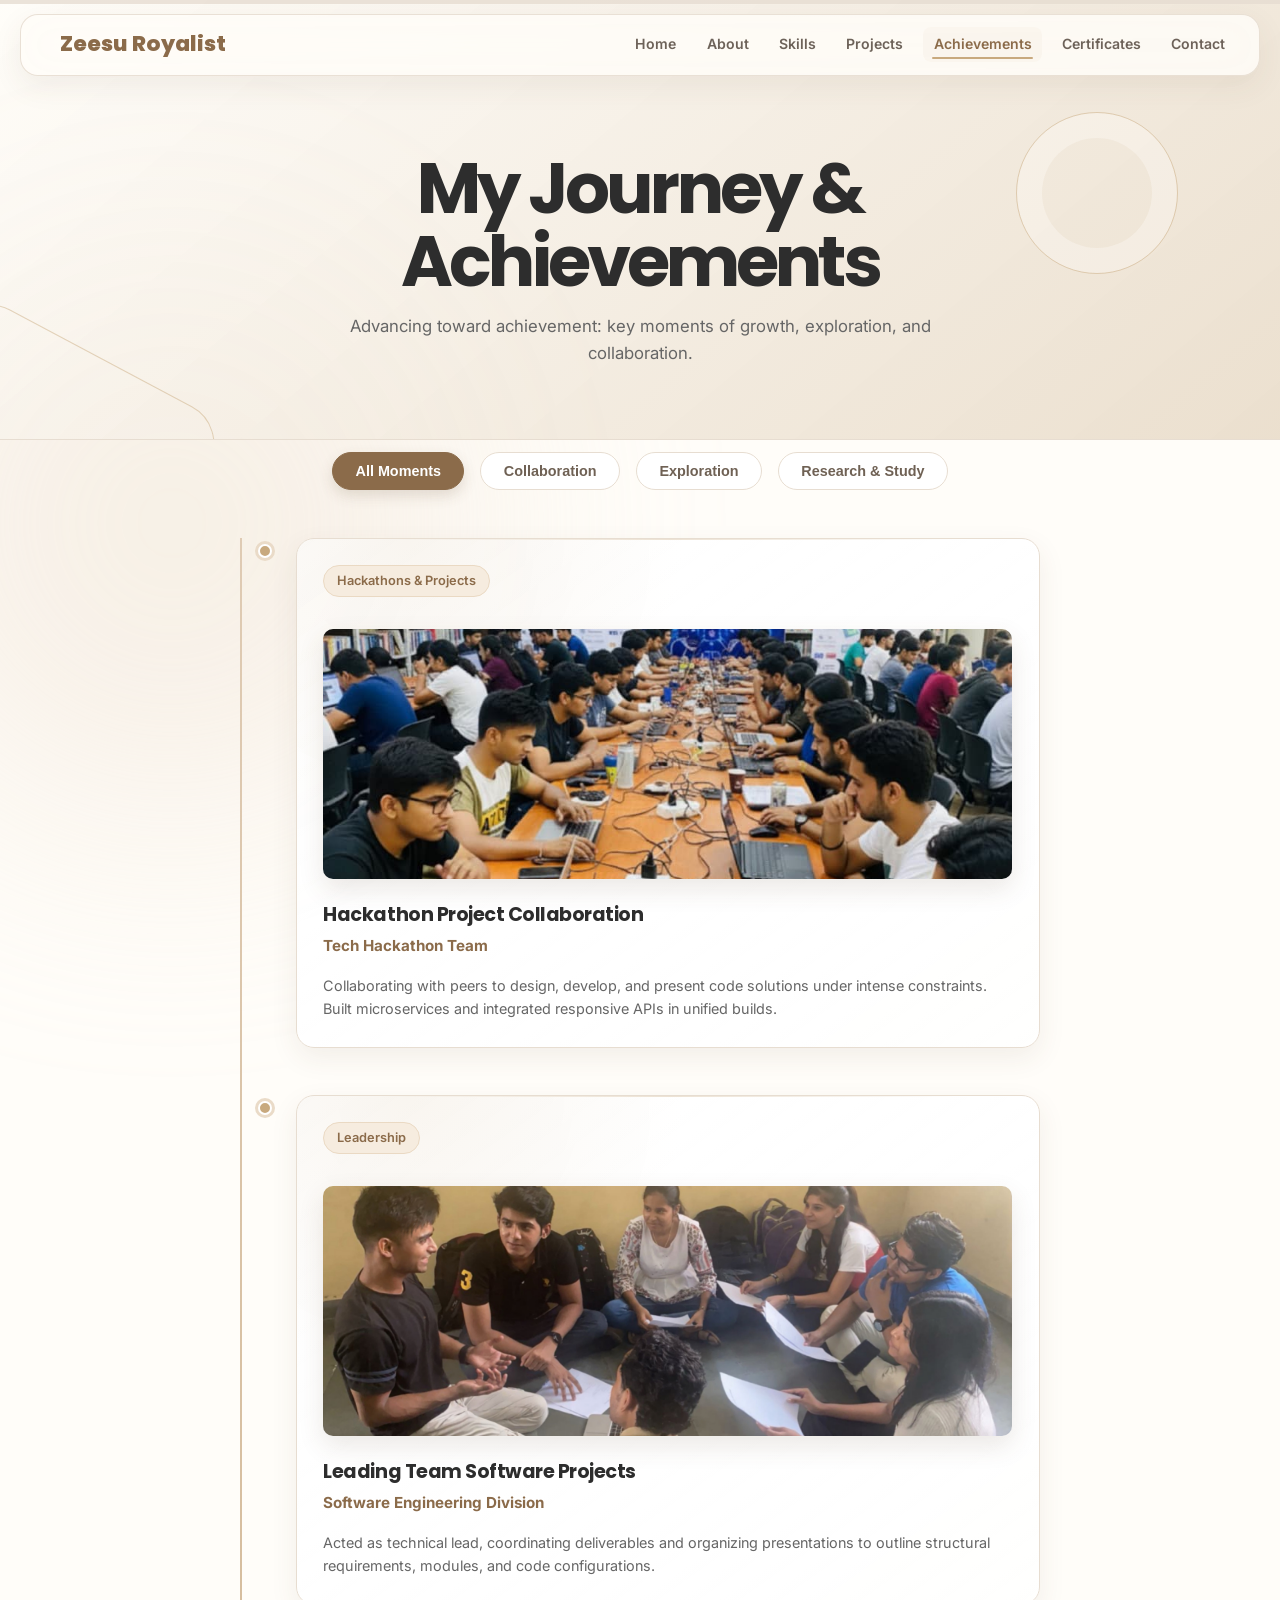
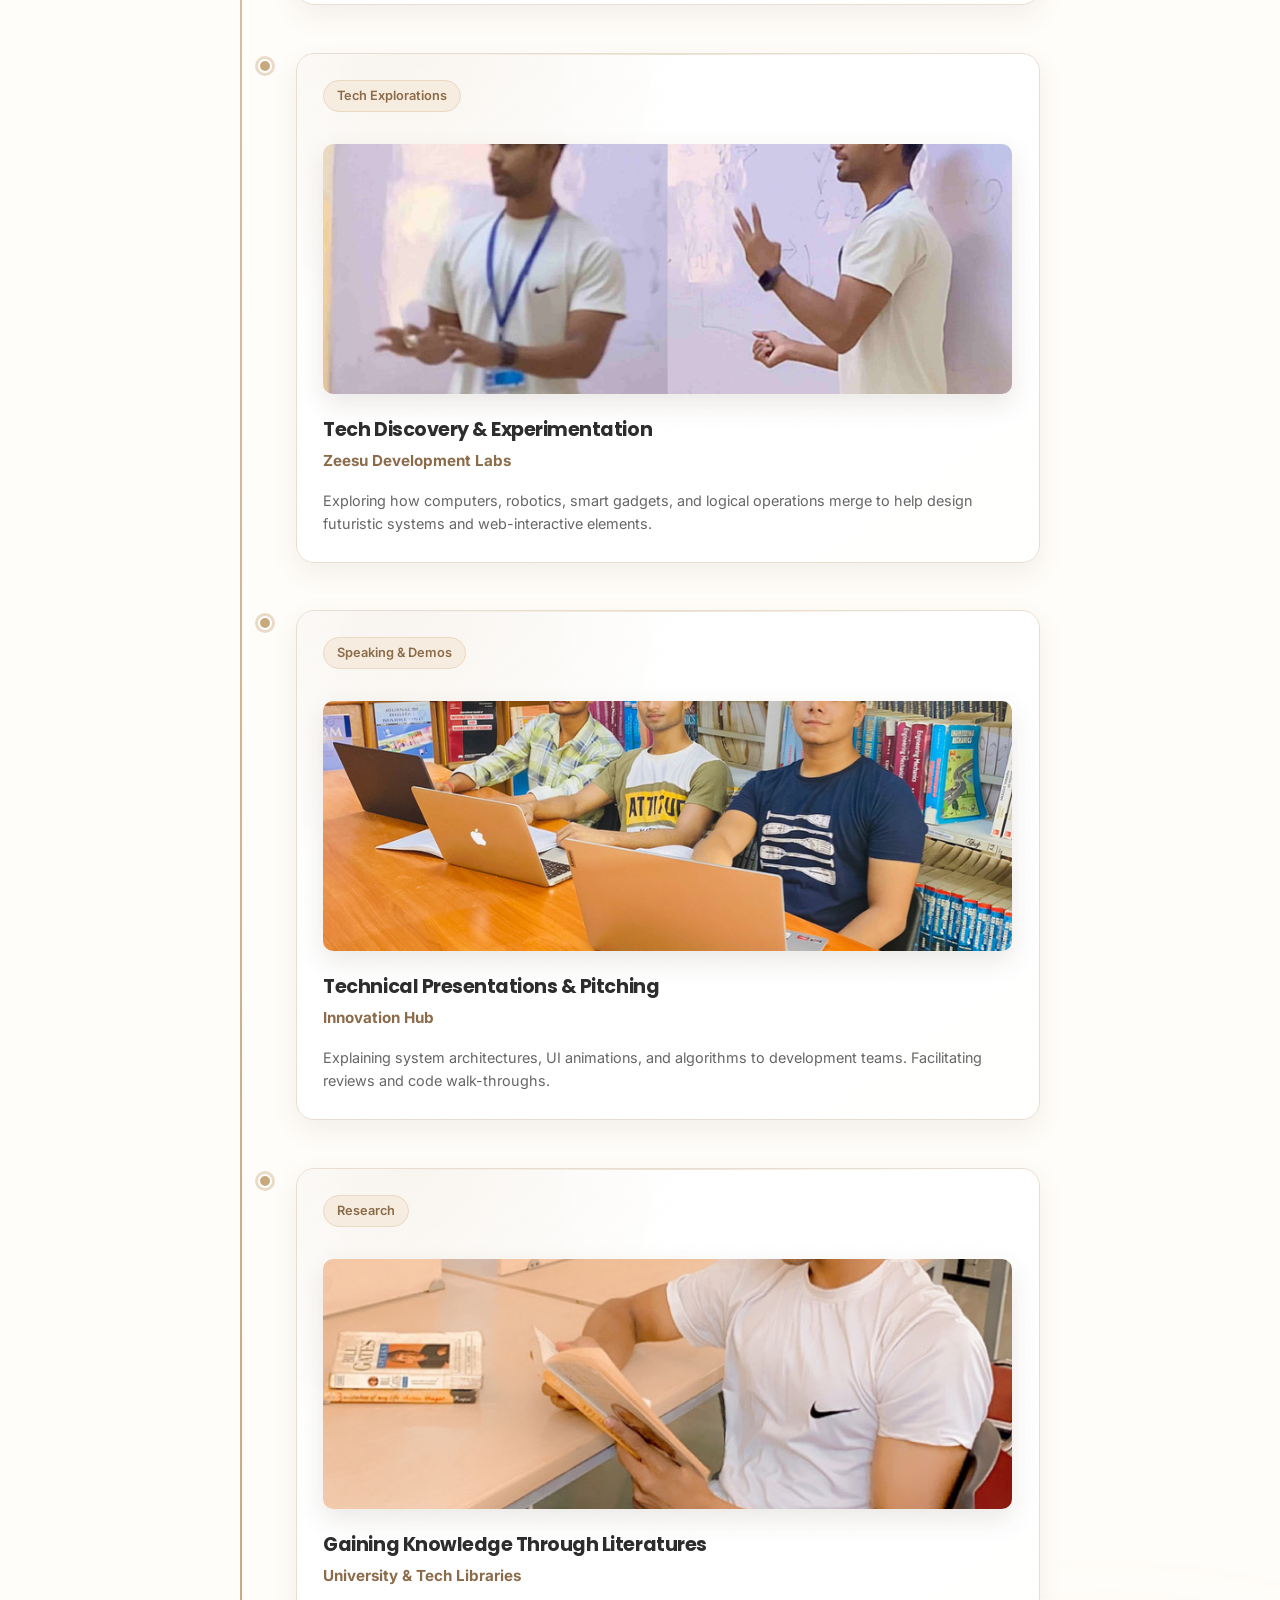
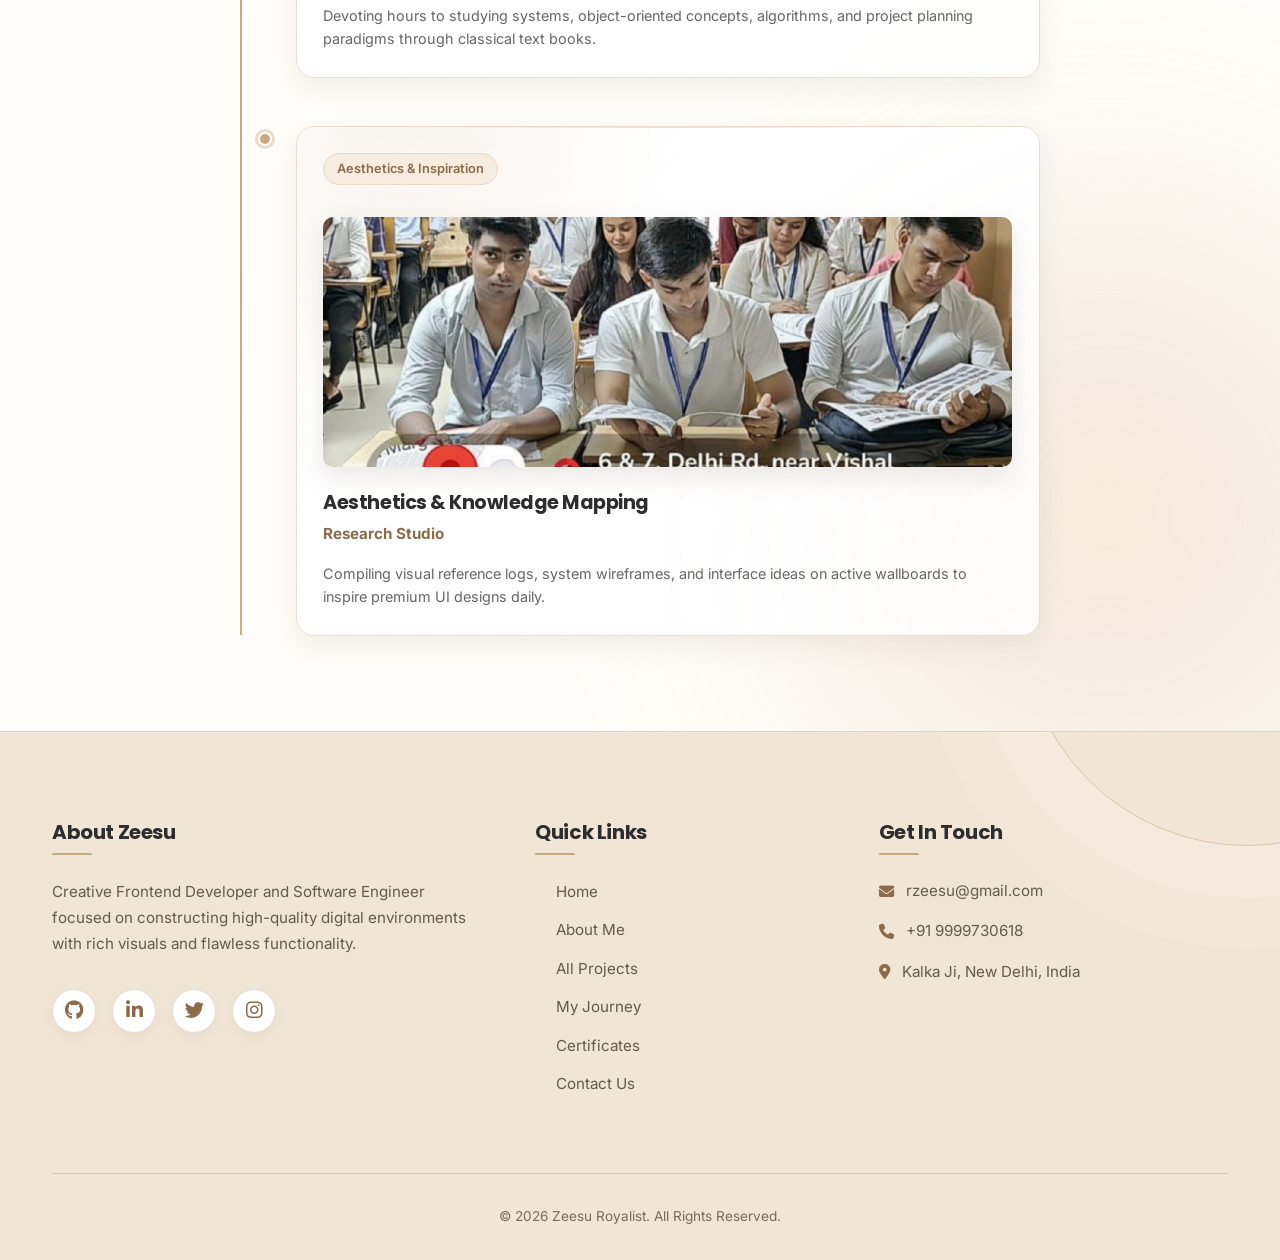
==== achievements.html @ feb9864f "Redesign website" ====
<!DOCTYPE html>
<html lang="en">
<head>
    <meta charset="UTF-8">
    <meta name="viewport" content="width=device-width, initial-scale=1.0">
    <title>Journey & Achievements - Zeesu Royalist</title>
    <meta name="description" content="Trace Zeesu Royalist's professional path, milestones, collaborations, hackathons, and achievements.">
    
    <!-- CSS and Fonts -->
    <link rel="stylesheet" href="https://cdnjs.cloudflare.com/ajax/libs/font-awesome/6.5.0/css/all.min.css">
    <link rel="stylesheet" href="styles.css">
</head>
<body>

    <!-- Header Section -->
    <nav class="navbar scrolled">
        <div class="container">
            <a href="index.html" class="navbar-brand">
                <span>Zeesu Royalist</span>
            </a>
            <ul class="nav-links">
                <li><a href="index.html">Home</a></li>
                <li><a href="index.html#about">About</a></li>
                <li><a href="index.html#skills">Skills</a></li>
                <li><a href="projects.html">Projects</a></li>
                <li><a href="achievements.html" class="active">Achievements</a></li>
                <li><a href="certificates.html">Certificates</a></li>
                <li><a href="contact.html">Contact</a></li>
            </ul>
            <div class="burger-menu">
                <div></div>
                <div></div>
                <div></div>
            </div>
        </div>
    </nav>

    <!-- Page Header -->
    <header class="page-header">
        <div class="container">
            <h1>My Journey & Achievements</h1>
            <p>Advancing toward achievement: key moments of growth, exploration, and collaboration.</p>
        </div>
    </header>

    <!-- Timeline Filters and Timeline -->
    <section class="container" style="padding-bottom: 6rem; margin-top: 1%;">
        <!-- Filters -->
        <div class="filter-bar">
            <button class="filter-btn active" data-filter="all">All Moments</button>
            <button class="filter-btn" data-filter="collaboration">Collaboration</button>
            <button class="filter-btn" data-filter="exploration">Exploration</button>
            <button class="filter-btn" data-filter="research">Research & Study</button>
        </div>

        <!-- Custom Centered Timeline Wrapper -->
        <div class="timeline" style="max-width: 800px; margin: 0 auto; border-left: 2px solid var(--border-glass);">
            
            <!-- Moment 1: Hackathon -->
            <div class="timeline-item reveal" data-category="collaboration">
                <div class="timeline-card glass-card tilt">
                    <span class="timeline-date">Hackathons & Projects</span>
                    <div style="display: flex; gap: 1.5rem; margin-top: 1rem; flex-wrap: wrap;">
                        <img src="images/BB.jpeg" alt="Hackathon Project" style="width: 100%; max-height: 250px; object-fit: cover; border-radius: var(--radius-sm);">
                        <div>
                            <h4>Hackathon Project Collaboration</h4>
                            <p class="timeline-org">Tech Hackathon Team</p>
                            <p class="timeline-desc">Collaborating with peers to design, develop, and present code solutions under intense constraints. Built microservices and integrated responsive APIs in unified builds.</p>
                        </div>
                    </div>
                </div>
            </div>

            <!-- Moment 2: Leading Team -->
            <div class="timeline-item reveal delay-1" data-category="collaboration">
                <div class="timeline-card glass-card tilt">
                    <span class="timeline-date">Leadership</span>
                    <div style="display: flex; gap: 1.5rem; margin-top: 1rem; flex-wrap: wrap;">
                        <img src="images/1.jpeg" alt="Leading Team" style="width: 100%; max-height: 250px; object-fit: cover; border-radius: var(--radius-sm);">
                        <div>
                            <h4>Leading Team Software Projects</h4>
                            <p class="timeline-org">Software Engineering Division</p>
                            <p class="timeline-desc">Acted as technical lead, coordinating deliverables and organizing presentations to outline structural requirements, modules, and code configurations.</p>
                        </div>
                    </div>
                </div>
            </div>

            <!-- Moment 3: Tech Discovery -->
            <div class="timeline-item reveal" data-category="exploration">
                <div class="timeline-card glass-card tilt">
                    <span class="timeline-date">Tech Explorations</span>
                    <div style="display: flex; gap: 1.5rem; margin-top: 1rem; flex-wrap: wrap;">
                        <img src="images/AA.jpeg" alt="Tech Discovery" style="width: 100%; max-height: 250px; object-fit: cover; border-radius: var(--radius-sm);">
                        <div>
                            <h4>Tech Discovery & Experimentation</h4>
                            <p class="timeline-org">Zeesu Development Labs</p>
                            <p class="timeline-desc">Exploring how computers, robotics, smart gadgets, and logical operations merge to help design futuristic systems and web-interactive elements.</p>
                        </div>
                    </div>
                </div>
            </div>

            <!-- Moment 4: Team Presentation -->
            <div class="timeline-item reveal delay-1" data-category="collaboration">
                <div class="timeline-card glass-card tilt">
                    <span class="timeline-date">Speaking & Demos</span>
                    <div style="display: flex; gap: 1.5rem; margin-top: 1rem; flex-wrap: wrap;">
                        <img src="images/3.jpeg" alt="Team presentation" style="width: 100%; max-height: 250px; object-fit: cover; border-radius: var(--radius-sm);">
                        <div>
                            <h4>Technical Presentations & Pitching</h4>
                            <p class="timeline-org">Innovation Hub</p>
                            <p class="timeline-desc">Explaining system architectures, UI animations, and algorithms to development teams. Facilitating reviews and code walk-throughs.</p>
                        </div>
                    </div>
                </div>
            </div>

            <!-- Moment 5: Gaining Knowledge Books -->
            <div class="timeline-item reveal" data-category="research">
                <div class="timeline-card glass-card tilt">
                    <span class="timeline-date">Research</span>
                    <div style="display: flex; gap: 1.5rem; margin-top: 1rem; flex-wrap: wrap;">
                        <img src="images/2.jpeg" alt="Knowledge library" style="width: 100%; max-height: 250px; object-fit: cover; border-radius: var(--radius-sm);">
                        <div>
                            <h4>Gaining Knowledge Through Literatures</h4>
                            <p class="timeline-org">University & Tech Libraries</p>
                            <p class="timeline-desc">Devoting hours to studying systems, object-oriented concepts, algorithms, and project planning paradigms through classical text books.</p>
                        </div>
                    </div>
                </div>
            </div>

            <!-- Moment 6: Inspiration Wall -->
            <div class="timeline-item reveal delay-1" data-category="research">
                <div class="timeline-card glass-card tilt">
                    <span class="timeline-date">Aesthetics & Inspiration</span>
                    <div style="display: flex; gap: 1.5rem; margin-top: 1rem; flex-wrap: wrap;">
                        <img src="images/4.jpeg" alt="Inspiration wall" style="width: 100%; max-height: 250px; object-fit: cover; border-radius: var(--radius-sm);">
                        <div>
                            <h4>Aesthetics & Knowledge Mapping</h4>
                            <p class="timeline-org">Research Studio</p>
                            <p class="timeline-desc">Compiling visual reference logs, system wireframes, and interface ideas on active wallboards to inspire premium UI designs daily.</p>
                        </div>
                    </div>
                </div>
            </div>

        </div>
    </section>

    <!-- Footer -->
    <footer>
        <div class="container">
            <div class="footer-grid">
                <div class="footer-col footer-about">
                    <h3>About Zeesu</h3>
                    <p>Creative Frontend Developer and Software Engineer focused on constructing high-quality digital environments with rich visuals and flawless functionality.</p>
                    <div class="social-dock">
                        <a href="https://github.com/zeesu-royalist" title="GitHub"><i class="fab fa-github"></i></a>
                        <a href="https://www.linkedin.com/in/mohammad-jishan-4361972ba/" title="LinkedIn"><i class="fab fa-linkedin-in"></i></a>
                        <a href="https://x.com/zeesu_royalist" title="Twitter"><i class="fab fa-twitter"></i></a>
                        <a href="https://www.instagram.com/zeesu_royalist/" title="Instagram"><i class="fab fa-instagram"></i></a>
                    </div>
                </div>
                <div class="footer-col">
                    <h3>Quick Links</h3>
                    <ul class="footer-links">
                        <li><a href="index.html">Home</a></li>
                        <li><a href="index.html#about">About Me</a></li>
                        <li><a href="projects.html">All Projects</a></li>
                        <li><a href="achievements.html">My Journey</a></li>
                        <li><a href="certificates.html">Certificates</a></li>
                        <li><a href="contact.html">Contact Us</a></li>
                    </ul>
                </div>
                <div class="footer-col">
                    <h3>Get In Touch</h3>
                    <ul class="footer-contact-list">
                        <li><i class="fas fa-envelope"></i> <span>rzeesu@gmail.com</span></li>
                        <li><i class="fas fa-phone"></i> <span>+91 9999730618</span></li>
                        <li><i class="fas fa-map-marker-alt"></i> <span>Kalka Ji, New Delhi, India</span></li>
                    </ul>
                </div>
            </div>
            <div class="footer-bottom">
                <p>&copy; 2026 Zeesu Royalist. All Rights Reserved.</p>
            </div>
        </div>
    </footer>

    <!-- Scripts -->
    <script src="js/main.js"></script>
    <script>
        document.addEventListener('DOMContentLoaded', () => {
            const filterBtns = document.querySelectorAll('.filter-btn');
            const timelineItems = document.querySelectorAll('.timeline-item');

            filterBtns.forEach(btn => {
                btn.addEventListener('click', () => {
                    filterBtns.forEach(b => b.classList.remove('active'));
                    btn.classList.add('active');

                    const filterValue = btn.getAttribute('data-filter');

                    timelineItems.forEach(item => {
                        const itemCategory = item.getAttribute('data-category');
                        
                        if (filterValue === 'all' || itemCategory === filterValue) {
                            item.style.display = 'block';
                            // Trigger slight transition delay recalculations
                            setTimeout(() => item.classList.add('revealed'), 50);
                        } else {
                            item.style.display = 'none';
                        }
                    });
                });
            });
        });
    </script>
</body>
</html>
---- styles.css ----
/* ==========================================================================
   Zeesu Royalist Portfolio - Modern Glassmorphic Dark-Slate Theme Stylesheet
   ========================================================================== */

/* --- Import Premium Google Fonts --- */
@import url('https://fonts.googleapis.com/css2?family=Inter:wght@400;500;600;700&family=Poppins:wght@500;600;700;800&display=swap');

/* --- CSS Custom Variables (Design System) --- */
:root {
    /* Color Palette */
    --bg-dark: #07070f;
    --bg-darker: #040409;
    --bg-card: rgba(255, 255, 255, 0.03);
    --bg-card-hover: rgba(255, 255, 255, 0.07);
    --border-glass: rgba(255, 255, 255, 0.08);
    --border-glass-focus: rgba(99, 102, 241, 0.4);

    /* Primary Accents & Gradients */
    --accent-indigo: #6366f1;
    --accent-purple: #a855f7;
    --accent-pink: #ec4899;
    --accent-teal: #06b6d4;

    --gradient-primary: linear-gradient(135deg, var(--accent-indigo) 0%, var(--accent-purple) 50%, var(--accent-pink) 100%);
    --gradient-glow: linear-gradient(135deg, rgba(99, 102, 241, 0.15) 0%, rgba(236, 72, 153, 0.15) 100%);
    --gradient-teal-blue: linear-gradient(135deg, var(--accent-teal) 0%, var(--accent-indigo) 100%);

    /* Text Colors */
    --text-white: #ffffff;
    --text-silver: #f1f5f9;
    --text-gray: #94a3b8;
    --text-dark: #475569;

    /* Typography */
    --font-heading: 'Outfit', sans-serif;
    --font-body: 'Plus Jakarta Sans', sans-serif;

    /* System Globals */
    --radius-sm: 8px;
    --radius-md: 16px;
    --radius-lg: 24px;
    --radius-full: 9999px;
    --shadow-glass: 0 8px 32px 0 rgba(0, 0, 0, 0.37);
    --shadow-glow: 0 0 25px rgba(99, 102, 241, 0.3);
    --transition-smooth: all 0.4s cubic-bezier(0.16, 1, 0.3, 1);
    --transition-fast: all 0.2s ease;
}

/* --- Global Resets & Elements --- */
* {
    margin: 0;
    padding: 0;
    box-sizing: border-box;
}

html {
    scroll-behavior: smooth;
    font-size: 16px;
}

body {
    background-color: var(--bg-dark);
    color: var(--text-silver);
    font-family: var(--font-body);
    line-height: 1.6;
    overflow-x: hidden;
    position: relative;
}

/* Background Radial Blobs for ambient glowing */
body::before,
body::after {
    content: '';
    position: absolute;
    width: 600px;
    height: 600px;
    border-radius: 50%;
    filter: blur(140px);
    z-index: -2;
    opacity: 0.15;
    pointer-events: none;
}

body::before {
    top: 5%;
    left: -10%;
    background: var(--accent-indigo);
    animation: blobFloat 20s infinite alternate;
}

body::after {
    bottom: 10%;
    right: -10%;
    background: var(--accent-pink);
    animation: blobFloat 25s infinite alternate-reverse;
}

@keyframes blobFloat {
    0% {
        transform: translate(0, 0) scale(1);
    }

    100% {
        transform: translate(80px, 50px) scale(1.15);
    }
}

/* --- Typography --- */
h1,
h2,
h3,
h4,
h5,
h6 {
    font-family: var(--font-heading);
    font-weight: 700;
    color: var(--text-white);
    line-height: 1.25;
}

h1 {
    font-size: 3.5rem;
}

h2 {
    font-size: 2.5rem;
}

h3 {
    font-size: 1.75rem;
}

p {
    color: var(--text-gray);
}

a {
    color: inherit;
    text-decoration: none;
    transition: var(--transition-fast);
}

img {
    max-width: 100%;
    height: auto;
    display: block;
}

/* --- Global Containers --- */
.container {
    max-width: 1200px;
    margin: 0 auto;
    padding: 0 2rem;
}

.section-header {
    text-align: center;
    margin-bottom: 4rem;
    position: relative;
}

.section-header h2 {
    display: inline-block;
    background: linear-gradient(135deg, var(--text-white) 30%, var(--text-gray) 100%);
    -webkit-background-clip: text;
    background-clip: text;
    -webkit-text-fill-color: transparent;
    margin-bottom: 1rem;
    position: relative;
}

.section-header p {
    font-size: 1.1rem;
    max-width: 600px;
    margin: 0 auto;
}

/* --- Glassmorphism Card Style Utility --- */
.glass-card {
    background: var(--bg-card);
    border: 1px solid var(--border-glass);
    border-radius: var(--radius-md);
    backdrop-filter: blur(12px);
    -webkit-backdrop-filter: blur(12px);
    box-shadow: var(--shadow-glass);
    transition: var(--transition-smooth);
}

.glass-card:hover {
    background: var(--bg-card-hover);
    border-color: rgba(255, 255, 255, 0.15);
    box-shadow: 0 12px 40px 0 rgba(0, 0, 0, 0.5);
}

/* --- Scroll Progress Bar --- */
.scroll-progress-container {
    position: fixed;
    top: 0;
    left: 0;
    width: 100%;
    height: 4px;
    z-index: 1001;
    background: rgba(255, 255, 255, 0.05);
}

.scroll-progress-bar {
    height: 100%;
    width: 0;
    background: var(--gradient-primary);
    box-shadow: 0 0 8px var(--accent-indigo);
    transition: width 0.1s ease-out;
}

/* --- Custom Sticky Navigation Bar --- */
.navbar {
    position: fixed;
    top: 0;
    left: 0;
    width: 100%;
    z-index: 1000;
    padding: 1.5rem 0;
    transition: var(--transition-smooth);
}

.navbar.scrolled {
    padding: 0.8rem 0;
    background: rgba(7, 7, 15, 0.75);
    backdrop-filter: blur(20px);
    -webkit-backdrop-filter: blur(20px);
    border-bottom: 1px solid var(--border-glass);
}

.navbar .container {
    display: flex;
    justify-content: space-between;
    align-items: center;
}

.navbar-brand {
    font-family: var(--font-heading);
    font-weight: 800;
    font-size: 1.5rem;
    background: var(--gradient-primary);
    -webkit-background-clip: text;
    background-clip: text;
    -webkit-text-fill-color: transparent;
    display: flex;
    align-items: center;
    gap: 0.5rem;
}

.navbar-brand img {
    height: 35px;
    width: auto;
    filter: drop-shadow(0 0 4px var(--accent-indigo));
}

.nav-links {
    display: flex;
    gap: 2.2rem;
    list-style: none;
    align-items: center;
}

.nav-links a {
    font-size: 0.95rem;
    font-weight: 500;
    color: var(--text-gray);
    position: relative;
    padding: 0.5rem 0;
}

.nav-links a:hover,
.nav-links a.active {
    color: var(--text-white);
}

.nav-links a::after {
    content: '';
    position: absolute;
    bottom: 0;
    left: 0;
    width: 0;
    height: 2px;
    background: var(--gradient-primary);
    transition: var(--transition-smooth);
    border-radius: var(--radius-full);
}

.nav-links a:hover::after,
.nav-links a.active::after {
    width: 100%;
}

/* Burger Menu */
.burger-menu {
    display: none;
    cursor: pointer;
    flex-direction: column;
    gap: 6px;
    z-index: 1002;
}

.burger-menu div {
    width: 25px;
    height: 2px;
    background-color: var(--text-white);
    transition: var(--transition-smooth);
}

/* --- Hero Section --- */
.hero {
    min-height: 100vh;
    display: flex;
    align-items: center;
    padding-top: 100px;
    position: relative;
    overflow: hidden;
}

.hero-grid {
    display: grid;
    grid-template-columns: 1.2fr 0.8fr;
    gap: 4rem;
    align-items: center;
}

.hero-content {
    display: flex;
    flex-direction: column;
    align-items: flex-start;
}

.hero-subtitle {
    font-family: var(--font-heading);
    font-weight: 600;
    font-size: 1.1rem;
    color: var(--accent-indigo);
    text-transform: uppercase;
    letter-spacing: 2px;
    margin-bottom: 1rem;
}

.hero-title {
    font-size: 4rem;
    margin-bottom: 1.5rem;
    background: linear-gradient(135deg, var(--text-white) 40%, var(--accent-indigo) 100%);
    -webkit-background-clip: text;
    background-clip: text;
    -webkit-text-fill-color: transparent;
}

.hero-typing {
    font-size: 1.8rem;
    margin-bottom: 2rem;
    font-weight: 500;
    min-height: 2.7rem;
    color: var(--text-silver);
}

.typed-text {
    background: var(--gradient-primary);
    -webkit-background-clip: text;
    background-clip: text;
    -webkit-text-fill-color: transparent;
    font-weight: 700;
}

.typed-cursor {
    color: var(--accent-pink);
    animation: blink 0.8s infinite;
}

@keyframes blink {

    0%,
    100% {
        opacity: 1;
    }

    50% {
        opacity: 0;
    }
}

.hero-description {
    font-size: 1.1rem;
    line-height: 1.8;
    margin-bottom: 2.5rem;
    color: var(--text-gray);
    max-width: 580px;
}

.hero-cta {
    display: flex;
    gap: 1.5rem;
    margin-bottom: 3rem;
}

/* Premium Profile Photo Frame */
.hero-image-container {
    display: flex;
    justify-content: center;
    align-items: center;
    position: relative;
}

.profile-frame {
    position: relative;
    width: 320px;
    height: 320px;
    /* border-radius: 30% 70% 70% 30% / 30% 30% 70% 70%; */
    background: var(--bg-card);
    border: 2px solid var(--border-glass);
    overflow: hidden;
    box-shadow: var(--shadow-glass);
    animation: morphFrame 12s ease-in-out infinite alternate;
    transition: var(--transition-smooth);
}

.profile-frame img {
    width: 100%;
    height: 100%;
    object-fit: cover;
    scale: 1.05;
    transition: var(--transition-smooth);
}

.profile-frame:hover img {
    scale: 1.12;
}

/* Glowing Border behind Profile */
.profile-glow {
    position: absolute;
    width: 330px;
    height: 330px;
    /* border-radius: 30% 70% 70% 30% / 30% 30% 70% 70%; */
    background: var(--gradient-primary);
    filter: blur(12px);
    z-index: -1;
    opacity: 0.6;
    animation: morphFrame 12s ease-in-out infinite alternate;
}

@keyframes morphFrame {
    0% {
        border-radius: 30% 70% 70% 30% / 30% 30% 70% 70%;
    }

    50% {
        border-radius: 50% 50% 30% 70% / 50% 60% 40% 60%;
    }

    100% {
        border-radius: 60% 40% 60% 40% / 40% 50% 50% 60%;
    }
}

/* Floating Scroll Indicator */
.scroll-indicator {
    position: absolute;
    bottom: 2rem;
    left: 50%;
    transform: translateX(-50%);
    display: flex;
    flex-direction: column;
    align-items: center;
    gap: 0.5rem;
    font-size: 0.8rem;
    color: var(--text-gray);
}

.scroll-indicator .mouse {
    width: 24px;
    height: 40px;
    border: 2px solid var(--border-glass);
    border-radius: var(--radius-full);
    position: relative;
}

.scroll-indicator .wheel {
    width: 4px;
    height: 8px;
    background-color: var(--accent-indigo);
    border-radius: var(--radius-full);
    position: absolute;
    top: 6px;
    left: 50%;
    transform: translateX(-50%);
    animation: mouseScroll 1.5s infinite;
}

@keyframes mouseScroll {
    0% {
        top: 6px;
        opacity: 1;
    }

    100% {
        top: 22px;
        opacity: 0;
    }
}

/* --- Premium Buttons System --- */
.btn {
    display: inline-flex;
    align-items: center;
    justify-content: center;
    gap: 0.6rem;
    padding: 0.85rem 2rem;
    font-size: 0.95rem;
    font-weight: 600;
    border-radius: var(--radius-full);
    cursor: pointer;
    transition: var(--transition-smooth);
    border: none;
    box-sizing: border-box;
}

.btn-primary {
    background: var(--gradient-primary);
    color: var(--text-white);
    box-shadow: var(--shadow-glow);
}

.btn-primary:hover {
    transform: translateY(-3px);
    box-shadow: 0 10px 30px rgba(99, 102, 241, 0.5);
}

.btn-secondary {
    background: rgba(255, 255, 255, 0.05);
    color: var(--text-white);
    border: 1px solid var(--border-glass);
}

.btn-secondary:hover {
    background: rgba(255, 255, 255, 0.1);
    border-color: rgba(255, 255, 255, 0.2);
    transform: translateY(-3px);
}

.btn-outline {
    background: transparent;
    color: var(--text-white);
    border: 2px solid var(--accent-indigo);
}

.btn-outline:hover {
    background: var(--accent-indigo);
    box-shadow: var(--shadow-glow);
    transform: translateY(-3px);
}

/* --- Social Icons Dock --- */
.social-dock {
    display: flex;
    gap: 1rem;
    flex-wrap: wrap;
}

.social-dock a {
    width: 44px;
    height: 44px;
    display: flex;
    align-items: center;
    justify-content: center;
    border-radius: 50%;
    background: rgba(255, 255, 255, 0.04);
    border: 1px solid var(--border-glass);
    color: var(--text-gray);
    font-size: 1.2rem;
    transition: var(--transition-smooth);
}

.social-dock a:hover {
    color: var(--text-white);
    background: var(--gradient-primary);
    border-color: transparent;
    transform: translateY(-4px) scale(1.1);
    box-shadow: var(--shadow-glow);
}

/* --- About Me Section --- */
.about {
    padding: 8rem 0;
}

.about-grid {
    display: grid;
    grid-template-columns: 1.2fr 0.8fr;
    gap: 4rem;
    align-items: center;
}

.about-text h3 {
    margin-bottom: 1.5rem;
    background: linear-gradient(135deg, var(--text-white) 40%, var(--accent-teal) 100%);
    -webkit-background-clip: text;
    background-clip: text;
    -webkit-text-fill-color: transparent;
}

.about-text p {
    font-size: 1.05rem;
    line-height: 1.8;
    margin-bottom: 2rem;
}

.about-stats {
    display: grid;
    grid-template-columns: repeat(2, 1fr);
    gap: 1.5rem;
}

.stat-box {
    padding: 2rem;
    text-align: center;
}

.stat-box h4 {
    font-size: 2.5rem;
    background: var(--gradient-primary);
    -webkit-background-clip: text;
    background-clip: text;
    -webkit-text-fill-color: transparent;
    margin-bottom: 0.5rem;
    font-family: var(--font-heading);
}

.stat-box p {
    font-size: 0.9rem;
    font-weight: 500;
    text-transform: uppercase;
    letter-spacing: 1px;
}

/* --- Skills Section --- */
.skills {
    padding: 8rem 0;
    background: rgba(255, 255, 255, 0.01);
}

.skills-grid {
    display: grid;
    grid-template-columns: repeat(3, 1fr);
    gap: 2rem;
}

.skill-category {
    padding: 2.5rem;
}

.skill-category h3 {
    font-size: 1.4rem;
    margin-bottom: 2rem;
    display: flex;
    align-items: center;
    gap: 0.8rem;
    color: var(--text-white);
    border-bottom: 1px solid var(--border-glass);
    padding-bottom: 1rem;
}

.skill-category h3 i {
    color: var(--accent-teal);
    background: var(--gradient-glow);
    padding: 0.5rem;
    border-radius: var(--radius-sm);
}

.skills-list {
    display: flex;
    flex-wrap: wrap;
    gap: 0.8rem;
}

.skill-tag {
    background: rgba(255, 255, 255, 0.04);
    border: 1px solid var(--border-glass);
    color: var(--text-silver);
    padding: 0.6rem 1.2rem;
    font-size: 0.9rem;
    font-weight: 500;
    border-radius: var(--radius-full);
    display: flex;
    align-items: center;
    gap: 0.5rem;
    transition: var(--transition-fast);
}

.skill-tag:hover {
    background: rgba(99, 102, 241, 0.1);
    border-color: rgba(99, 102, 241, 0.3);
    color: var(--text-white);
    transform: translateY(-2px);
}

/* --- Education & Experience (Timeline) --- */
.timeline-section {
    padding: 8rem 0;
}

.timeline-grid {
    display: grid;
    grid-template-columns: repeat(2, 1fr);
    gap: 4rem;
}

.timeline-column h3 {
    margin-bottom: 3rem;
    display: flex;
    align-items: center;
    gap: 0.8rem;
}

.timeline-column h3 i {
    color: var(--accent-pink);
}

.timeline {
    position: relative;
    padding-left: 2rem;
    border-left: 2px solid var(--border-glass);
}

.timeline-item {
    position: relative;
    margin-bottom: 3rem;
}

.timeline-item::before {
    content: '';
    position: absolute;
    left: calc(-2rem - 6px);
    top: 6px;
    width: 10px;
    height: 10px;
    border-radius: 50%;
    background-color: var(--accent-indigo);
    border: 2px solid var(--bg-dark);
    box-shadow: 0 0 8px var(--accent-indigo);
    transition: var(--transition-fast);
}

.timeline-item:hover::before {
    background-color: var(--accent-pink);
    box-shadow: 0 0 12px var(--accent-pink);
    scale: 1.3;
}

.timeline-card {
    padding: 1.8rem;
}

.timeline-date {
    display: inline-block;
    padding: 0.3rem 0.8rem;
    font-size: 0.8rem;
    font-weight: 600;
    color: var(--accent-teal);
    background: rgba(6, 182, 212, 0.08);
    border: 1px solid rgba(6, 182, 212, 0.15);
    border-radius: var(--radius-full);
    margin-bottom: 1rem;
}

.timeline-card h4 {
    font-size: 1.2rem;
    margin-bottom: 0.4rem;
}

.timeline-org {
    font-size: 0.95rem;
    color: var(--text-gray);
    margin-bottom: 1rem;
    font-weight: 500;
}

.timeline-desc {
    font-size: 0.9rem;
    line-height: 1.6;
}

/* --- Journey/Offers Section --- */
.journey {
    padding: 8rem 0;
}

.journey-grid {
    display: grid;
    grid-template-columns: repeat(3, 1fr);
    gap: 2.2rem;
}

.journey-card {
    display: flex;
    flex-direction: column;
    height: 100%;
    overflow: hidden;
}

.journey-card img {
    height: 220px;
    width: 100%;
    object-fit: cover;
    transition: var(--transition-smooth);
}

.journey-card:hover img {
    scale: 1.06;
}

.journey-body {
    padding: 2rem;
    display: flex;
    flex-direction: column;
    flex-grow: 1;
}

.journey-body h3 {
    font-size: 1.3rem;
    margin-bottom: 1rem;
}

.journey-body p {
    font-size: 0.95rem;
    line-height: 1.7;
    flex-grow: 1;
}

/* --- Projects Showcase Preview --- */
.projects-preview {
    padding: 8rem 0;
    background: rgba(255, 255, 255, 0.01);
}

.projects-grid {
    display: grid;
    grid-template-columns: repeat(3, 1fr);
    gap: 2rem;
    margin-bottom: 4rem;
}

.project-card {
    display: flex;
    flex-direction: column;
    height: 100%;
    overflow: hidden;
}

.project-img-wrapper {
    position: relative;
    height: 200px;
    overflow: hidden;
}

.project-img-wrapper img {
    width: 100%;
    height: 100%;
    object-fit: cover;
    transition: var(--transition-smooth);
}

.project-card:hover .project-img-wrapper img {
    scale: 1.08;
}

.project-overlay {
    position: absolute;
    top: 0;
    left: 0;
    width: 100%;
    height: 100%;
    background: rgba(4, 4, 9, 0.7);
    display: flex;
    align-items: center;
    justify-content: center;
    opacity: 0;
    transition: var(--transition-fast);
}

.project-card:hover .project-overlay {
    opacity: 1;
}

.project-body {
    padding: 1.8rem;
    display: flex;
    flex-direction: column;
    flex-grow: 1;
}

.project-body h3 {
    font-size: 1.25rem;
    margin-bottom: 0.5rem;
    transition: var(--transition-fast);
}

.project-card:hover .project-body h3 {
    color: var(--accent-indigo);
}

.project-body p {
    font-size: 0.9rem;
    line-height: 1.6;
    margin-bottom: 1.5rem;
    flex-grow: 1;
}

.project-tech {
    display: flex;
    flex-wrap: wrap;
    gap: 0.5rem;
    margin-bottom: 1.5rem;
}

.tech-badge {
    font-size: 0.75rem;
    padding: 0.25rem 0.7rem;
    background: rgba(255, 255, 255, 0.05);
    border: 1px solid var(--border-glass);
    border-radius: var(--radius-full);
    color: var(--text-silver);
}

.project-links {
    display: flex;
    justify-content: space-between;
    align-items: center;
    margin-top: auto;
}

.project-links a {
    font-size: 0.85rem;
    font-weight: 600;
    display: flex;
    align-items: center;
    gap: 0.4rem;
}

.project-links a.btn-link {
    color: var(--text-gray);
}

.project-links a.btn-link:hover {
    color: var(--text-white);
}

.project-links a.btn-main {
    color: var(--accent-indigo);
}

.project-links a.btn-main:hover {
    color: var(--accent-pink);
}

.section-footer {
    text-align: center;
}

/* --- Certificates Gallery Preview --- */
.certificates-preview {
    padding: 8rem 0;
}

.certs-grid {
    display: grid;
    grid-template-columns: repeat(3, 1fr);
    gap: 2rem;
    margin-bottom: 4rem;
}

.cert-card {
    display: flex;
    flex-direction: column;
    height: 100%;
    overflow: hidden;
}

.cert-img-wrapper {
    height: 220px;
    overflow: hidden;
    position: relative;
    border-bottom: 1px solid var(--border-glass);
}

.cert-img-wrapper img {
    width: 100%;
    height: 100%;
    object-fit: cover;
    transition: var(--transition-smooth);
}

.cert-card:hover .cert-img-wrapper img {
    scale: 1.05;
}

.cert-body {
    padding: 1.8rem;
    display: flex;
    flex-direction: column;
    flex-grow: 1;
}

.cert-body h3 {
    font-size: 1.2rem;
    margin-bottom: 0.5rem;
}

.cert-body p {
    font-size: 0.85rem;
    margin-bottom: 1.2rem;
    flex-grow: 1;
}

/* --- Contact & Footer --- */
.contact-section {
    padding: 8rem 0;
    background: rgba(255, 255, 255, 0.01);
}

.contact-grid {
    display: grid;
    grid-template-columns: 0.8fr 1.2fr;
    gap: 4rem;
}

.contact-info {
    display: flex;
    flex-direction: column;
    gap: 2rem;
}

.contact-card {
    padding: 2rem;
    display: flex;
    gap: 1.2rem;
    align-items: flex-start;
}

.contact-icon {
    width: 50px;
    height: 50px;
    border-radius: 12px;
    background: var(--gradient-glow);
    display: flex;
    align-items: center;
    justify-content: center;
    color: var(--accent-indigo);
    font-size: 1.4rem;
    flex-shrink: 0;
    border: 1px solid var(--border-glass);
}

.contact-details h4 {
    font-size: 1.1rem;
    margin-bottom: 0.4rem;
}

.contact-details p {
    font-size: 0.95rem;
    color: var(--text-gray);
}

.contact-details a:hover {
    color: var(--accent-indigo);
}

/* Contact Form */
.contact-form {
    padding: 3rem;
}

.form-group {
    margin-bottom: 1.8rem;
    position: relative;
}

.form-group label {
    display: block;
    font-size: 0.85rem;
    font-weight: 600;
    text-transform: uppercase;
    letter-spacing: 1px;
    margin-bottom: 0.6rem;
    color: var(--text-gray);
}

.form-control {
    width: 100%;
    background: rgba(255, 255, 255, 0.02);
    border: 1px solid var(--border-glass);
    border-radius: var(--radius-sm);
    padding: 0.9rem 1.2rem;
    color: var(--text-white);
    font-family: var(--font-body);
    font-size: 0.95rem;
    transition: var(--transition-smooth);
}

.form-control:focus {
    outline: none;
    border-color: var(--accent-indigo);
    background: rgba(255, 255, 255, 0.05);
    box-shadow: 0 0 15px rgba(99, 102, 241, 0.2);
}

.form-control.invalid {
    border-color: var(--accent-pink);
    box-shadow: 0 0 15px rgba(236, 72, 153, 0.2);
}

.form-error {
    font-size: 0.8rem;
    color: var(--accent-pink);
    margin-top: 0.4rem;
    display: block;
}

textarea.form-control {
    resize: vertical;
    min-height: 150px;
}

/* --- Premium Footer --- */
footer {
    background: var(--bg-darker);
    border-top: 1px solid var(--border-glass);
    padding: 5rem 0 2rem;
}

.footer-grid {
    display: grid;
    grid-template-columns: 1.2fr 0.8fr 1fr;
    gap: 4rem;
    margin-bottom: 4rem;
}

.footer-col h3 {
    font-size: 1.25rem;
    margin-bottom: 1.5rem;
    position: relative;
    padding-bottom: 0.6rem;
}

.footer-col h3::after {
    content: '';
    position: absolute;
    bottom: 0;
    left: 0;
    width: 40px;
    height: 2px;
    background: var(--gradient-primary);
    border-radius: var(--radius-full);
}

.footer-about p {
    font-size: 0.95rem;
    line-height: 1.7;
    margin-bottom: 2rem;
}

.footer-links {
    list-style: none;
}

.footer-links li {
    margin-bottom: 0.8rem;
}

.footer-links a {
    color: var(--text-gray);
    font-size: 0.95rem;
}

.footer-links a:hover {
    color: var(--text-white);
    padding-left: 6px;
}

.footer-contact-list {
    list-style: none;
}

.footer-contact-list li {
    display: flex;
    gap: 0.8rem;
    margin-bottom: 1rem;
    font-size: 0.95rem;
    color: var(--text-gray);
}

.footer-contact-list i {
    color: var(--accent-indigo);
    margin-top: 0.3rem;
}

.footer-bottom {
    text-align: center;
    border-top: 1px solid var(--border-glass);
    padding-top: 2rem;
}

.footer-bottom p {
    font-size: 0.85rem;
    color: var(--text-dark);
}

/* --- Pages Layout Specifics (Filter and details) --- */
.page-header {
    padding: 10rem 0 4rem;
    text-align: center;
    background: linear-gradient(180deg, rgba(99, 102, 241, 0.05) 0%, transparent 100%);
    position: relative;
}

.filter-bar {
    display: flex;
    justify-content: center;
    gap: 1rem;
    margin-bottom: 3rem;
    flex-wrap: wrap;
}

.filter-btn {
    background: rgba(255, 255, 255, 0.03);
    border: 1px solid var(--border-glass);
    color: var(--text-gray);
    padding: 0.6rem 1.4rem;
    font-size: 0.9rem;
    font-weight: 600;
    border-radius: var(--radius-full);
    cursor: pointer;
    transition: var(--transition-fast);
}

.filter-btn:hover,
.filter-btn.active {
    background: var(--gradient-primary);
    color: var(--text-white);
    border-color: transparent;
    box-shadow: var(--shadow-glow);
}

/* Search Box */
.search-container {
    max-width: 450px;
    margin: 0 auto 3rem;
    position: relative;
}

.search-container input {
    width: 100%;
    padding: 0.9rem 1.5rem 0.9rem 3rem;
    background: var(--bg-card);
    border: 1px solid var(--border-glass);
    border-radius: var(--radius-full);
    color: var(--text-white);
    font-family: var(--font-body);
    font-size: 0.95rem;
    transition: var(--transition-smooth);
}

.search-container input:focus {
    outline: none;
    border-color: var(--accent-indigo);
    box-shadow: var(--shadow-glow);
}

.search-container i {
    position: absolute;
    left: 1.2rem;
    top: 50%;
    transform: translateY(-50%);
    color: var(--text-gray);
}

/* Project Details Page Specifics */
.project-details-grid {
    display: grid;
    grid-template-columns: 1.3fr 0.7fr;
    gap: 4rem;
    padding-bottom: 8rem;
}

.project-details-main h2 {
    margin-bottom: 1.5rem;
}

.project-meta-info {
    padding: 2.2rem;
    display: flex;
    flex-direction: column;
    gap: 1.8rem;
}

.meta-item h5 {
    font-size: 0.9rem;
    text-transform: uppercase;
    letter-spacing: 1px;
    color: var(--text-gray);
    margin-bottom: 0.5rem;
}

.meta-item p {
    font-size: 1rem;
    color: var(--text-silver);
}

.project-large-banner {
    width: 100%;
    height: 480px;
    object-fit: cover;
    border-radius: var(--radius-lg);
    border: 1px solid var(--border-glass);
    box-shadow: var(--shadow-glass);
    margin-bottom: 3rem;
}

.project-screenshots-gallery {
    margin-top: 3rem;
}

.project-screenshots-gallery h3 {
    margin-bottom: 1.5rem;
}

.screenshot-grid {
    display: grid;
    grid-template-columns: repeat(2, 1fr);
    gap: 1.5rem;
}

.screenshot-grid img {
    border-radius: var(--radius-md);
    border: 1px solid var(--border-glass);
    cursor: pointer;
    transition: var(--transition-smooth);
}

.screenshot-grid img:hover {
    transform: scale(1.02);
    border-color: var(--accent-indigo);
}

/* --- Toast & UI Modals System --- */
.toast-notification {
    position: fixed;
    bottom: 2rem;
    right: 2rem;
    z-index: 1050;
    transform: translateY(100px);
    opacity: 0;
    transition: var(--transition-smooth);
}

.toast-notification.active {
    transform: translateY(0);
    opacity: 1;
}

.toast-content {
    background: #0f172a;
    border: 1px solid rgba(16, 185, 129, 0.4);
    box-shadow: 0 8px 30px rgba(0, 0, 0, 0.5);
    border-radius: 12px;
    padding: 1rem 1.5rem;
    display: flex;
    align-items: center;
    gap: 0.8rem;
    color: var(--text-white);
}

.toast-content i {
    color: #10b981;
    font-size: 1.2rem;
}

.back-to-top {
    position: fixed;
    bottom: 2rem;
    right: 2rem;
    width: 50px;
    height: 50px;
    border-radius: 50%;
    background: var(--gradient-primary);
    border: none;
    color: var(--text-white);
    font-size: 1.2rem;
    cursor: pointer;
    opacity: 0;
    visibility: hidden;
    z-index: 999;
    box-shadow: var(--shadow-glow);
    transition: var(--transition-smooth);
    display: flex;
    align-items: center;
    justify-content: center;
}

.back-to-top.visible {
    opacity: 1;
    visibility: visible;
}

.back-to-top:hover {
    transform: translateY(-5px);
    box-shadow: 0 10px 25px rgba(99, 102, 241, 0.5);
}

/* Lightbox Modal */
.lightbox-modal {
    position: fixed;
    top: 0;
    left: 0;
    width: 100%;
    height: 100%;
    background: rgba(4, 4, 9, 0.95);
    z-index: 2000;
    display: none;
    align-items: center;
    justify-content: center;
    padding: 2rem;
}

.lightbox-content {
    position: relative;
    max-width: 90%;
    max-height: 90%;
}

.lightbox-content img {
    max-width: 100%;
    max-height: 80vh;
    border-radius: var(--radius-sm);
    border: 1px solid var(--border-glass);
}

.lightbox-close {
    position: absolute;
    top: -3rem;
    right: 0;
    color: var(--text-white);
    font-size: 2rem;
    cursor: pointer;
}

/* --- Intersection Observer Animations classes --- */
.reveal {
    opacity: 0;
    transform: translateY(30px);
    transition: opacity 0.8s cubic-bezier(0.16, 1, 0.3, 1), transform 0.8s cubic-bezier(0.16, 1, 0.3, 1);
}

.reveal.revealed {
    opacity: 1;
    transform: translateY(0);
}

.reveal.delay-1 {
    transition-delay: 0.15s;
}

.reveal.delay-2 {
    transition-delay: 0.3s;
}

.reveal.delay-3 {
    transition-delay: 0.45s;
}

/* --- Responsive Layout Adjustments --- */
@media (max-width: 1024px) {
    h1 {
        font-size: 3rem;
    }

    h2 {
        font-size: 2.2rem;
    }

    .hero-grid,
    .about-grid,
    .project-details-grid {
        grid-template-columns: 1fr;
        gap: 3rem;
    }

    .hero-image-container {
        order: -1;
    }

    .about-stats {
        margin-top: 2rem;
    }

    .skills-grid,
    .projects-grid,
    .certs-grid,
    .journey-grid {
        grid-template-columns: repeat(2, 1fr);
    }

    .contact-grid {
        grid-template-columns: 1fr;
    }
}

@media (max-width: 768px) {
    h1 {
        font-size: 2.5rem;
    }

    h2 {
        font-size: 1.8rem;
    }

    .navbar {
        padding: 1rem 0;
    }

    .burger-menu {
        display: flex;
    }

    .nav-links {
        position: fixed;
        top: 0;
        right: -100%;
        width: 80%;
        height: 100vh;
        background: rgba(7, 7, 15, 0.98);
        backdrop-filter: blur(20px);
        -webkit-backdrop-filter: blur(20px);
        flex-direction: column;
        justify-content: center;
        gap: 2.5rem;
        transition: var(--transition-smooth);
        border-left: 1px solid var(--border-glass);
    }

    .nav-links.active {
        right: 0;
    }

    .burger-menu.active div:nth-child(1) {
        transform: rotate(-45deg) translate(-5px, 6px);
    }

    .burger-menu.active div:nth-child(2) {
        opacity: 0;
    }

    .burger-menu.active div:nth-child(3) {
        transform: rotate(45deg) translate(-5px, -6px);
    }

    .hero-title {
        font-size: 3rem;
    }

    .hero-typing {
        font-size: 1.4rem;
    }

    .skills-grid,
    .projects-grid,
    .certs-grid,
    .journey-grid {
        grid-template-columns: 1fr;
    }

    .timeline-grid {
        grid-template-columns: 1fr;
        gap: 3rem;
    }

    .contact-form {
        padding: 2rem 1.5rem;
    }

    .footer-grid {
        grid-template-columns: 1fr;
        gap: 2.5rem;
    }
}

@media (max-width: 480px) {
    .container {
        padding: 0 1.25rem;
    }

    .hero-cta {
        flex-direction: column;
        width: 100%;
    }

    .hero-cta .btn {
        width: 100%;
    }

    .profile-frame {
        width: 260px;
        height: 260px;
    }

    .profile-glow {
        width: 270px;
        height: 270px;
    }
}

/* ========================================================================
   2026 Portfolio refresh — architectural hero, editorial about & skills
   ======================================================================== */
:root {
    --cream: #fffdf9;
    --cream-deep: #f4e9dc;
    --soft-brown: #79593d;
    --ink-brown: #493526;
    --muted-brown: #806d5b;
    --line-brown: rgba(130, 94, 62, .22);
}

.eyebrow {
    display: inline-flex;
    align-items: center;
    gap: .55rem;
    color: #9a744f;
    font: 800 .67rem/1 var(--font-heading);
    letter-spacing: .15em;
    text-transform: uppercase;
}

.eyebrow::before {
    content: '';
    width: 25px;
    height: 1px;
    background: currentColor;
}

/* Hero: an open, editorial split canvas rather than a boxed composition. */
.hero {
    min-height: 870px;
    overflow: hidden;
    padding: 8.8rem 0 5.4rem;
    background: linear-gradient(118deg, #fffdf9 0 56%, #f3e5d4 56% 100%);
}

.hero::before {
    width: min(42vw, 610px);
    height: min(42vw, 610px);
    right: -12vw;
    top: 10%;
    border: 1px solid rgba(121, 89, 61, .25);
    box-shadow: 0 0 0 30px rgba(255, 253, 249, .18), 0 0 0 75px rgba(255, 253, 249, .1);
    animation: hero-ring 22s linear infinite;
}

.hero::after {
    width: 250px;
    height: 250px;
    left: 43%;
    bottom: -130px;
    background: transparent;
    border: 1px solid rgba(121, 89, 61, .18);
    box-shadow: none;
}

.hero-monogram {
    position: absolute;
    z-index: 0;
    right: 5%;
    top: 9%;
    color: rgba(121, 89, 61, .09);
    font: 700 clamp(12rem, 26vw, 25rem)/.72 Georgia, serif;
    letter-spacing: -.17em;
    pointer-events: none;
}

.hero-grid {
    grid-template-columns: minmax(0, 1.08fr) minmax(370px, .92fr);
    gap: clamp(3rem, 8vw, 9.5rem);
}

.hero-content {
    max-width: 690px;
    padding: 0;
    border: 0;
    border-radius: 0;
    background: transparent;
    box-shadow: none;
    backdrop-filter: none;
}

.hero-kicker {
    justify-content: flex-start;
    color: var(--soft-brown);
}

.hero-kicker b {
    margin-left: .7rem;
    padding-left: .8rem;
    border-left: 1px solid var(--line-brown);
    color: #a7896d;
    font: inherit;
}

.hero-index {
    margin: 3.1rem 0 1.05rem;
}

.hero-title {
    margin-bottom: 1.8rem;
    color: var(--ink-brown);
    font-size: clamp(4rem, 7.1vw, 7.75rem);
    line-height: .83;
    letter-spacing: -.09em;
}

.hero-title span,
.hero-title em {
    display: block;
}

.hero-title em {
    padding: .07em 0 0 clamp(1rem, 3vw, 3.7rem);
    color: #a37b55;
    font-size: .63em;
}

.hero-typing {
    margin-bottom: .9rem;
    color: #674c37;
    font-size: clamp(1rem, 1.5vw, 1.22rem);
}

.hero-description {
    max-width: 490px;
    color: var(--muted-brown);
    font-size: 1rem;
    line-height: 1.85;
}

.hero-cta .btn {
    border-radius: 999px;
    min-height: 54px;
    padding: .85rem 1.35rem;
}

.hero-cta .btn-primary {
    background: var(--soft-brown);
    border-color: var(--soft-brown);
}

.hero-cta .btn-secondary {
    background: rgba(255, 253, 249, .7);
}

.hero-footer {
    max-width: 560px;
    margin-top: 2.5rem;
    padding-top: 1.2rem;
}

.social-dock a {
    transition: transform .35s ease, background .35s ease, color .35s ease;
}

.social-dock a:hover {
    transform: translateY(-4px);
    background: var(--soft-brown);
    color: #fffdf9;
}

.hero-image-container {
    min-height: 570px;
}

.profile-glow {
    width: min(34vw, 470px);
    height: min(34vw, 470px);
    opacity: .36;
}

.profile-frame {
    width: min(30vw, 425px);
    height: min(36vw, 515px);
    border: 10px solid #fffdf9;
    outline-offset: 13px;
}

.hero-portrait-mark {
    right: -3%;
    top: 4%;
    color: rgba(121, 89, 61, .21);
    font-size: clamp(7rem, 14vw, 12rem);
}

.portrait-caption-top {
    top: 10%;
    left: -1%;
}

.portrait-caption-bottom {
    right: -1%;
    bottom: 11%;
}

.hero-proof-card {
    left: -8%;
    bottom: 8%;
    border-radius: 15px;
}

.hero-insight-card {
    position: absolute;
    right: -2%;
    top: 20%;
    z-index: 3;
    display: flex;
    align-items: center;
    gap: .6rem;
    padding: .75rem .9rem;
    color: #684b34;
    border: 1px solid rgba(213, 186, 154, .8);
    border-radius: 14px;
    background: rgba(255, 253, 249, .82);
    box-shadow: 0 13px 30px rgba(92, 67, 43, .10);
    font: 800 .58rem/1.45 var(--font-heading);
    letter-spacing: .09em;
    text-transform: uppercase;
    animation: proof-float 6.5s ease-in-out -2s infinite;
}

.hero-insight-card i {
    display: grid;
    width: 27px;
    height: 27px;
    place-items: center;
    border-radius: 50%;
    color: #fffdf9;
    background: #a47d57;
    font-size: .65rem;
}

.hero-linework {
    bottom: 4.5%;
    opacity: .8;
}

/* About: built as a feature story with an image-led personal signature. */
.about {
    position: relative;
    padding: 8rem 0;
    background: var(--cream);
}

.about::before {
    content: '';
    position: absolute;
    inset: 9% 0 auto;
    height: 1px;
    background: linear-gradient(90deg, transparent, var(--line-brown), transparent);
}

.about-intro {
    display: grid;
    grid-template-columns: 1.22fr .78fr;
    align-items: end;
    gap: 4rem;
    margin-bottom: 4.75rem;
}

.about-intro h2 {
    max-width: 680px;
    margin-top: .85rem;
    color: var(--ink-brown);
    font-size: clamp(2.7rem, 5.1vw, 5rem);
    line-height: .96;
    letter-spacing: -.065em;
}

.about-intro h2 em,
.skills-heading h2 em {
    color: #a37b55;
    font-family: Georgia, serif;
    font-weight: 400;
}

.about-intro>p {
    max-width: 370px;
    padding-bottom: .3rem;
    color: var(--muted-brown);
    font-size: 1.04rem;
    line-height: 1.85;
}

.about-grid {
    grid-template-columns: 1.06fr .8fr .9fr;
    align-items: stretch;
    gap: 1.45rem;
}

.about-text {
    display: flex;
    flex-direction: column;
    justify-content: center;
    min-height: 450px;
    padding: clamp(2rem, 4vw, 4rem);
    border: 1px solid var(--line-brown);
    border-radius: 22px;
    background: #fffefa;
}

.about-text::before {
    display: none;
}

.about-text .hero-subtitle {
    align-self: flex-start;
    margin-bottom: 1.4rem;
}

.about-text h3 {
    margin-bottom: 1.15rem;
    color: var(--ink-brown);
    font-size: clamp(1.9rem, 3vw, 2.75rem);
    line-height: 1.05;
    letter-spacing: -.045em;
}

.about-text p {
    color: var(--muted-brown);
    line-height: 1.8;
}

.about-text .btn {
    align-self: flex-start;
    border-radius: 999px;
}

.about-profile-card {
    position: relative;
    min-height: 450px;
    overflow: hidden;
    display: flex;
    flex-direction: column;
    justify-content: flex-end;
    padding: 1.5rem;
    border-radius: 22px;
    color: #fffdf9;
    background: #674934;
    box-shadow: 0 20px 50px rgba(92, 67, 43, .16);
}

.about-profile-card::after {
    content: '';
    position: absolute;
    inset: 0;
    background: linear-gradient(180deg, rgba(47, 28, 16, .02) 20%, rgba(47, 28, 16, .8) 100%);
}

.about-profile-image {
    position: absolute;
    inset: 0;
}

.about-profile-image img {
    width: 100%;
    height: 100%;
    object-fit: cover;
    object-position: center;
    filter: grayscale(.18) sepia(.1);
    transition: transform .7s cubic-bezier(.16, 1, .3, 1);
}

.about-profile-card:hover img {
    transform: scale(1.06);
}

.about-profile-card>*:not(.about-profile-image) {
    position: relative;
    z-index: 1;
}

.about-profile-label {
    margin-bottom: .35rem;
    color: #ead7bf;
    font: 800 .62rem var(--font-heading);
    letter-spacing: .14em;
    text-transform: uppercase;
}

.about-profile-card strong {
    font: 400 clamp(1.45rem, 2vw, 2rem)/1.15 Georgia, serif;
}

.about-profile-rule {
    display: flex;
    align-items: center;
    gap: .6rem;
    margin-top: 1.5rem;
    color: #ead7bf;
    font: 800 .57rem var(--font-heading);
    letter-spacing: .12em;
    text-transform: uppercase;
}

.about-profile-rule span {
    width: 28px;
    height: 1px;
    background: currentColor;
}

.about-stats {
    display: grid;
    grid-template-columns: 1fr 1fr;
    gap: 1rem;
    padding: 0;
}

.stat-box {
    min-height: 0;
    display: flex;
    flex-direction: column;
    justify-content: flex-end;
    padding: 1.25rem;
    border: 1px solid var(--line-brown);
    border-radius: 18px;
    background: #f8eee2;
    box-shadow: none;
}

.stat-box:nth-child(2),
.stat-box:nth-child(4) {
    transform: translateY(1.65rem);
    background: #f1e2d0;
}

.stat-box:hover {
    border-color: rgba(121, 89, 61, .48);
    background: #efe0cd;
    box-shadow: 0 13px 25px rgba(92, 67, 43, .1);
}

.stat-box h4 {
    color: var(--soft-brown);
    font-size: clamp(2.25rem, 3.5vw, 3.4rem);
    letter-spacing: -.08em;
}

.stat-box p {
    color: #806a56;
    font-size: .72rem;
    font-weight: 800;
    letter-spacing: .08em;
    text-transform: uppercase;
}

/* Skills: a gallery of disciplines with clear capability signals. */
.skills {
    position: relative;
    padding: 9.5rem 0 8rem;
    overflow: hidden;
    background: #f7eee4;
}

.skills::before {
    content: 'Zeesu Royalist';
    position: absolute;
    left: 50%;
    top: 0;
    color: rgba(121, 89, 61, .045);
    font: 800 clamp(5rem, 14vw, 13rem)/.8 var(--font-heading);
    letter-spacing: -.08em;
    transform: translateX(-50%);
    white-space: nowrap;
    pointer-events: none;
}

.skills-heading {
    position: relative;
    display: grid;
    grid-template-columns: 1fr .75fr auto;
    align-items: end;
    gap: 2.5rem;
    margin-bottom: 3.2rem;
}

.skills-heading h2 {
    margin-top: .8rem;
    color: var(--ink-brown);
    font-size: clamp(2.65rem, 4.4vw, 4.5rem);
    line-height: .98;
    letter-spacing: -.07em;
}

.skills-heading p {
    max-width: 355px;
    color: var(--muted-brown);
    line-height: 1.8;
}

.skills-summary {
    display: flex;
    align-items: center;
    gap: .65rem;
    padding: .75rem 0 .75rem 1.25rem;
    border-left: 1px solid var(--line-brown);
}

.skills-summary strong {
    color: var(--soft-brown);
    font: 700 2.7rem/.8 Georgia, serif;
}

.skills-summary span {
    color: #806a56;
    font: 800 .57rem/1.4 var(--font-heading);
    letter-spacing: .12em;
    text-transform: uppercase;
}

.skills-grid {
    grid-template-columns: repeat(3, 1fr);
    gap: 1.1rem;
}

.skill-category {
    position: relative;
    min-height: 510px;
    display: flex;
    flex-direction: column;
    padding: 1.75rem;
    overflow: hidden;
    border: 1px solid rgba(130, 94, 62, .2);
    border-radius: 20px;
    background: rgba(255, 253, 249, .66);
    box-shadow: none;
}

.skill-category::after {
    content: '';
    position: absolute;
    z-index: 0;
    right: -45px;
    bottom: -55px;
    width: 160px;
    height: 160px;
    border: 1px solid rgba(121, 89, 61, .13);
    border-radius: 50%;
    transition: transform .7s cubic-bezier(.16, 1, .3, 1);
}

.skill-category:hover {
    transform: translateY(-9px);
    border-color: rgba(121, 89, 61, .44);
    background: #fffdf9;
    box-shadow: 0 20px 40px rgba(92, 67, 43, .1);
}

.skill-category:hover::after {
    transform: scale(1.45);
}

.skill-card-top {
    position: relative;
    z-index: 1;
    display: flex;
    justify-content: space-between;
    align-items: center;
}

.skill-number {
    color: #a7896d;
    font: 800 .65rem var(--font-heading);
    letter-spacing: .14em;
}

.skill-card-top>i {
    display: grid;
    width: 43px;
    height: 43px;
    place-items: center;
    color: #fffdf9;
    border-radius: 14px;
    background: var(--soft-brown);
    font-size: 1rem;
}

.skill-category h3 {
    position: relative;
    z-index: 1;
    margin: 2.2rem 0 .65rem;
    color: var(--ink-brown);
    font-size: 2rem;
    line-height: .98;
    letter-spacing: -.05em;
}

.skill-card-copy {
    position: relative;
    z-index: 1;
    min-height: 50px;
    color: var(--muted-brown);
    font-size: .88rem;
    line-height: 1.65;
}

.skill-meter {
    position: relative;
    z-index: 1;
    display: grid;
    grid-template-columns: 1fr auto;
    gap: .45rem .75rem;
    margin: 1.55rem 0 1.35rem;
    color: #806a56;
    font: 800 .61rem var(--font-heading);
    letter-spacing: .08em;
    text-transform: uppercase;
}

.skill-meter b {
    color: var(--soft-brown);
    font-weight: 800;
}

.skill-meter i {
    grid-column: 1 / -1;
    display: block;
    height: 4px;
    overflow: hidden;
    border-radius: 10px;
    background: #eadaca;
}

.skill-meter em {
    display: block;
    height: 100%;
    border-radius: inherit;
    background: linear-gradient(90deg, #b58a61, var(--soft-brown));
    transform-origin: left;
    animation: meter-grow 1.15s cubic-bezier(.16, 1, .3, 1) both;
}

.skills-list {
    position: relative;
    z-index: 1;
    display: flex;
    gap: .45rem;
    margin-top: auto;
}

.skill-tag {
    border-color: rgba(130, 94, 62, .16);
    background: rgba(248, 238, 226, .72);
    color: #6e5744;
    font-size: .72rem;
}

.skill-tag:hover {
    color: #fffdf9;
    background: var(--soft-brown);
    border-color: var(--soft-brown);
}

@keyframes meter-grow {
    from {
        transform: scaleX(0);
    }
}

@media (max-width: 1024px) {
    .hero {
        min-height: auto;
    }

    .hero-grid {
        grid-template-columns: minmax(0, 1fr) minmax(330px, .8fr);
        gap: 3.5rem;
    }

    .hero-image-container {
        min-height: 500px;
    }

    .profile-frame {
        width: min(35vw, 370px);
        height: min(44vw, 470px);
    }

    .about-grid {
        grid-template-columns: 1fr 1fr;
    }

    .about-stats {
        grid-column: 1 / -1;
        grid-template-columns: repeat(4, 1fr);
        margin-top: .4rem;
    }

    .stat-box:nth-child(2),
    .stat-box:nth-child(4) {
        transform: none;
    }

    .skills-heading {
        grid-template-columns: 1fr 1fr;
    }

    .skills-summary {
        justify-self: start;
    }

    .skills-grid {
        grid-template-columns: repeat(2, 1fr);
    }

    .skill-category:last-child {
        grid-column: 1 / -1;
        min-height: 430px;
    }
}

@media (max-width: 768px) {
    .hero {
        padding: 7.35rem 0 5rem;
        background: linear-gradient(145deg, #fffdf9 0 60%, #f3e5d4 60% 100%);
    }

    .hero-grid {
        grid-template-columns: 1fr;
        gap: 2.7rem;
    }

    .hero-title {
        font-size: clamp(3.6rem, 14vw, 6.2rem);
    }

    .hero-image-container {
        min-height: 440px;
    }

    .profile-frame {
        width: min(65vw, 355px);
        height: min(78vw, 430px);
    }

    .hero-insight-card {
        right: 2%;
        top: 18%;
    }

    .hero-proof-card {
        left: 4%;
    }

    .about,
    .skills {
        padding: 5.8rem 0;
    }

    .about-intro {
        grid-template-columns: 1fr;
        gap: 1.3rem;
        margin-bottom: 2.6rem;
    }

    .about-intro h2 {
        font-size: clamp(2.5rem, 10vw, 4rem);
    }

    .about-grid {
        grid-template-columns: 1fr;
    }

    .about-text,
    .about-profile-card {
        min-height: 390px;
    }

    .about-stats {
        grid-column: auto;
        grid-template-columns: 1fr 1fr;
    }

    .skills-heading {
        grid-template-columns: 1fr;
        gap: 1rem;
    }

    .skills-summary {
        margin-top: .5rem;
    }

    .skills-grid {
        grid-template-columns: 1fr;
    }

    .skill-category,
    .skill-category:last-child {
        grid-column: auto;
        min-height: 460px;
    }
}

@media (max-width: 480px) {
    .hero {
        padding-top: 6.7rem;
    }

    .hero-kicker b {
        display: none;
    }

    .hero-index {
        margin-top: 2.1rem;
    }

    .hero-title {
        font-size: clamp(3.25rem, 15.5vw, 4.7rem);
    }

    .hero-image-container {
        min-height: 390px;
    }

    .profile-frame {
        width: min(68vw, 290px);
        height: min(83vw, 355px);
    }

    .hero-insight-card {
        display: none;
    }

    .about-text {
        padding: 1.7rem;
    }

    .about-stats {
        gap: .7rem;
    }

    .stat-box {
        padding: 1rem;
    }

    .skill-category {
        padding: 1.4rem;
    }
}

/* ========================================================================
   Cream & Soft Brown — premium visual refresh
   This layer intentionally preserves the existing HTML and JS hooks.
   ======================================================================== */
:root {
    --bg-dark: #fffdf9;
    --bg-darker: #f7efe6;
    --bg-card: #ffffff;
    --bg-card-hover: #ffffff;
    --border-glass: #e7ddd1;
    --border-glass-focus: rgba(139, 107, 74, .42);
    --accent-indigo: #c8a97e;
    --accent-purple: #8b6b4a;
    --accent-pink: #a97f5a;
    --accent-teal: #9a7a58;
    --gradient-primary: linear-gradient(135deg, #c8a97e 0%, #a9845d 100%);
    --gradient-glow: linear-gradient(135deg, rgba(200, 169, 126, .16), rgba(139, 107, 74, .10));
    --gradient-teal-blue: linear-gradient(135deg, #d9c1a0, #a9845d);
    --text-white: #2d2d2d;
    --text-silver: #3c352f;
    --text-gray: #666666;
    --text-dark: #8b6b4a;
    --font-heading: 'Poppins', 'Inter', sans-serif;
    --font-body: 'Inter', 'Poppins', sans-serif;
    --radius-sm: 10px;
    --radius-md: 16px;
    --radius-lg: 24px;
    --shadow-glass: 0 10px 30px rgba(92, 67, 43, .08);
    --shadow-glow: 0 12px 28px rgba(139, 107, 74, .18);
    --transition-smooth: all .32s cubic-bezier(.2, .75, .25, 1);
}

body {
    background: #fffdf9;
    color: var(--text-silver);
}

body::before,
body::after {
    opacity: .38;
    filter: blur(130px);
}

body::before {
    background: #eadbc8;
}

body::after {
    background: #e4cdb0;
}

p {
    color: var(--text-gray);
}

h1,
h2,
h3,
h4,
h5,
h6 {
    color: var(--text-white);
    letter-spacing: -.025em;
}

h1 {
    font-size: clamp(2.5rem, 5vw, 4.5rem);
}

h2 {
    font-size: clamp(2rem, 3.5vw, 3rem);
}

section {
    position: relative;
}

.container {
    max-width: 1240px;
}

.section-header {
    margin-bottom: 3.25rem;
}

.section-header h2 {
    background: none;
    -webkit-text-fill-color: initial;
    color: var(--text-white);
}

.section-header h2::after,
.footer-col h3::after {
    background: var(--accent-indigo);
}

.section-header p {
    max-width: 650px;
}

.glass-card {
    background: rgba(255, 255, 255, .93);
    border: 1px solid var(--border-glass);
    box-shadow: var(--shadow-glass);
    backdrop-filter: none;
}

.glass-card:hover {
    background: #fff;
    border-color: #d9c3a8;
    box-shadow: 0 18px 40px rgba(92, 67, 43, .13);
    transform: translateY(-6px);
}

.scroll-progress-container {
    background: rgba(231, 221, 209, .8);
}

.scroll-progress-bar {
    background: var(--gradient-primary);
    box-shadow: none;
}

.navbar {
    padding: 1rem 0;
    background: rgba(255, 253, 249, .83);
    border-bottom: 1px solid rgba(231, 221, 209, .7);
    backdrop-filter: blur(16px);
}

.navbar.scrolled {
    padding: .7rem 0;
    background: rgba(255, 253, 249, .94);
    border-bottom-color: var(--border-glass);
    box-shadow: 0 5px 18px rgba(92, 67, 43, .06);
}

.navbar-brand {
    color: var(--accent-purple);
    background: none;
    -webkit-text-fill-color: initial;
    font-size: 1.35rem;
}

.navbar-brand img {
    filter: none;
    border-radius: 8px;
}

.nav-links {
    gap: 1.7rem;
}

.nav-links a {
    color: #6d6259;
    font-weight: 600;
    font-size: .88rem;
}

.nav-links a:hover,
.nav-links a.active {
    color: var(--accent-purple);
}

.nav-links a::after {
    height: 2px;
    background: var(--accent-indigo);
    border-radius: 2px;
}

.burger-menu div {
    background: var(--accent-purple);
}

.hero {
    min-height: 780px;
    padding-top: 9.5rem;
    background: radial-gradient(circle at 85% 20%, rgba(233, 220, 201, .65), transparent 31%);
}

.hero-subtitle {
    color: var(--accent-purple);
    background: #f4eadc;
    border: 1px solid #e9dcc9;
    border-radius: 999px;
    padding: .45rem .95rem;
    display: inline-flex;
    font-weight: 700;
    letter-spacing: .06em;
    font-size: .72rem;
    text-transform: uppercase;
}

.hero-title {
    color: var(--text-white);
    text-shadow: none;
}

.hero-typing {
    color: #76655a;
}

.typed-text,
.typed-cursor {
    color: var(--accent-purple);
}

.hero-description {
    font-size: 1.05rem;
    max-width: 570px;
}

.profile-glow {
    background: #ead8bf;
    filter: blur(34px);
    opacity: .8;
}

.profile-frame {
    border: 10px solid #fff;
    box-shadow: 0 22px 50px rgba(92, 67, 43, .18);
}

.profile-frame img {
    filter: none;
}

.scroll-indicator {
    color: var(--accent-purple);
}

.scroll-indicator .mouse {
    border-color: var(--accent-purple);
}

.scroll-indicator .wheel {
    background: var(--accent-indigo);
}

.btn {
    border-radius: 10px;
    font-weight: 700;
    padding: .85rem 1.35rem;
    letter-spacing: .01em;
    box-shadow: 0 5px 14px rgba(92, 67, 43, .08);
}

.btn-primary {
    color: #fff;
    background: var(--gradient-primary);
    border: 1px solid #b99467;
}

.btn-primary:hover {
    background: #8b6b4a;
    box-shadow: 0 10px 22px rgba(92, 67, 43, .23);
    transform: translateY(-2px);
}

.btn-secondary {
    color: var(--accent-purple);
    background: #f7efe6;
    border: 1px solid #e0cdb6;
}

.btn-secondary:hover,
.btn-outline:hover {
    color: #fff;
    background: var(--accent-purple);
    border-color: var(--accent-purple);
    box-shadow: 0 10px 22px rgba(92, 67, 43, .18);
}

.btn-outline {
    color: var(--accent-purple);
    background: #fff;
    border-color: #d9c3a8;
}

.social-dock a {
    color: var(--accent-purple);
    background: #fff;
    border: 1px solid var(--border-glass);
    box-shadow: 0 4px 10px rgba(92, 67, 43, .06);
}

.social-dock a:hover {
    color: #fff;
    background: var(--accent-purple);
    border-color: var(--accent-purple);
    box-shadow: 0 8px 18px rgba(92, 67, 43, .18);
}

.about,
.skills,
.timeline-section,
.projects-preview,
.journey,
.certificates-preview,
.contact-section {
    padding: 6.5rem 0;
}

.about {
    background: #fff;
}

.skills,
.journey,
.certificates-preview {
    background: #fbf6ef;
}

.about-text h3,
.about-text h2 {
    color: var(--text-white);
}

.stat-box {
    padding: 1.7rem;
}

.stat-box h4 {
    color: var(--accent-purple);
}

.skill-category {
    padding: 2rem;
}

.skill-category h3 i,
.timeline-column h3 i {
    color: var(--accent-indigo);
}

.skill-tag {
    color: #65574b;
    background: #fbf6ef;
    border: 1px solid #ebded0;
}

.skill-tag:hover {
    color: var(--accent-purple);
    background: #f2e4d2;
    border-color: #d9c3a8;
}

.timeline {
    border-color: #dfcbb4 !important;
}

.timeline-item::before {
    background: var(--accent-indigo);
    border-color: #fff;
    box-shadow: 0 0 0 3px #eadbc8;
}

.timeline-date {
    color: var(--accent-purple);
    background: #f6ecdf;
    border: 1px solid #ead9c3;
}

.timeline-org {
    color: var(--accent-purple);
    font-weight: 700;
}

.journey-card,
.project-card,
.cert-card {
    overflow: hidden;
}

.journey-body,
.project-body,
.cert-body {
    padding: 1.65rem;
}

.project-overlay {
    background: rgba(76, 55, 37, .63);
}

.project-body h3 {
    color: var(--text-white);
}

.project-card:hover .project-body h3 {
    color: var(--accent-purple);
}

.tech-badge {
    color: var(--accent-purple);
    background: #f5e9da;
    border: 1px solid #ead7bf;
}

.project-links {
    border-top-color: var(--border-glass);
}

.project-links a.btn-link,
.project-links a.btn-main {
    color: var(--accent-purple);
}

.project-links a.btn-main:hover,
.project-links a.btn-link:hover {
    color: #6d5037;
}

.cert-img-wrapper,
.project-img-wrapper {
    background: #f4eadc;
}

.page-header {
    background: linear-gradient(135deg, #fbf4eb, #f0e1cf);
    border-bottom: 1px solid var(--border-glass);
}

.page-header h1 {
    color: var(--text-white);
}

.filter-btn {
    color: #6f6154;
    background: #fff;
    border: 1px solid var(--border-glass);
    border-radius: 999px;
    box-shadow: none;
}

.filter-btn:hover,
.filter-btn.active {
    color: #fff;
    background: var(--accent-purple);
    border-color: var(--accent-purple);
    box-shadow: 0 6px 14px rgba(92, 67, 43, .16);
}

.search-container {
    background: #fff;
    border: 1px solid var(--border-glass);
    box-shadow: 0 7px 18px rgba(92, 67, 43, .06);
}

.search-container i {
    color: var(--accent-purple);
}

.search-container input,
.form-control {
    color: var(--text-white);
    background: #fff;
}

.search-container input:focus {
    border-color: transparent;
    box-shadow: 0 0 0 3px rgba(200, 169, 126, .2);
}

.project-large-banner {
    border: 8px solid #fff;
    box-shadow: var(--shadow-glass);
}

.project-meta-info {
    padding: 2rem;
}

.meta-item {
    border-color: var(--border-glass) !important;
}

.screenshot-grid img {
    border: 4px solid #fff;
    box-shadow: var(--shadow-glass);
}

.contact-card {
    padding: 1.25rem;
}

.contact-icon {
    color: #fff;
    background: var(--gradient-primary);
    box-shadow: 0 6px 14px rgba(92, 67, 43, .14);
}

.contact-details h4 {
    color: var(--text-white);
}

.contact-details a {
    color: var(--accent-purple);
}

.contact-form {
    padding: 2.5rem;
}

.form-group label {
    color: #51483f;
}

.form-control {
    border-color: var(--border-glass);
    border-radius: 10px;
}

.form-control:focus {
    border-color: var(--accent-indigo);
    box-shadow: 0 0 0 4px rgba(200, 169, 126, .18);
}

.form-error {
    color: #e53935;
}

footer {
    background: #f1e5d6;
    border-top: 1px solid #e2d1bc;
}

.footer-col h3 {
    color: var(--text-white);
}

.footer-about p,
.footer-links a,
.footer-contact-list li {
    color: #66594e;
}

.footer-links a:hover {
    color: var(--accent-purple);
    padding-left: .35rem;
}

.footer-contact-list i {
    color: var(--accent-purple);
}

.footer-bottom {
    border-top-color: #dcc8b0;
}

.footer-bottom p {
    color: #7b6a5b;
}

.toast-notification {
    background: #fff;
    color: var(--text-white);
    border: 1px solid var(--border-glass);
    box-shadow: var(--shadow-glass);
}

.toast-content i,
.back-to-top {
    background: var(--gradient-primary);
}

.back-to-top {
    color: #fff;
    box-shadow: 0 8px 18px rgba(92, 67, 43, .22);
}

.lightbox-modal {
    background: rgba(45, 36, 28, .75);
}

.lightbox-content {
    border: 5px solid #fff;
    box-shadow: 0 20px 50px rgba(0, 0, 0, .35);
}

.lightbox-close {
    color: #fff;
}

@media (max-width: 768px) {
    .nav-links {
        background: #fffdf9;
        border-left-color: var(--border-glass);
        box-shadow: -12px 0 30px rgba(92, 67, 43, .12);
    }

    .nav-links a {
        color: var(--text-white);
        font-size: 1rem;
    }

    .hero {
        min-height: auto;
        padding: 8rem 0 5rem;
    }

    .about,
    .skills,
    .timeline-section,
    .projects-preview,
    .journey,
    .certificates-preview,
    .contact-section {
        padding: 4.5rem 0;
    }
}

/* ========================================================================
   2026 Experience Layer — layout, motion, and micro-interactions only
   ======================================================================== */
html {
    scroll-padding-top: 104px;
}

body {
    animation: page-reveal .65s cubic-bezier(.2, .75, .25, 1) both;
}

body::before,
body::after {
    position: fixed;
    pointer-events: none;
}

::selection {
    color: #fff;
    background: var(--accent-purple);
}

@keyframes page-reveal {
    from {
        opacity: 0;
        transform: translateY(8px);
    }

    to {
        opacity: 1;
        transform: translateY(0);
    }
}

@keyframes orbit-drift {

    0%,
    100% {
        transform: translate3d(0, 0, 0) rotate(0deg);
    }

    50% {
        transform: translate3d(18px, -20px, 0) rotate(8deg);
    }
}

@keyframes soft-pulse {

    0%,
    100% {
        box-shadow: 0 12px 28px rgba(139, 107, 74, .18);
    }

    50% {
        box-shadow: 0 16px 36px rgba(139, 107, 74, .28);
    }
}

@keyframes sheen {
    0% {
        transform: translateX(-145%) skewX(-18deg);
    }

    100% {
        transform: translateX(235%) skewX(-18deg);
    }
}

/* Glass navigation rail */
.navbar {
    padding: .85rem 0;
    background: transparent;
    border: 0;
    backdrop-filter: none;
}

.navbar.scrolled {
    padding: .65rem 0;
    background: transparent;
    border: 0;
    box-shadow: none;
}

.navbar .container {
    min-height: 62px;
    padding-top: .45rem;
    padding-bottom: .45rem;
    background: rgba(255, 253, 249, .86);
    border: 1px solid rgba(231, 221, 209, .9);
    border-radius: 18px;
    box-shadow: 0 10px 30px rgba(92, 67, 43, .08);
    backdrop-filter: blur(18px);
}

.navbar-brand {
    position: relative;
    padding: .25rem .45rem;
}

.nav-links a {
    padding: .65rem .1rem;
}

.nav-links a::after {
    bottom: .28rem;
}

.nav-links a.active::before {
    content: '';
    position: absolute;
    inset: .1rem -.55rem;
    z-index: -1;
    border-radius: 8px;
    background: rgba(233, 220, 201, 0.158);
}

/* Hero: visual focal point with floating geometric accents */
.hero {
    min-height: 860px;
    isolation: isolate;
    padding-top: 8.75rem;
    background: radial-gradient(circle at 78% 44%, rgba(233, 220, 201, .78), transparent 31%),
        radial-gradient(circle at 20% 90%, rgba(200, 169, 126, .12), transparent 24%);
}

.hero::before,
.hero::after {
    content: '';
    position: absolute;
    z-index: -1;
    border: 1px solid rgba(200, 169, 126, .48);
    pointer-events: none;
}

.hero::before {
    width: 15rem;
    height: 15rem;
    right: 7%;
    top: 18%;
    border-radius: 38px;
    transform: rotate(24deg);
    animation: orbit-drift 9s ease-in-out infinite;
}

.hero::after {
    width: 6.5rem;
    height: 6.5rem;
    left: 7%;
    bottom: 16%;
    border-radius: 50%;
    box-shadow: inset 0 0 0 19px rgba(233, 220, 201, .72);
    animation: orbit-drift 7s ease-in-out -2.2s infinite reverse;
}

.hero-grid {
    grid-template-columns: minmax(0, 1.15fr) minmax(320px, .85fr);
    gap: clamp(3rem, 7vw, 8rem);
}

.hero-content {
    position: relative;
    z-index: 1;
}

.hero-content::before {
    content: '';
    position: absolute;
    width: 3rem;
    height: 1px;
    left: -4.25rem;
    top: .95rem;
    background: var(--accent-indigo);
}

.hero-title {
    max-width: 760px;
    font-size: clamp(3.75rem, 7vw, 6.7rem);
    line-height: .96;
    letter-spacing: -.065em;
    margin: 1.2rem 0 1.6rem;
}

.hero-typing {
    font-size: clamp(1.1rem, 1.55vw, 1.45rem);
    margin-bottom: 1.55rem;
}

.hero-description {
    max-width: 540px;
    margin-bottom: 2rem;
}

.hero-cta {
    gap: .85rem;
    margin-bottom: 2.35rem;
}

.hero-cta .btn {
    min-height: 52px;
}

.hero-image-container {
    min-height: 460px;
}

.profile-glow {
    width: min(31vw, 430px);
    height: min(31vw, 430px);
    opacity: .48;
    filter: blur(50px);
    animation: soft-pulse 5s ease-in-out infinite;
}

.profile-frame {
    width: min(31vw, 410px);
    height: min(31vw, 410px);
    border-radius: 28px;
    border-width: 12px;
    outline: 1px solid rgba(200, 169, 126, .7);
    outline-offset: 12px;
    animation: none;
}

.profile-frame::after {
    content: '';
    position: absolute;
    width: 70px;
    height: 70px;
    right: -33px;
    bottom: -33px;
    border-radius: 50%;
    border: 1px solid rgba(139, 107, 74, .42);
    background: rgba(255, 253, 249, .9);
    box-shadow: 0 10px 28px rgba(92, 67, 43, .12);
}

.profile-frame:hover {
    transform: translateY(-8px) rotate(-1deg);
}

.profile-frame:hover img {
    scale: 1.14;
}

.scroll-indicator {
    bottom: 1.25rem;
    letter-spacing: .12em;
    text-transform: uppercase;
    font-weight: 700;
}

/* Buttons receive a restrained light sweep and tactile feedback. */
.btn {
    position: relative;
    overflow: hidden;
    isolation: isolate;
    transition: transform .25s ease, box-shadow .25s ease, background .25s ease, border-color .25s ease;
}

.btn::after {
    content: '';
    position: absolute;
    z-index: -1;
    top: -35%;
    width: 38%;
    height: 170%;
    background: rgba(255, 255, 255, .34);
    opacity: 0;
}

.btn:hover {
    transform: translateY(-3px) scale(1.015);
}

.btn:hover::after {
    opacity: 1;
    animation: sheen .7s ease both;
}

.btn:active {
    transform: translateY(0) scale(.985);
}

.btn i {
    transition: transform .25s ease;
}

.btn:hover i.fa-arrow-right,
.btn:hover i.fa-paper-plane,
.btn:hover i.fa-external-link-alt {
    transform: translateX(3px);
}

/* Shared components get a layered, tactile glass surface. */
.glass-card {
    position: relative;
    overflow: hidden;
    background: linear-gradient(145deg, rgba(255, 255, 255, .98), rgba(255, 255, 255, .84));
    box-shadow: 0 10px 28px rgba(92, 67, 43, .08), inset 0 1px 0 rgba(255, 255, 255, .95);
    transition: transform .34s cubic-bezier(.2, .75, .25, 1), border-color .34s ease, box-shadow .34s ease;
}

.glass-card::before {
    content: '';
    position: absolute;
    height: 1px;
    top: 0;
    left: 11%;
    right: 11%;
    background: linear-gradient(90deg, transparent, var(--accent-indigo), transparent);
    opacity: .34;
    transition: opacity .3s ease, left .3s ease, right .3s ease;
}

.glass-card:hover::before {
    left: 4%;
    right: 4%;
    opacity: .85;
}

.glass-card:hover {
    border-color: rgba(200, 169, 126, .8);
    box-shadow: 0 21px 45px rgba(92, 67, 43, .14), 0 0 0 4px rgba(233, 220, 201, .4);
}

/* Landing-page sections: deliberately varied editorial layouts. */
.about {
    overflow: hidden;
}

.about-grid {
    grid-template-columns: minmax(0, 1.08fr) minmax(340px, .92fr);
    gap: clamp(3rem, 8vw, 8rem);
}

.about-text {
    position: relative;
    padding: 2rem 0 2rem 2.25rem;
}

.about-text::before {
    content: '';
    position: absolute;
    top: 1.8rem;
    bottom: 1.8rem;
    left: 0;
    width: 2px;
    background: linear-gradient(var(--accent-indigo), transparent);
}

.about-stats {
    gap: 1rem;
}

.stat-box {
    min-height: 154px;
    display: grid;
    place-content: center;
}

.stat-box:nth-child(1) {
    border-radius: 24px 24px 8px 24px;
}

.stat-box:nth-child(2) {
    transform: translateY(1.5rem);
}

.stat-box:nth-child(3) {
    transform: translateY(-.25rem);
}

.stat-box:nth-child(4) {
    border-radius: 8px 24px 24px;
    transform: translateY(1.25rem);
}

.stat-box h4 {
    font-size: clamp(2.2rem, 3.6vw, 3.25rem);
    line-height: 1;
}

.skills {
    overflow: hidden;
}

.skills-grid {
    grid-template-columns: 1.1fr .9fr 1fr;
    align-items: start;
    gap: 1.3rem;
}

.skill-category {
    min-height: 330px;
}

.skill-category:nth-child(2) {
    transform: translateY(2.4rem);
}

.skill-category:nth-child(3) {
    transform: translateY(.65rem);
}

.skill-category h3 {
    font-size: 1.25rem;
}

.skill-tag {
    transition: transform .23s ease, background .23s ease, border-color .23s ease;
}

.skill-tag:hover {
    transform: translateY(-3px) rotate(-.5deg);
}

.timeline-section {
    background: linear-gradient(180deg, transparent, rgba(233, 220, 201, .4), transparent);
    overflow: hidden;
}

.timeline-section::before {
    content: '01';
    position: absolute;
    top: 1.8rem;
    right: 5vw;
    color: rgba(200, 169, 126, .18);
    font: 800 clamp(6rem, 15vw, 13rem)/1 var(--font-heading);
    pointer-events: none;
}

.timeline-grid {
    gap: clamp(3rem, 7vw, 7rem);
}

.timeline-column h3 {
    padding-bottom: 1rem;
    border-bottom: 1px solid var(--border-glass);
}

.timeline-card {
    border-radius: 18px;
}

.timeline-card:hover {
    transform: translateX(7px) translateY(-3px);
}

.timeline-item:last-child {
    margin-bottom: 0;
}

.projects-preview {
    overflow: hidden;
    background: #fff;
}

.projects-preview .projects-grid {
    grid-template-columns: repeat(3, minmax(0, 1fr));
    gap: 1.35rem;
}

.projects-preview .project-card:first-child {
    grid-column: span 2;
}

.projects-preview .project-card:first-child .project-img-wrapper {
    height: 290px;
}

.projects-preview .project-card:first-child .project-body {
    padding: 1.9rem 2rem;
}

.project-img-wrapper::after,
.cert-img-wrapper::after {
    content: '';
    position: absolute;
    inset: 0;
    background: linear-gradient(180deg, transparent 45%, rgba(45, 45, 45, .18));
    opacity: 0;
    transition: opacity .35s ease;
    pointer-events: none;
}

.project-card:hover .project-img-wrapper::after,
.cert-card:hover .cert-img-wrapper::after {
    opacity: 1;
}

.project-card:hover .project-links .btn-main i {
    transform: translateX(4px);
}

.journey {
    overflow: hidden;
}

.journey-grid {
    gap: 1.35rem;
    align-items: start;
}

.journey-card:nth-child(2) {
    transform: translateY(2.25rem);
}

.journey-card:nth-child(3) {
    transform: translateY(.75rem);
}

.journey-card img {
    height: 250px;
}

.journey-body {
    min-height: 210px;
}

.certificates-preview {
    position: relative;
}

.certificates-preview .certs-grid {
    grid-template-columns: repeat(3, minmax(0, 1fr));
    gap: 1.35rem;
}

.certificates-preview .cert-card:first-child {
    grid-column: span 2;
}

.certificates-preview .cert-card:first-child .cert-img-wrapper {
    height: 280px;
}

.certificates-preview .cert-card:first-child .cert-body {
    padding: 1.7rem 2rem;
}

.cert-card:hover .cert-img-wrapper img {
    scale: 1.08;
}

.contact-section {
    overflow: hidden;
}

.contact-grid {
    grid-template-columns: minmax(290px, .78fr) minmax(0, 1.22fr);
    gap: clamp(2.5rem, 7vw, 7rem);
    align-items: start;
}

.contact-info {
    gap: .85rem;
}

.contact-card {
    align-items: center;
    transition: transform .26s ease, box-shadow .26s ease;
}

.contact-card:hover {
    transform: translateX(8px);
}

.contact-form {
    border-radius: 24px;
    box-shadow: 0 20px 44px rgba(92, 67, 43, .1);
}

.form-control {
    transition: border-color .25s ease, box-shadow .25s ease, transform .25s ease;
}

.form-control:focus {
    transform: translateY(-1px);
}

/* Page identities: overview, archive, story, and conversation. */
.page-header {
    position: relative;
    overflow: hidden;
    min-height: 350px;
    display: grid;
    place-items: end center;
    padding: 9.5rem 0 4.5rem;
}

.page-header::before,
.page-header::after {
    content: '';
    position: absolute;
    border: 1px solid rgba(200, 169, 126, .48);
    pointer-events: none;
}

.page-header::before {
    width: 18rem;
    height: 18rem;
    border-radius: 42px;
    left: -7rem;
    bottom: -12rem;
    transform: rotate(28deg);
}

.page-header::after {
    width: 10rem;
    height: 10rem;
    border-radius: 50%;
    right: 8%;
    top: 7rem;
    box-shadow: inset 0 0 0 25px rgba(255, 253, 249, .34);
}

.page-header .container {
    position: relative;
    z-index: 1;
}

.page-header h1 {
    font-size: clamp(2.65rem, 5.5vw, 5rem);
    line-height: 1.04;
    letter-spacing: -.055em;
    max-width: 880px;
    margin: 0 auto .9rem;
}

.page-header p {
    max-width: 660px;
    margin: 0 auto;
    font-size: 1.05rem;
}

body:has(#projects-grid) .page-header {
    background: linear-gradient(125deg, rgba(233, 220, 201, .92), rgba(255, 253, 249, .9));
}

body:has(#projects-grid) .search-container {
    max-width: 620px;
    transform: translateY(-1.55rem);
}

body:has(#projects-grid) #projects-grid {
    gap: 1.35rem;
}

body:has(#projects-grid) .project-card {
    border-radius: 20px;
}

body:has(#projects-grid) .project-img-wrapper {
    height: 230px;
}

body:has(.timeline > .timeline-item[data-category]) .page-header {
    background: linear-gradient(140deg, rgba(255, 253, 249, .85), rgba(233, 220, 201, .9));
}

body:has(.timeline > .timeline-item[data-category]) .timeline {
    padding-left: 3.4rem;
}

body:has(.timeline > .timeline-item[data-category]) .timeline-card {
    padding: 1.65rem;
}

body:has(.timeline > .timeline-item[data-category]) .timeline-card img {
    box-shadow: 0 10px 26px rgba(92, 67, 43, .12);
    transition: transform .35s ease;
}

body:has(.timeline > .timeline-item[data-category]) .timeline-card:hover img {
    transform: scale(1.025);
}

body:has(.certs-grid) .page-header {
    background: linear-gradient(135deg, rgba(240, 225, 207, .92), rgba(255, 253, 249, .9));
}

body:has(.certs-grid) .certs-grid {
    grid-template-columns: repeat(3, minmax(0, 1fr));
    gap: 1.35rem;
}

body:has(.certs-grid) .cert-card {
    border-radius: 18px;
}

body:has(.certs-grid) .cert-img-wrapper {
    height: 210px;
}

body:has(.certs-grid) .cert-card:nth-child(3n + 2) {
    transform: translateY(1.4rem);
}

body:has(.contact-grid) .page-header {
    background: linear-gradient(135deg, rgba(255, 253, 249, .95), rgba(233, 220, 201, .9));
}

body:has(.contact-grid) .contact-grid {
    margin-top: 1.25rem;
}

.filter-btn {
    position: relative;
    overflow: hidden;
}

.filter-btn:hover {
    transform: translateY(-2px);
}

.search-container {
    border-radius: 15px;
}

.search-container input {
    border-radius: 15px;
}

.project-large-banner {
    border-radius: 28px;
    min-height: 440px;
}

.project-details-main h2 {
    position: relative;
    padding-left: 1.1rem;
}

.project-details-main h2::before {
    content: '';
    position: absolute;
    width: 3px;
    height: 1.2em;
    top: .07em;
    left: 0;
    background: var(--accent-indigo);
    border-radius: 99px;
}

.project-meta-info {
    border-radius: 20px;
}

.screenshot-grid img:hover {
    transform: translateY(-5px) scale(1.015);
}

footer {
    position: relative;
    overflow: hidden;
    padding-top: 5.5rem;
}

footer::before {
    content: '';
    position: absolute;
    width: 28rem;
    height: 28rem;
    right: -12rem;
    top: -21rem;
    border: 1px solid rgba(200, 169, 126, .5);
    border-radius: 50%;
    box-shadow: 0 0 0 3.2rem rgba(255, 253, 249, .12), 0 0 0 6.4rem rgba(255, 253, 249, .08);
}

.footer-grid {
    position: relative;
    z-index: 1;
}

.footer-col h3 {
    letter-spacing: -.02em;
}

.footer-links a {
    display: inline-flex;
    align-items: center;
    gap: .45rem;
}

.footer-links a::before {
    content: '→';
    color: var(--accent-indigo);
    opacity: 0;
    transform: translateX(-.45rem);
    transition: opacity .2s ease, transform .2s ease;
}

.footer-links a:hover::before {
    opacity: 1;
    transform: translateX(0);
}

.footer-links a:hover {
    padding-left: .12rem;
}

@media (max-width: 1024px) {
    .hero {
        min-height: auto;
        padding-bottom: 8rem;
    }

    .hero-content::before {
        display: none;
    }

    .profile-frame,
    .profile-glow {
        width: min(53vw, 400px);
        height: min(53vw, 400px);
    }

    .about-grid,
    .contact-grid {
        gap: 3rem;
    }

    .skills-grid {
        grid-template-columns: repeat(2, 1fr);
    }

    .skill-category:nth-child(3) {
        grid-column: span 2;
        transform: translateY(0);
    }

    .projects-preview .projects-grid,
    .certificates-preview .certs-grid {
        grid-template-columns: repeat(2, 1fr);
    }

    .projects-preview .project-card:first-child,
    .certificates-preview .cert-card:first-child {
        grid-column: span 2;
    }
}

@media (max-width: 768px) {
    .navbar {
        padding: .55rem 0;
    }

    .navbar .container {
        min-height: 56px;
        border-radius: 14px;
        padding-top: .3rem;
        padding-bottom: .3rem;
    }

    .nav-links {
        top: 0;
        background: rgba(255, 253, 249, .98);
    }

    .hero {
        padding-top: 7.25rem;
        padding-bottom: 6rem;
    }

    .hero::before {
        width: 9rem;
        height: 9rem;
        right: -2rem;
        top: 13%;
    }

    .hero::after {
        left: -2rem;
        bottom: 11%;
    }

    .hero-grid {
        gap: 3rem;
    }

    .hero-image-container {
        min-height: 330px;
    }

    .profile-frame,
    .profile-glow {
        width: min(73vw, 350px);
        height: min(73vw, 350px);
    }

    .hero-title {
        font-size: clamp(3.3rem, 15vw, 5rem);
    }

    .about-text {
        padding-left: 1.5rem;
    }

    .stat-box:nth-child(2),
    .stat-box:nth-child(4),
    .journey-card:nth-child(2),
    .journey-card:nth-child(3),
    .skill-category:nth-child(2) {
        transform: none;
    }

    .skills-grid,
    .projects-preview .projects-grid,
    .certificates-preview .certs-grid,
    body:has(.certs-grid) .certs-grid {
        grid-template-columns: 1fr;
    }

    .skill-category:nth-child(3),
    .projects-preview .project-card:first-child,
    .certificates-preview .cert-card:first-child {
        grid-column: auto;
    }

    .projects-preview .project-card:first-child .project-img-wrapper,
    .certificates-preview .cert-card:first-child .cert-img-wrapper {
        height: 230px;
    }

    .page-header {
        min-height: 300px;
        padding: 7.9rem 0 3.2rem;
    }

    .page-header::after {
        width: 6rem;
        height: 6rem;
        right: -1.6rem;
        top: 5.4rem;
    }

    body:has(.timeline > .timeline-item[data-category]) .timeline {
        padding-left: 2rem;
    }

    .project-large-banner {
        min-height: 260px;
        height: 300px;
        border-width: 5px;
        border-radius: 20px;
    }

    .contact-card:hover,
    .timeline-card:hover {
        transform: translateY(-4px);
    }
}

@media (prefers-reduced-motion: reduce) {

    *,
    *::before,
    *::after {
        animation-duration: .01ms !important;
        animation-iteration-count: 1 !important;
        scroll-behavior: auto !important;
        transition-duration: .01ms !important;
    }
}

/* ========================================================================
   Hero — editorial signature composition
   ======================================================================== */
.hero {
    min-height: min(900px, 100svh);
    display: grid;
    align-items: center;
    padding: 8.2rem 0 5.8rem;
    background:
        linear-gradient(112deg, #fffdf9 0%, #fffaf4 47%, #f2e4d2 100%);
}

.hero::before {
    width: min(47vw, 690px);
    height: min(47vw, 690px);
    right: -14vw;
    top: 5%;
    border: 1px solid rgba(185, 148, 103, .3);
    border-radius: 50%;
    transform: none;
    animation: hero-ring 16s linear infinite;
}

.hero::after {
    width: min(28vw, 370px);
    height: min(28vw, 370px);
    left: 40%;
    bottom: -15%;
    border: 0;
    border-radius: 50%;
    box-shadow: 0 0 0 1px rgba(185, 148, 103, .2), 0 0 0 32px rgba(255, 253, 249, .35);
    animation: none;
}

.hero-container {
    position: relative;
    width: 100%;
}

.hero-grid {
    grid-template-columns: minmax(0, 1.12fr) minmax(390px, .88fr);
    align-items: center;
    gap: clamp(2.5rem, 7vw, 8.5rem);
}

.hero-content {
    max-width: 700px;
    padding: clamp(1.7rem, 3.5vw, 3rem);
    border: 1px solid rgba(207, 181, 151, .56);
    border-radius: 30px;
    background: linear-gradient(135deg, rgba(255, 253, 249, .88), rgba(255, 253, 249, .58));
    box-shadow: 0 24px 70px rgba(92, 67, 43, .09), inset 0 1px 0 rgba(255, 255, 255, .9);
    backdrop-filter: blur(13px);
    -webkit-backdrop-filter: blur(13px);
}

.hero-content::before {
    display: none;
}

.hero-kicker,
.hero-index,
.hero-availability {
    color: #7e6045;
    font-family: var(--font-heading);
    font-size: .68rem;
    font-weight: 800;
    letter-spacing: .15em;
    text-transform: uppercase;
}

.hero-kicker {
    display: flex;
    align-items: center;
    gap: .7rem;
}

.hero-kicker span {
    width: 7px;
    height: 7px;
    border-radius: 50%;
    background: #b99467;
    box-shadow: 0 0 0 5px rgba(185, 148, 103, .13);
}

.hero-index {
    display: flex;
    align-items: center;
    gap: .55rem;
    margin: 2.25rem 0 .8rem;
    color: #aa8a68;
}

.hero-index i {
    display: block;
    width: 2.5rem;
    height: 1px;
    background: #c9a77e;
}

.hero-title {
    margin: 0 0 1.35rem;
    color: #493526;
    font-size: clamp(4.3rem, 8.2vw, 8.4rem);
    font-weight: 700;
    line-height: .78;
    letter-spacing: -.085em;
}

.hero-title span,
.hero-title em {
    display: block;
}

.hero-title em {
    padding-left: clamp(1.25rem, 5vw, 4.6rem);
    color: #9a744f;
    font-family: Georgia, 'Times New Roman', serif;
    font-size: .66em;
    font-weight: 400;
    letter-spacing: -.07em;
}

.hero-typing {
    min-height: 1.8rem;
    margin-bottom: 1rem;
    color: #715b49;
    font-size: clamp(1rem, 1.45vw, 1.2rem);
    font-weight: 600;
}

.hero-typing .typed-text,
.hero-typing .typed-cursor {
    color: #8b6b4a;
}

.hero-description {
    max-width: 510px;
    margin-bottom: 1.9rem;
    color: #766355;
    font-size: 1.01rem;
    line-height: 1.8;
}

.hero-cta {
    gap: .75rem;
    margin-bottom: 2.15rem;
}

.hero-cta .btn {
    min-height: 56px;
    padding: .9rem 1.25rem;
    border-radius: 12px;
    font-size: .88rem;
}

.hero-cta .btn-primary {
    background: #79593d;
    border-color: #79593d;
    box-shadow: 0 11px 24px rgba(92, 67, 43, .22);
}

.hero-cta .btn-primary:hover {
    background: #60432c;
    box-shadow: 0 15px 28px rgba(92, 67, 43, .28);
}

.hero-cta .btn-secondary {
    background: rgba(255, 255, 255, .52);
    border-color: #ddc6ac;
    color: #684b34;
}

.hero-footer {
    display: flex;
    align-items: center;
    justify-content: space-between;
    gap: 1rem;
    padding-top: 1.25rem;
    border-top: 1px solid rgba(207, 181, 151, .48);
}

.hero-footer .social-dock {
    gap: .42rem;
    margin: 0;
}

.hero-footer .social-dock a {
    width: 31px;
    height: 31px;
    font-size: .82rem;
    background: transparent;
    box-shadow: none;
}

.hero-availability {
    display: inline-flex;
    align-items: center;
    gap: .55rem;
    font-size: .61rem;
    letter-spacing: .09em;
    white-space: nowrap;
}

.hero-availability b {
    width: 7px;
    height: 7px;
    border-radius: 50%;
    background: #8b6b4a;
    animation: availability-pulse 2.5s ease-in-out infinite;
}

.hero-image-container {
    min-height: 560px;
    isolation: isolate;
}

.profile-glow {
    width: min(32vw, 455px);
    height: min(32vw, 455px);
    border-radius: 50%;
    background: #d9b98d;
    filter: blur(58px);
    opacity: .34;
}

.profile-frame {
    width: min(29vw, 410px);
    height: min(35vw, 492px);
    overflow: hidden;
    border: 9px solid rgba(255, 253, 249, .96);
    /* border-radius: 210px 210px 24px 24px; */
    outline: 1px solid rgba(160, 119, 78, .55);
    outline-offset: 11px;
    box-shadow: 0 30px 55px rgba(92, 67, 43, .2);
    animation: portrait-sway 7s ease-in-out infinite;
}

.profile-frame::after {
    display: none;
}

.profile-frame img {
    width: 100%;
    height: 100%;
    object-fit: cover;
    object-position: center;
    scale: 1.03;
    filter: saturate(.84) sepia(.07);
}

.profile-frame:hover {
    transform: translateY(-6px) rotate(.7deg);
}

.hero-portrait-mark {
    position: absolute;
    z-index: -1;
    right: -4%;
    top: 10%;
    color: rgba(156, 111, 69, .17);
    font: 700 clamp(7rem, 15vw, 13rem)/.7 Georgia, serif;
    letter-spacing: -.16em;
}

.portrait-caption {
    position: absolute;
    z-index: 2;
    color: #705136;
    font-family: var(--font-heading);
    font-weight: 800;
    text-transform: uppercase;
}

.portrait-caption-top {
    top: 13%;
    left: 1%;
    display: grid;
    gap: .15rem;
    font-size: .64rem;
    letter-spacing: .2em;
    writing-mode: vertical-rl;
}

.portrait-caption-top span:last-child {
    color: #a8825d;
}

.portrait-caption-bottom {
    right: 0;
    bottom: 10%;
    display: flex;
    align-items: center;
    gap: .65rem;
    font-size: .58rem;
    line-height: 1.5;
    letter-spacing: .16em;
}

.portrait-caption-bottom i {
    width: 28px;
    height: 1px;
    background: #af8963;
}

.hero-proof-card {
    position: absolute;
    z-index: 3;
    left: -3%;
    bottom: 3%;
    display: flex;
    align-items: center;
    gap: .75rem;
    padding: .8rem .9rem;
    border: 1px solid rgba(213, 186, 154, .78);
    border-radius: 12px;
    background: rgba(255, 253, 249, .82);
    box-shadow: 0 12px 28px rgba(92, 67, 43, .12);
    backdrop-filter: blur(12px);
    animation: proof-float 6s ease-in-out infinite;
}

.hero-proof-card strong {
    color: #6c4c32;
    font: 700 2.35rem/.8 var(--font-heading);
    letter-spacing: -.08em;
}

.hero-proof-card sup {
    font-size: .45em;
    vertical-align: top;
}

.hero-proof-card span {
    color: #876c54;
    font: 800 .56rem/1.45 var(--font-heading);
    letter-spacing: .1em;
    text-transform: uppercase;
}

.hero-orb {
    position: absolute;
    z-index: -1;
    border-radius: 50%;
    pointer-events: none;
}

.hero-orb-one {
    width: 15px;
    height: 15px;
    top: 27%;
    left: 7%;
    background: #c9a77e;
    box-shadow: 0 0 0 10px rgba(201, 167, 126, .1);
    animation: orb-drift 7s ease-in-out infinite;
}

.hero-orb-two {
    width: 7px;
    height: 7px;
    bottom: 19%;
    right: 10%;
    background: #9c7148;
    box-shadow: 0 0 0 8px rgba(156, 113, 72, .1);
    animation: orb-drift 5.5s ease-in-out -2s infinite reverse;
}

.hero-linework {
    position: absolute;
    z-index: -1;
    left: 0;
    right: 0;
    bottom: 8%;
    height: 1px;
    background: linear-gradient(90deg, transparent 5%, rgba(186, 149, 105, .25) 35%, transparent 70%);
}

.scroll-indicator {
    left: max(2rem, calc((100% - 1200px) / 2 + 2rem));
    bottom: 1.35rem;
    gap: .55rem;
    color: #886844;
    font-size: .61rem;
    letter-spacing: .15em;
}

.scroll-indicator .mouse {
    width: 18px;
    height: 29px;
    border-color: #a8825d;
}

.scroll-indicator .wheel {
    background: #8b6b4a;
}

@keyframes portrait-sway {

    0%,
    100% {
        transform: translateY(0) rotate(0deg);
    }

    50% {
        transform: translateY(-10px) rotate(-.55deg);
    }
}

@keyframes proof-float {

    0%,
    100% {
        transform: translateY(0);
    }

    50% {
        transform: translateY(-8px);
    }
}

@keyframes orb-drift {

    0%,
    100% {
        transform: translate3d(0, 0, 0);
    }

    50% {
        transform: translate3d(12px, -15px, 0);
    }
}

@keyframes hero-ring {
    to {
        transform: rotate(360deg);
    }
}

@keyframes availability-pulse {

    0%,
    100% {
        box-shadow: 0 0 0 0 rgba(139, 107, 74, .3);
    }

    50% {
        box-shadow: 0 0 0 5px rgba(139, 107, 74, 0);
    }
}

@media (max-width: 1024px) {
    .hero {
        min-height: auto;
        padding-bottom: 7rem;
    }

    .hero-grid {
        grid-template-columns: minmax(0, 1fr) minmax(340px, .72fr);
        gap: 2.5rem;
    }

    .hero-image-container {
        min-height: 490px;
    }

    .profile-frame {
        width: min(34vw, 360px);
        height: min(42vw, 450px);
    }

    .hero-proof-card {
        left: -8%;
    }
}

@media (max-width: 768px) {
    .hero {
        padding: 7.1rem 0 5.5rem;
    }

    .hero-grid {
        grid-template-columns: 1fr;
        gap: 3rem;
    }

    .hero-content {
        padding: 1.55rem;
        border-radius: 23px;
    }

    .hero-index {
        margin-top: 1.8rem;
    }

    .hero-title {
        font-size: clamp(4.1rem, 19vw, 6.6rem);
    }

    .hero-image-container {
        order: initial;
        min-height: 455px;
    }

    .profile-frame {
        width: min(64vw, 350px);
        height: min(77vw, 430px);
    }

    .hero-portrait-mark {
        right: 7%;
        top: 9%;
    }

    .portrait-caption-top {
        left: 6%;
    }

    .portrait-caption-bottom {
        right: 5%;
    }

    .hero-proof-card {
        left: 8%;
        bottom: 4%;
    }

    .scroll-indicator {
        display: none;
    }
}

@media (max-width: 480px) {
    .hero {
        padding-top: 6.7rem;
    }

    .hero-content {
        padding: 1.35rem;
    }

    .hero-kicker {
        font-size: .59rem;
    }

    .hero-title {
        font-size: clamp(3.7rem, 18.5vw, 5.25rem);
    }

    .hero-description {
        font-size: .94rem;
    }

    .hero-cta {
        flex-direction: column;
    }

    .hero-cta .btn {
        width: 100%;
    }

    .hero-footer {
        align-items: flex-start;
        flex-direction: column;
    }

    .hero-image-container {
        min-height: 400px;
    }

    .profile-frame {
        width: min(68vw, 295px);
        height: min(83vw, 365px);
    }

    .portrait-caption-top {
        left: 3%;
    }

    .portrait-caption-bottom {
        right: 2%;
        bottom: 12%;
    }

    .hero-proof-card {
        left: 4%;
        bottom: 2%;
    }
}

/* ========================================================================
   Motion polish — CSS-only, composited where possible
   ======================================================================== */
@keyframes portrait-float {

    0%,
    100% {
        transform: translate3d(0, 0, 0) rotate(0deg);
    }

    50% {
        transform: translate3d(0, -12px, 0) rotate(-.65deg);
    }
}

@keyframes satellite-float {

    0%,
    100% {
        transform: translate3d(0, 0, 0) scale(1);
    }

    50% {
        transform: translate3d(8px, -13px, 0) scale(1.06);
    }
}

@keyframes halo-breathe {

    0%,
    100% {
        opacity: .42;
        scale: 1;
    }

    50% {
        opacity: .62;
        scale: 1.07;
    }
}

@keyframes divider-travel {
    from {
        background-position: 170% 0;
    }

    to {
        background-position: -70% 0;
    }
}

@keyframes border-shimmer {

    0%,
    100% {
        opacity: .28;
        transform: translateX(-12%);
    }

    50% {
        opacity: .75;
        transform: translateX(12%);
    }
}

@keyframes timeline-travel {
    from {
        background-position: 0 170%;
    }

    to {
        background-position: 0 -70%;
    }
}

@keyframes header-orbit {

    0%,
    100% {
        transform: rotate(28deg) translate3d(0, 0, 0);
    }

    50% {
        transform: rotate(35deg) translate3d(14px, -7px, 0);
    }
}

@keyframes soft-enter {
    from {
        opacity: 0;
        transform: translate3d(0, 22px, 0);
    }

    to {
        opacity: 1;
        transform: translate3d(0, 0, 0);
    }
}

/* A refined entrance sequence relies on the existing reveal hook. */
.hero-content.revealed .hero-subtitle {
    animation: soft-enter .55s .05s both;
}

.hero-content.revealed .hero-title {
    animation: soft-enter .7s .14s both;
}

.hero-content.revealed .hero-typing {
    animation: soft-enter .65s .24s both;
}

.hero-content.revealed .hero-description {
    animation: soft-enter .65s .33s both;
}

.hero-content.revealed .hero-cta {
    animation: soft-enter .65s .42s both;
}

.hero-content.revealed .social-dock {
    animation: soft-enter .65s .51s both;
}

.hero-image-container.revealed {
    animation: soft-enter .8s .2s both;
}

.profile-glow {
    animation: halo-breathe 5.5s ease-in-out infinite;
}

.profile-frame {
    will-change: transform;
    animation: portrait-float 6.5s ease-in-out infinite;
}

.profile-frame::after {
    will-change: transform;
    animation: satellite-float 4.6s ease-in-out -1.8s infinite;
}

.profile-frame:hover {
    animation-play-state: paused;
}

.page-header::before {
    animation: header-orbit 12s ease-in-out infinite;
}

.page-header::after {
    animation: satellite-float 7s ease-in-out -2.2s infinite;
}

/* Section dividers create a quiet sense of forward motion. */
.about::after,
.skills::after,
.projects-preview::before,
.journey::before,
.certificates-preview::before,
.contact-section::before {
    content: '';
    position: absolute;
    pointer-events: none;
    height: 1px;
    left: max(1.5rem, calc((100% - 1240px) / 2));
    right: max(1.5rem, calc((100% - 1240px) / 2));
    background: linear-gradient(90deg, transparent 0%, rgba(200, 169, 126, .12) 22%, var(--accent-indigo) 50%, rgba(200, 169, 126, .12) 78%, transparent 100%);
    background-size: 180% 100%;
    opacity: .62;
    animation: divider-travel 12s linear infinite;
}

.about::after,
.projects-preview::before,
.certificates-preview::before {
    top: 0;
}

.skills::after,
.journey::before,
.contact-section::before {
    bottom: 0;
}

/* Faint animated highlight is confined to the card surface. */
.glass-card::after {
    content: '';
    position: absolute;
    inset: 0;
    z-index: 0;
    pointer-events: none;
    opacity: .32;
    background: radial-gradient(circle at 15% 0%, rgba(233, 220, 201, .9), transparent 34%);
    animation: border-shimmer 7s ease-in-out infinite;
}

.glass-card>* {
    position: relative;
    z-index: 1;
}

.glass-card .project-img-wrapper,
.glass-card .cert-img-wrapper {
    z-index: 1;
}

/* Staggered grids are purely decorative and remain responsive. */
.skills-grid .skill-category:nth-child(1) {
    animation-delay: .05s;
}

.skills-grid .skill-category:nth-child(2) {
    animation-delay: .18s;
}

.skills-grid .skill-category:nth-child(3) {
    animation-delay: .31s;
}

.projects-grid .project-card:nth-child(3n + 1),
.certs-grid .cert-card:nth-child(3n + 1) {
    transition-delay: 0ms;
}

.projects-grid .project-card:nth-child(3n + 2),
.certs-grid .cert-card:nth-child(3n + 2) {
    transition-delay: 45ms;
}

.projects-grid .project-card:nth-child(3n),
.certs-grid .cert-card:nth-child(3n) {
    transition-delay: 90ms;
}

/* Page-specific movement keeps every view distinct without adding scripts. */
body:has(#projects-grid) .project-card:hover .project-img-wrapper img {
    transform: scale(1.075) translateY(-2px);
}

body:has(#projects-grid) .project-card:hover .tech-badge {
    transform: translateY(-2px);
}

body:has(#projects-grid) .tech-badge {
    transition: transform .24s ease, background .24s ease, border-color .24s ease;
}

body:has(.timeline > .timeline-item[data-category]) .timeline::before {
    content: '';
    position: absolute;
    width: 2px;
    top: 0;
    bottom: 0;
    left: -2px;
    background: linear-gradient(180deg, transparent, var(--accent-indigo), transparent);
    background-size: 100% 170%;
    animation: timeline-travel 8s linear infinite;
}

body:has(.timeline > .timeline-item[data-category]) .timeline-item::before {
    transition: transform .28s ease, box-shadow .28s ease, background .28s ease;
}

body:has(.timeline > .timeline-item[data-category]) .timeline-item:hover::before {
    transform: scale(1.38);
}

body:has(.certs-grid) .cert-card:hover .cert-img-wrapper {
    box-shadow: inset 0 0 0 1px rgba(200, 169, 126, .7);
}

body:has(.certs-grid) .cert-card .btn {
    transition-delay: 50ms;
}

body:has(.contact-grid) .contact-icon {
    transition: transform .32s cubic-bezier(.2, .75, .25, 1), box-shadow .32s ease;
}

body:has(.contact-grid) .contact-card:hover .contact-icon {
    transform: rotate(-8deg) scale(1.09);
}

body:has(.contact-grid) .form-group:focus-within label {
    color: var(--accent-purple);
    transform: translateX(2px);
}

body:has(.contact-grid) .form-group label {
    transition: color .2s ease, transform .2s ease;
}

.social-dock a {
    transition: transform .28s cubic-bezier(.2, .75, .25, 1), color .28s ease, background .28s ease, border-color .28s ease, box-shadow .28s ease;
}

.social-dock a:hover i {
    animation: satellite-float .55s ease both;
}

.navbar-brand:hover {
    transform: translateY(-1px);
}

.navbar-brand,
.navbar-brand img {
    transition: transform .25s ease, filter .25s ease;
}

.nav-links a {
    transition: color .22s ease, transform .22s ease;
}

.nav-links a:hover {
    transform: translateY(-1px);
}

.back-to-top.visible {
    animation: soft-enter .36s ease both;
}

.back-to-top:hover i {
    transform: translateY(-3px);
}

.back-to-top i {
    transition: transform .22s ease;
}

@media (hover: hover) and (pointer: fine) {

    .project-card,
    .cert-card,
    .journey-card,
    .skill-category,
    .stat-box,
    .timeline-card {
        will-change: transform;
    }

    .project-card:hover .project-overlay .btn {
        animation: soft-enter .34s ease both;
    }

    .cert-card:hover .btn-secondary i {
        animation: satellite-float .5s ease both;
    }

    .journey-card:hover .journey-body h3 {
        transform: translateX(4px);
    }

    .journey-body h3 {
        transition: transform .28s ease, color .28s ease;
    }

    .skill-category:hover h3 i {
        transform: rotate(-8deg) scale(1.08);
    }

    .skill-category h3 i {
        transition: transform .28s ease;
    }
}

@supports (animation-timeline: view()) {
    .section-header {
        animation: soft-enter both;
        animation-timeline: view();
        animation-range: entry 4% cover 28%;
    }

    .page-header::before {
        animation-timeline: auto;
    }

    .projects-preview::before,
    .certificates-preview::before {
        animation-timeline: view();
        animation-range: entry 0% exit 100%;
    }
}

@media (max-width: 768px) {
    .glass-card::after {
        animation-duration: 12s;
    }

    .hero-content.revealed .hero-subtitle,
    .hero-content.revealed .hero-title,
    .hero-content.revealed .hero-typing,
    .hero-content.revealed .hero-description,
    .hero-content.revealed .hero-cta,
    .hero-content.revealed .social-dock {
        animation-delay: 0s;
    }

    .about::after,
    .skills::after,
    .projects-preview::before,
    .journey::before,
    .certificates-preview::before,
    .contact-section::before {
        left: 1.25rem;
        right: 1.25rem;
    }
}

@media (prefers-reduced-motion: reduce) {

    *,
    *::before,
    *::after {
        animation-duration: .01ms !important;
        animation-iteration-count: 1 !important;
        scroll-behavior: auto !important;
        transition-duration: .01ms !important;
    }
}

/* Final cascade for the portfolio refresh. Kept last to supersede legacy layers. */
.hero {
    min-height: 870px;
    overflow: hidden;
    padding: 8.8rem 0 5.4rem;
    background: linear-gradient(118deg, #fffdf9 0 56%, #f3e5d4 56% 100%);
}

.hero::before {
    width: min(42vw, 610px);
    height: min(42vw, 610px);
    right: -12vw;
    top: 10%;
    border: 1px solid rgba(121, 89, 61, .25);
    box-shadow: 0 0 0 30px rgba(255, 253, 249, .18), 0 0 0 75px rgba(255, 253, 249, .1);
    animation: hero-ring 22s linear infinite;
}

.hero::after {
    width: 250px;
    height: 250px;
    left: 43%;
    bottom: -130px;
    background: transparent;
    border: 1px solid rgba(121, 89, 61, .18);
    box-shadow: none;
}

.hero-monogram {
    position: absolute;
    z-index: 0;
    right: 5%;
    top: 9%;
    color: rgba(121, 89, 61, .09);
    font: 700 clamp(12rem, 26vw, 25rem)/.72 Georgia, serif;
    letter-spacing: -.17em;
    pointer-events: none;
}

.hero-grid {
    grid-template-columns: minmax(0, 1.08fr) minmax(370px, .92fr);
    gap: clamp(3rem, 8vw, 9.5rem);
}

.hero-content {
    max-width: 690px;
    padding: 0;
    border: 0;
    border-radius: 0;
    background: transparent;
    box-shadow: none;
    backdrop-filter: none;
}

.hero-kicker {
    color: #79593d;
}

.hero-kicker b {
    margin-left: .7rem;
    padding-left: .8rem;
    border-left: 1px solid rgba(130, 94, 62, .22);
    color: #a7896d;
    font: inherit;
}

.hero-index {
    margin: 3.1rem 0 1.05rem;
}

.hero-title {
    margin-bottom: 1.8rem;
    color: #493526;
    font-size: clamp(4rem, 7.1vw, 7.75rem);
    line-height: .83;
    letter-spacing: -.09em;
}

.hero-title em {
    padding: .07em 0 0 clamp(1rem, 3vw, 3.7rem);
    color: #a37b55;
    font-size: .63em;
}

.hero-typing {
    color: #674c37;
}

.hero-description {
    max-width: 490px;
    color: #806d5b;
}

.hero-cta .btn {
    border-radius: 999px;
}

.hero-cta .btn-primary {
    background: #79593d;
    border-color: #79593d;
}

.hero-footer {
    max-width: 560px;
    margin-top: 2.5rem;
}

.hero-image-container {
    min-height: 570px;
}

.profile-frame {
    width: min(30vw, 425px);
    height: min(36vw, 515px);
    outline-offset: 13px;
}

.hero-portrait-mark {
    right: -3%;
    top: 4%;
    color: rgba(121, 89, 61, .21);
}

.portrait-caption-top {
    top: 10%;
    left: -1%;
}

.hero-proof-card {
    left: -8%;
    bottom: 8%;
}

.hero-insight-card {
    position: absolute;
    right: -2%;
    top: 20%;
    z-index: 3;
    display: flex;
    align-items: center;
    gap: .6rem;
    padding: .75rem .9rem;
    color: #684b34;
    border: 1px solid rgba(213, 186, 154, .8);
    border-radius: 14px;
    background: rgba(255, 253, 249, .82);
    box-shadow: 0 13px 30px rgba(92, 67, 43, .1);
    font: 800 .58rem/1.45 var(--font-heading);
    letter-spacing: .09em;
    text-transform: uppercase;
    animation: proof-float 6.5s ease-in-out -2s infinite;
}

.hero-insight-card i {
    display: grid;
    width: 27px;
    height: 27px;
    place-items: center;
    border-radius: 50%;
    color: #fffdf9;
    background: #a47d57;
    font-size: .65rem;
}

.about {
    padding: 8rem 0;
    background: #fffdf9;
}

.about::before {
    content: '';
    position: absolute;
    inset: 9% 0 auto;
    height: 1px;
    background: linear-gradient(90deg, transparent, rgba(130, 94, 62, .22), transparent);
}

.about-intro {
    display: grid;
    grid-template-columns: 1.22fr .78fr;
    align-items: end;
    gap: 4rem;
    margin-bottom: 4.75rem;
}

.about-intro h2 {
    margin-top: .85rem;
    color: #493526;
    font-size: clamp(2.7rem, 5.1vw, 5rem);
    line-height: .96;
    letter-spacing: -.065em;
}

.about-intro h2 em,
.skills-heading h2 em {
    color: #a37b55;
    font-family: Georgia, serif;
    font-weight: 400;
}

.about-intro>p {
    max-width: 370px;
    color: #806d5b;
    font-size: 1.04rem;
    line-height: 1.85;
}

.about-grid {
    grid-template-columns: 1.06fr .8fr .9fr;
    align-items: stretch;
    gap: 1.45rem;
}

.about-text {
    display: flex;
    flex-direction: column;
    justify-content: center;
    min-height: 450px;
    padding: clamp(2rem, 4vw, 4rem);
    border: 1px solid rgba(130, 94, 62, .22);
    border-radius: 22px;
    background: #fffefa;
}

.about-text::before {
    display: none;
}

.about-text h3 {
    color: #493526;
    font-size: clamp(1.9rem, 3vw, 2.75rem);
    line-height: 1.05;
}

.about-text p {
    color: #806d5b;
}

.about-text .btn {
    align-self: flex-start;
    border-radius: 999px;
}

.about-profile-card {
    position: relative;
    min-height: 450px;
    overflow: hidden;
    display: flex;
    flex-direction: column;
    justify-content: flex-end;
    padding: 1.5rem;
    border-radius: 22px;
    color: #fffdf9;
    background: #674934;
    box-shadow: 0 20px 50px rgba(92, 67, 43, .16);
}

.about-profile-card::after {
    content: '';
    position: absolute;
    inset: 0;
    background: linear-gradient(180deg, rgba(47, 28, 16, .02) 20%, rgba(47, 28, 16, .8) 100%);
}

.about-profile-image {
    position: absolute;
    inset: 0;
}

.about-profile-image img {
    width: 100%;
    height: 100%;
    object-fit: cover;
    filter: grayscale(.18) sepia(.1);
}

.about-profile-card>*:not(.about-profile-image) {
    position: relative;
    z-index: 1;
}

.about-profile-label {
    color: #ead7bf;
    font: 800 .62rem var(--font-heading);
    letter-spacing: .14em;
    text-transform: uppercase;
}

.about-profile-card strong {
    font: 400 clamp(1.45rem, 2vw, 2rem)/1.15 Georgia, serif;
}

.about-profile-rule {
    display: flex;
    align-items: center;
    gap: .6rem;
    margin-top: 1.5rem;
    color: #ead7bf;
    font: 800 .57rem var(--font-heading);
    letter-spacing: .12em;
    text-transform: uppercase;
}

.about-profile-rule span {
    width: 28px;
    height: 1px;
    background: currentColor;
}

.about-stats {
    grid-template-columns: 1fr 1fr;
    gap: 1rem;
    padding: 0;
}

.stat-box {
    display: flex;
    flex-direction: column;
    justify-content: flex-end;
    padding: 1.25rem;
    border: 1px solid rgba(130, 94, 62, .22);
    border-radius: 18px;
    background: #f8eee2;
    box-shadow: none;
}

.stat-box:nth-child(2),
.stat-box:nth-child(4) {
    transform: translateY(1.65rem);
    background: #f1e2d0;
}

.stat-box h4 {
    color: #79593d;
}

.stat-box p {
    color: #806a56;
    font-size: .72rem;
    font-weight: 800;
    letter-spacing: .08em;
    text-transform: uppercase;
}

.skills {
    padding: 9.5rem 0 8rem;
    background: #f7eee4;
}

.skills::before {
    content: 'Zeesu Royalist';
    position: absolute;
    left: 50%;
    top: 0;
    color: rgba(121, 89, 61, .045);
    font: 800 clamp(5rem, 14vw, 13rem)/.8 var(--font-heading);
    letter-spacing: -.08em;
    transform: translateX(-50%);
    white-space: nowrap;
    pointer-events: none;
}

.skills-heading {
    position: relative;
    display: grid;
    grid-template-columns: 1fr .75fr auto;
    align-items: end;
    gap: 2.5rem;
    margin-bottom: 3.2rem;
}

.skills-heading h2 {
    margin-top: .8rem;
    color: #493526;
    font-size: clamp(2.65rem, 4.4vw, 4.5rem);
    line-height: .98;
    letter-spacing: -.07em;
}

.skills-heading p {
    max-width: 355px;
    color: #806d5b;
    line-height: 1.8;
}

.skills-summary {
    display: flex;
    align-items: center;
    gap: .65rem;
    padding: .75rem 0 .75rem 1.25rem;
    border-left: 1px solid rgba(130, 94, 62, .22);
}

.skills-summary strong {
    color: #79593d;
    font: 700 2.7rem/.8 Georgia, serif;
}

.skills-summary span {
    color: #806a56;
    font: 800 .57rem/1.4 var(--font-heading);
    letter-spacing: .12em;
    text-transform: uppercase;
}

.skills-grid {
    grid-template-columns: repeat(3, 1fr);
    gap: 1.1rem;
}

.skill-category {
    position: relative;
    min-height: 510px;
    display: flex;
    flex-direction: column;
    padding: 1.75rem;
    overflow: hidden;
    border: 1px solid rgba(130, 94, 62, .2);
    border-radius: 20px;
    background: rgba(255, 253, 249, .66);
    box-shadow: none;
}

.skill-category::after {
    content: '';
    position: absolute;
    right: -45px;
    bottom: -55px;
    width: 160px;
    height: 160px;
    border: 1px solid rgba(121, 89, 61, .13);
    border-radius: 50%;
}

.skill-card-top {
    position: relative;
    z-index: 1;
    display: flex;
    justify-content: space-between;
    align-items: center;
}

.skill-number {
    color: #a7896d;
    font: 800 .65rem var(--font-heading);
    letter-spacing: .14em;
}

.skill-card-top>i {
    display: grid;
    width: 43px;
    height: 43px;
    place-items: center;
    color: #fffdf9;
    border-radius: 14px;
    background: #79593d;
}

.skill-category h3 {
    margin: 2.2rem 0 .65rem;
    color: #493526;
    font-size: 2rem;
    line-height: .98;
    letter-spacing: -.05em;
}

.skill-card-copy {
    min-height: 50px;
    color: #806d5b;
    font-size: .88rem;
}

.skill-meter {
    display: grid;
    grid-template-columns: 1fr auto;
    gap: .45rem .75rem;
    margin: 1.55rem 0 1.35rem;
    color: #806a56;
    font: 800 .61rem var(--font-heading);
    letter-spacing: .08em;
    text-transform: uppercase;
}

.skill-meter b {
    color: #79593d;
}

.skill-meter i {
    grid-column: 1/-1;
    display: block;
    height: 4px;
    overflow: hidden;
    border-radius: 10px;
    background: #eadaca;
}

.skill-meter em {
    display: block;
    height: 100%;
    border-radius: inherit;
    background: linear-gradient(90deg, #b58a61, #79593d);
    transform-origin: left;
    animation: meter-grow 1.15s cubic-bezier(.16, 1, .3, 1) both;
}

.skills-list {
    margin-top: auto;
}

.skill-tag {
    border-color: rgba(130, 94, 62, .16);
    background: rgba(248, 238, 226, .72);
    color: #6e5744;
}

.skill-tag:hover {
    color: #fffdf9;
    background: #79593d;
    border-color: #79593d;
}

@media(max-width:1024px) {
    .hero {
        min-height: auto
    }

    .hero-grid {
        grid-template-columns: minmax(0, 1fr) minmax(330px, .8fr);
        gap: 3.5rem
    }

    .hero-image-container {
        min-height: 500px
    }

    .profile-frame {
        width: min(35vw, 370px);
        height: min(44vw, 470px)
    }

    .about-grid {
        grid-template-columns: 1fr 1fr
    }

    .about-stats {
        grid-column: 1/-1;
        grid-template-columns: repeat(4, 1fr);
        margin-top: .4rem
    }

    .stat-box:nth-child(2),
    .stat-box:nth-child(4) {
        transform: none
    }

    .skills-heading {
        grid-template-columns: 1fr 1fr
    }

    .skills-grid {
        grid-template-columns: repeat(2, 1fr)
    }

    .skill-category:last-child {
        grid-column: 1/-1;
        min-height: 430px
    }
}

@media(max-width:768px) {
    .hero {
        padding: 7.35rem 0 5rem;
        background: linear-gradient(145deg, #fffdf9 0 60%, #f3e5d4 60% 100%)
    }

    .hero-grid {
        grid-template-columns: 1fr;
        gap: 2.7rem
    }

    .hero-title {
        font-size: clamp(3.6rem, 14vw, 6.2rem)
    }

    .hero-image-container {
        min-height: 440px
    }

    .profile-frame {
        width: min(65vw, 355px);
        height: min(78vw, 430px)
    }

    .hero-insight-card {
        right: 2%;
        top: 18%
    }

    .hero-proof-card {
        left: 4%
    }

    .about,
    .skills {
        padding: 5.8rem 0
    }

    .about-intro {
        grid-template-columns: 1fr;
        gap: 1.3rem;
        margin-bottom: 2.6rem
    }

    .about-grid {
        grid-template-columns: 1fr
    }

    .about-text,
    .about-profile-card {
        min-height: 390px
    }

    .about-stats {
        grid-column: auto;
        grid-template-columns: 1fr 1fr
    }

    .skills-heading {
        grid-template-columns: 1fr;
        gap: 1rem
    }

    .skills-grid {
        grid-template-columns: 1fr
    }

    .skill-category,
    .skill-category:last-child {
        grid-column: auto;
        min-height: 460px
    }
}

@media(max-width:480px) {
    .hero {
        padding-top: 6.7rem
    }

    .hero-kicker b,
    .hero-insight-card {
        display: none
    }

    .hero-index {
        margin-top: 2.1rem
    }

    .hero-title {
        font-size: clamp(3.25rem, 15.5vw, 4.7rem)
    }

    .hero-image-container {
        min-height: 390px
    }

    .profile-frame {
        width: min(68vw, 290px);
        height: min(83vw, 355px)
    }

    .about-text {
        padding: 1.7rem
    }

    .about-stats {
        gap: .7rem
    }

    .stat-box {
        padding: 1rem
    }

    .skill-category {
        padding: 1.4rem
    }
}

@media (max-width: 480px) {

    .skills-heading h2 {
        font-size: 2rem;
    }

    .skills::before {
        margin-top: 2%;
        font-size: 3.5rem;
    }

    .skill-category {
        padding: 1.25rem;
        border-radius: 16px;
    }

    .skill-category h3 {
        font-size: 1.4rem;
    }

    .skill-number {
        font-size: .55rem;
    }

    .skill-card-top>i {
        width: 36px;
        height: 36px;
        font-size: .9rem;
    }

    .skills-summary strong {
        font-size: 2rem;
    }

    .skill-tag {
        font-size: .72rem;
        padding: .4rem .7rem;
    }

}
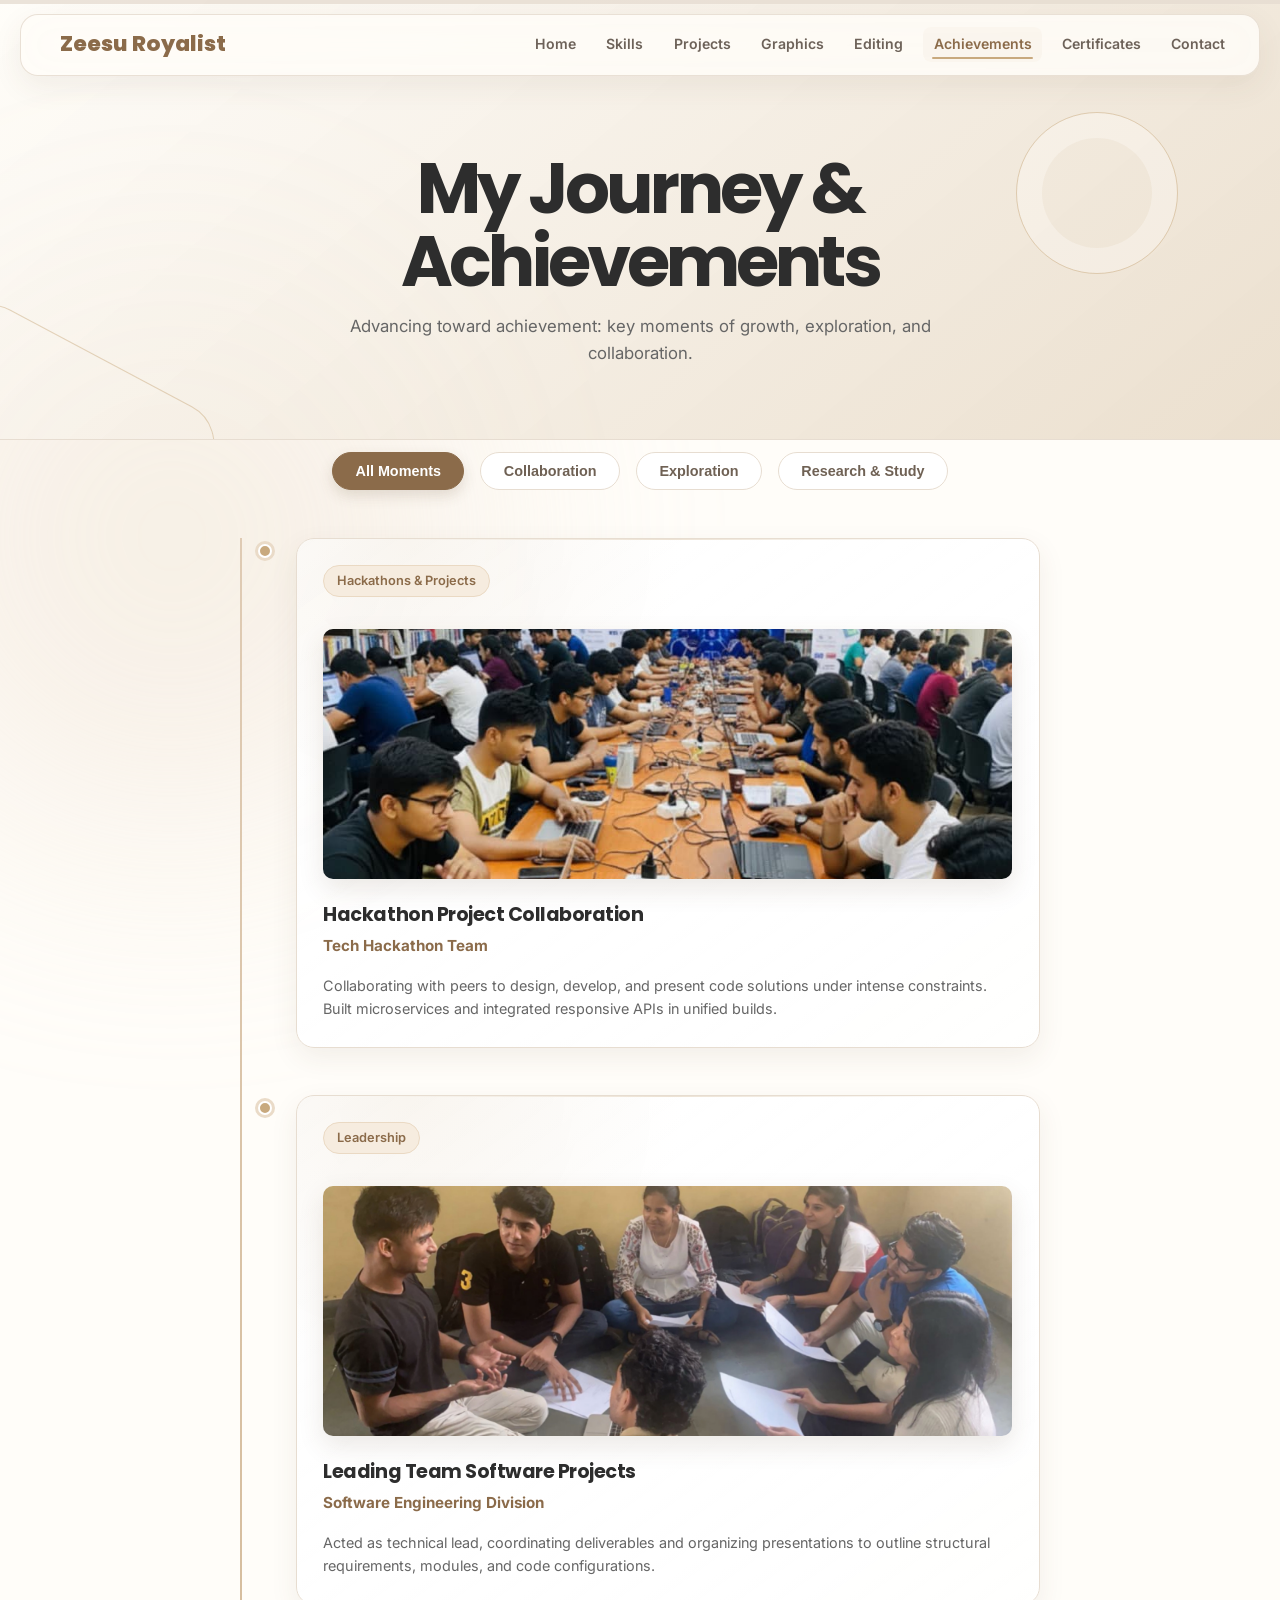
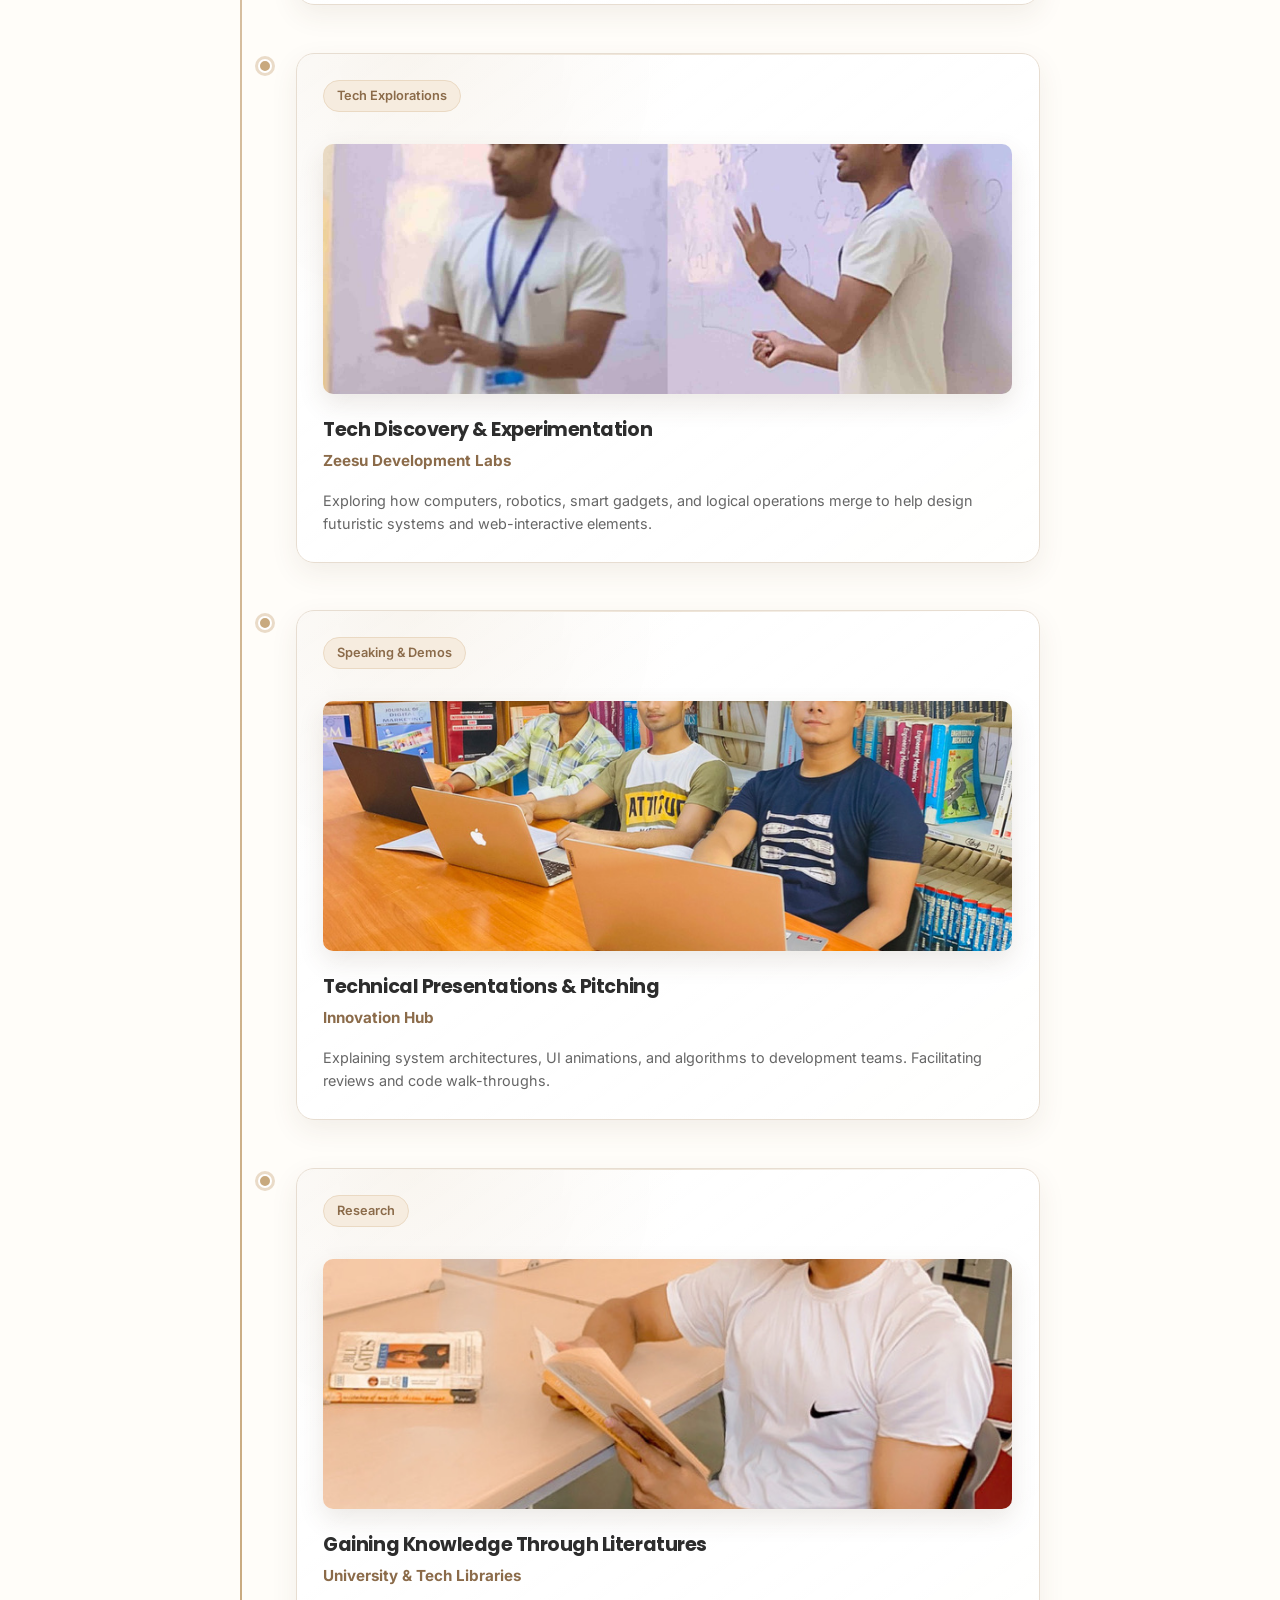
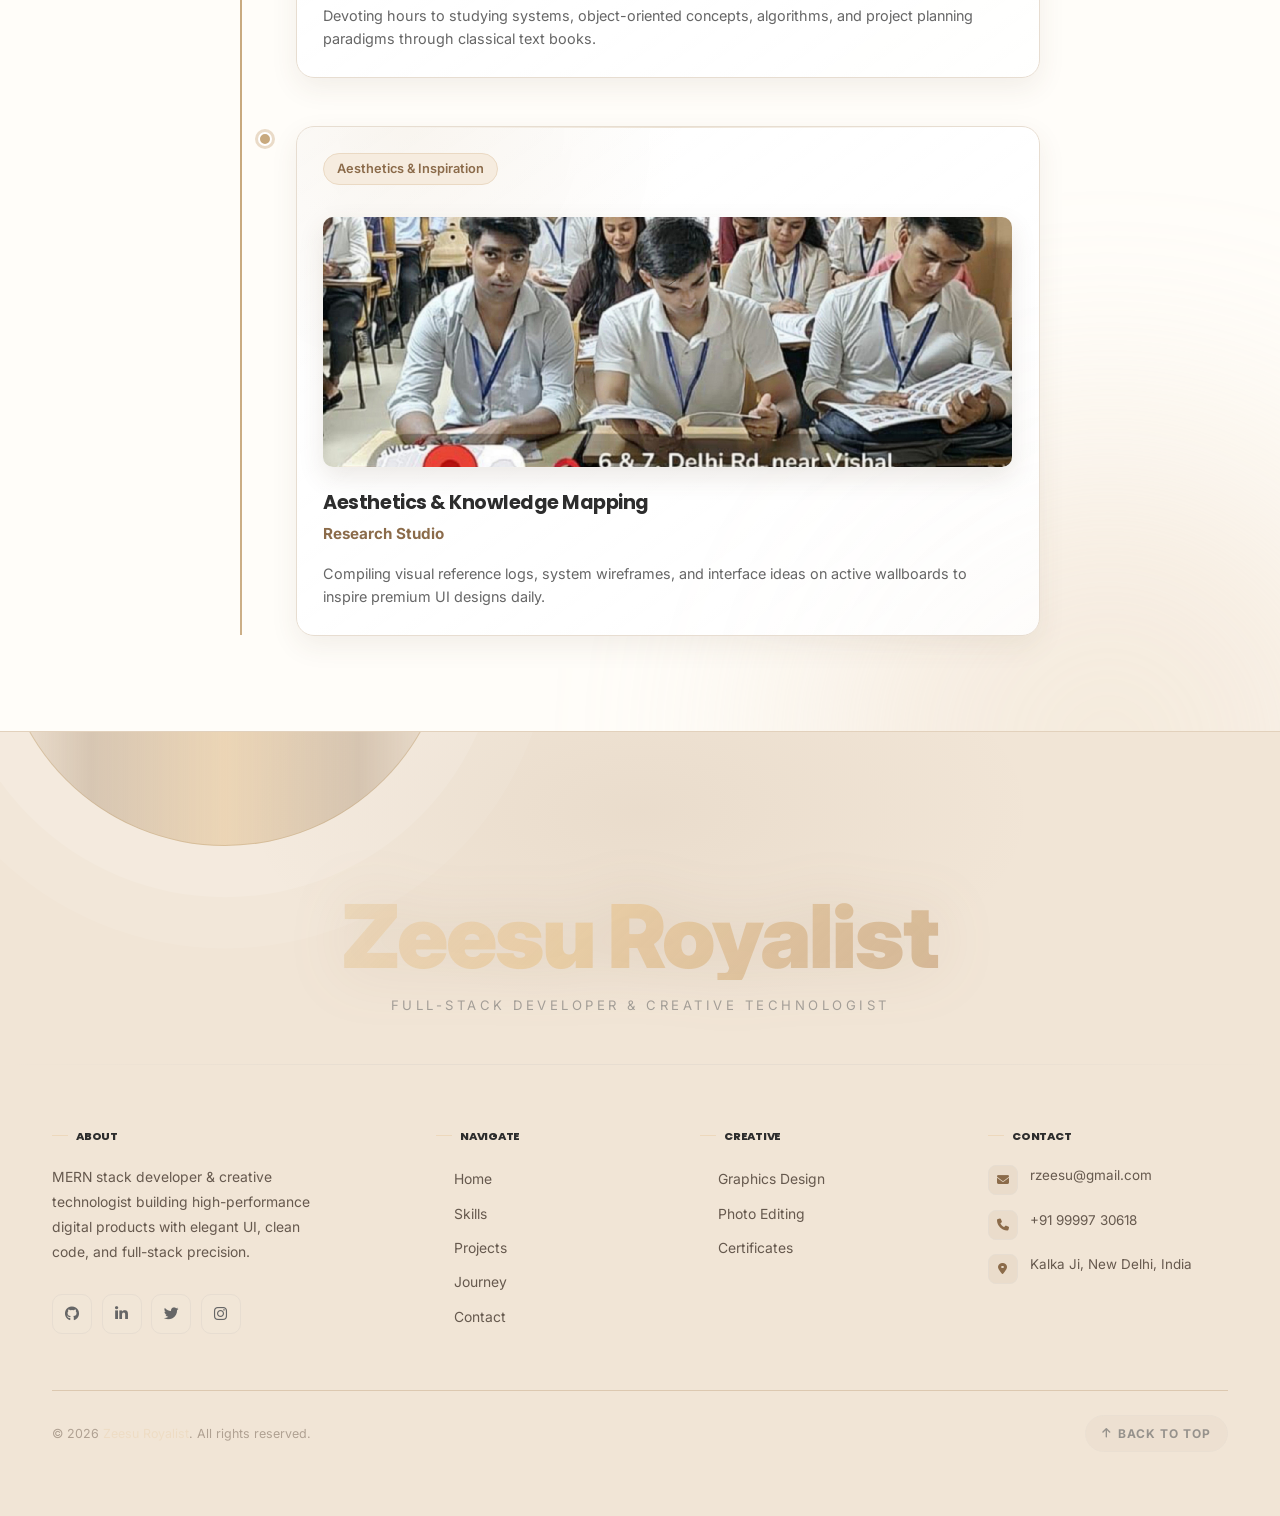
==== commit cb1da33f: "footer fix" ====
--- a/achievements.html
+++ b/achievements.html
@@ -20,9 +20,10 @@
             </a>
             <ul class="nav-links">
                 <li><a href="index.html">Home</a></li>
-                <li><a href="index.html#about">About</a></li>
-                <li><a href="index.html#skills">Skills</a></li>
+                <li><a href="skills.html">Skills</a></li>
                 <li><a href="projects.html">Projects</a></li>
+                <li><a href="graphics.html">Graphics</a></li>
+                <li><a href="editing.html">Editing</a></li>
                 <li><a href="achievements.html" class="active">Achievements</a></li>
                 <li><a href="certificates.html">Certificates</a></li>
                 <li><a href="contact.html">Contact</a></li>
@@ -149,44 +150,95 @@
         </div>
     </section>
 
-    <!-- Footer -->
+    <!-- ══ PREMIUM FOOTER ══════════════════════════════════════════════ -->
     <footer>
-        <div class="container">
-            <div class="footer-grid">
-                <div class="footer-col footer-about">
-                    <h3>About Zeesu</h3>
-                    <p>Creative Frontend Developer and Software Engineer focused on constructing high-quality digital environments with rich visuals and flawless functionality.</p>
-                    <div class="social-dock">
-                        <a href="https://github.com/zeesu-royalist" title="GitHub"><i class="fab fa-github"></i></a>
-                        <a href="https://www.linkedin.com/in/mohammad-jishan-4361972ba/" title="LinkedIn"><i class="fab fa-linkedin-in"></i></a>
-                        <a href="https://x.com/zeesu_royalist" title="Twitter"><i class="fab fa-twitter"></i></a>
-                        <a href="https://www.instagram.com/zeesu_royalist/" title="Instagram"><i class="fab fa-instagram"></i></a>
-                    </div>
-                </div>
-                <div class="footer-col">
-                    <h3>Quick Links</h3>
-                    <ul class="footer-links">
-                        <li><a href="index.html">Home</a></li>
-                        <li><a href="index.html#about">About Me</a></li>
-                        <li><a href="projects.html">All Projects</a></li>
-                        <li><a href="achievements.html">My Journey</a></li>
-                        <li><a href="certificates.html">Certificates</a></li>
-                        <li><a href="contact.html">Contact Us</a></li>
-                    </ul>
-                </div>
-                <div class="footer-col">
-                    <h3>Get In Touch</h3>
-                    <ul class="footer-contact-list">
-                        <li><i class="fas fa-envelope"></i> <span>rzeesu@gmail.com</span></li>
-                        <li><i class="fas fa-phone"></i> <span>+91 9999730618</span></li>
-                        <li><i class="fas fa-map-marker-alt"></i> <span>Kalka Ji, New Delhi, India</span></li>
-                    </ul>
-                </div>
-            </div>
-            <div class="footer-bottom">
-                <p>&copy; 2026 Zeesu Royalist. All Rights Reserved.</p>
-            </div>
-        </div>
+
+        <!-- Brand banner -->
+        <div class="footer-brand-banner">
+            <span class="footer-brand-name">Zeesu Royalist</span>
+            <p class="footer-tagline">Full-Stack Developer &amp; Creative Technologist</p>
+        </div>
+
+        <div class="footer-divider"></div>
+
+        <!-- Main content grid -->
+        <div class="footer-main">
+            <div class="container">
+                <div class="footer-grid">
+
+                    <!-- Col 1 – About -->
+                    <div class="footer-col footer-about">
+                        <h3>About</h3>
+                        <p>MERN stack developer &amp; creative technologist building high-performance digital products with elegant UI, clean code, and full-stack precision.</p>
+                        <div class="footer-socials">
+                            <a href="https://github.com/zeesu-royalist" class="footer-social-btn" title="GitHub" target="_blank" rel="noopener">
+                                <i class="fab fa-github"></i>
+                            </a>
+                            <a href="https://www.linkedin.com/in/mohammad-jishan-4361972ba/" class="footer-social-btn" title="LinkedIn" target="_blank" rel="noopener">
+                                <i class="fab fa-linkedin-in"></i>
+                            </a>
+                            <a href="https://x.com/zeesu_royalist" class="footer-social-btn" title="Twitter / X" target="_blank" rel="noopener">
+                                <i class="fab fa-twitter"></i>
+                            </a>
+                            <a href="https://www.instagram.com/zeesu_royalist/" class="footer-social-btn" title="Instagram" target="_blank" rel="noopener">
+                                <i class="fab fa-instagram"></i>
+                            </a>
+                        </div>
+                    </div>
+
+                    <!-- Col 2 – Navigation -->
+                    <div class="footer-col">
+                        <h3>Navigate</h3>
+                        <ul class="footer-links">
+                            <li><a href="index.html">Home</a></li>
+                            <li><a href="skills.html">Skills</a></li>
+                            <li><a href="projects.html">Projects</a></li>
+                            <li><a href="achievements.html">Journey</a></li>
+                            <li><a href="contact.html">Contact</a></li>
+                        </ul>
+                    </div>
+
+                    <!-- Col 3 – Creative Work -->
+                    <div class="footer-col">
+                        <h3>Creative</h3>
+                        <ul class="footer-links">
+                            <li><a href="graphics.html">Graphics Design</a></li>
+                            <li><a href="editing.html">Photo Editing</a></li>
+                            <li><a href="certificates.html">Certificates</a></li>
+                        </ul>
+                    </div>
+
+                    <!-- Col 4 – Contact -->
+                    <div class="footer-col">
+                        <h3>Contact</h3>
+                        <ul class="footer-contact-list">
+                            <li>
+                                <i class="fas fa-envelope"></i>
+                                <span>rzeesu@gmail.com</span>
+                            </li>
+                            <li>
+                                <i class="fas fa-phone"></i>
+                                <span>+91 99997 30618</span>
+                            </li>
+                            <li>
+                                <i class="fas fa-map-marker-alt"></i>
+                                <span>Kalka Ji, New Delhi, India</span>
+                            </li>
+                        </ul>
+                    </div>
+
+                </div>
+
+                <!-- Bottom bar -->
+                <div class="footer-bottom">
+                    <p>&copy; 2026 <span>Zeesu Royalist</span>. All rights reserved.</p>
+                    <a href="#" class="footer-back-to-top" aria-label="Back to top">
+                        <i class="fas fa-arrow-up"></i> Back to Top
+                    </a>
+                </div>
+            </div>
+        </div>
+
     </footer>
 
     <!-- Scripts -->
--- a/styles.css
+++ b/styles.css
@@ -369,6 +369,13 @@
 .typed-cursor {
     color: var(--accent-pink);
     animation: blink 0.8s infinite;
+}
+
+.profile-frame video {
+    width: 100%;
+    height: 100%;
+    object-fit: cover; /* Image ki tarah crop hoke fill karega */
+    display: block;
 }
 
 @keyframes blink {
@@ -1125,88 +1132,239 @@
     min-height: 150px;
 }
 
-/* --- Premium Footer --- */
+/* ========================================================================
+   PREMIUM FOOTER REDESIGN
+   ======================================================================== */
 footer {
-    background: var(--bg-darker);
-    border-top: 1px solid var(--border-glass);
-    padding: 5rem 0 2rem;
-}
-
+    position: relative;
+    background: linear-gradient(180deg, var(--bg-darker) 0%, #0f0c09 100%);
+    border-top: 1px solid transparent;
+    overflow: hidden;
+    padding: 0;
+}
+footer::before {
+    content: '';
+    position: absolute;
+    top: 0; left: 0;
+    width: 100%; height: 1px;
+    background: linear-gradient(90deg,
+        transparent 0%,
+        rgba(139,107,74,0.25) 20%,
+        rgba(231,200,155,0.55) 50%,
+        rgba(139,107,74,0.25) 80%,
+        transparent 100%);
+}
+footer::after {
+    content: '';
+    position: absolute;
+    top: -120px; left: 50%;
+    transform: translateX(-50%);
+    width: 800px; height: 400px;
+    background: radial-gradient(ellipse, rgba(139,107,74,0.07) 0%, transparent 70%);
+    pointer-events: none;
+}
+
+/* Brand Banner */
+.footer-brand-banner {
+    text-align: center;
+    padding: 4.5rem 1rem 3rem;
+    position: relative;
+    z-index: 1;
+}
+.footer-brand-name {
+    font-family: var(--font-heading);
+    font-size: clamp(2.8rem, 7vw, 5.5rem);
+    font-weight: 900;
+    letter-spacing: -2px;
+    background: linear-gradient(135deg,
+        rgba(231,221,209,0.35) 0%,
+        rgba(231,200,155,0.8) 45%,
+        rgba(169,127,90,0.6) 100%);
+    -webkit-background-clip: text;
+    -webkit-text-fill-color: transparent;
+    background-clip: text;
+    line-height: 1;
+    display: block;
+    margin-bottom: 0.9rem;
+    filter: drop-shadow(0 0 30px rgba(139,107,74,0.2));
+}
+.footer-tagline {
+    font-size: 0.82rem;
+    color: var(--text-gray);
+    letter-spacing: 3.5px;
+    text-transform: uppercase;
+    opacity: 0.55;
+}
+.footer-divider {
+    width: 100%; height: 1px;
+    background: linear-gradient(90deg, transparent, var(--border-glass) 30%, var(--border-glass) 70%, transparent);
+}
+
+/* Main grid */
+.footer-main { padding: 4rem 0 2.5rem; position: relative; z-index: 1; }
 .footer-grid {
     display: grid;
-    grid-template-columns: 1.2fr 0.8fr 1fr;
-    gap: 4rem;
-    margin-bottom: 4rem;
-}
-
+    grid-template-columns: 1.4fr 0.9fr 1fr 1fr;
+    gap: 3rem;
+    margin-bottom: 3.5rem;
+}
+@media (max-width: 1100px) {
+    .footer-grid { grid-template-columns: 1fr 1fr; gap: 2.5rem 3rem; }
+}
+@media (max-width: 600px) {
+    .footer-grid { grid-template-columns: 1fr; gap: 2.5rem; }
+}
+
+/* Column headings */
 .footer-col h3 {
-    font-size: 1.25rem;
-    margin-bottom: 1.5rem;
+    font-family: var(--font-heading);
+    font-size: 0.7rem;
+    font-weight: 800;
+    color: rgba(231,200,155,0.65);
+    text-transform: uppercase;
+    letter-spacing: 2.5px;
+    margin-bottom: 1.4rem;
+    display: flex;
+    align-items: center;
+    gap: 0.5rem;
+}
+.footer-col h3::before {
+    content: '';
+    display: inline-block;
+    width: 16px; height: 1px;
+    background: rgba(231,200,155,0.45);
+    flex-shrink: 0;
+}
+
+/* About */
+.footer-about p {
+    font-size: 0.87rem;
+    line-height: 1.8;
+    color: var(--text-gray);
+    margin-bottom: 1.8rem;
+    max-width: 270px;
+}
+
+/* Social icons */
+.footer-socials { display: flex; gap: 0.6rem; flex-wrap: wrap; }
+.footer-social-btn {
+    width: 40px; height: 40px;
+    border-radius: 10px;
+    background: rgba(255,255,255,0.03);
+    border: 1px solid var(--border-glass);
+    display: inline-flex; align-items: center; justify-content: center;
+    color: var(--text-gray);
+    font-size: 0.92rem;
+    transition: all 0.3s cubic-bezier(0.34,1.56,0.64,1);
+    text-decoration: none;
+    position: relative; overflow: hidden;
+}
+.footer-social-btn::before {
+    content: '';
+    position: absolute; inset: 0;
+    background: var(--gradient-primary);
+    opacity: 0;
+    transition: opacity 0.3s ease;
+    border-radius: inherit;
+}
+.footer-social-btn i { position: relative; z-index: 1; transition: transform 0.3s cubic-bezier(0.34,1.56,0.64,1); }
+.footer-social-btn:hover {
+    border-color: rgba(231,200,155,0.4);
+    color: #fff;
+    transform: translateY(-4px) scale(1.08);
+    box-shadow: 0 8px 20px rgba(139,107,74,0.28);
+}
+.footer-social-btn:hover::before { opacity: 1; }
+.footer-social-btn:hover i { transform: scale(1.15) rotate(-8deg); }
+
+/* Links */
+.footer-links { list-style: none; display: flex; flex-direction: column; gap: 0.55rem; }
+.footer-links a {
+    font-size: 0.87rem;
+    color: var(--text-gray);
+    display: inline-flex; align-items: center;
+    transition: all 0.25s ease;
     position: relative;
-    padding-bottom: 0.6rem;
-}
-
-.footer-col h3::after {
-    content: '';
-    position: absolute;
-    bottom: 0;
-    left: 0;
-    width: 40px;
-    height: 2px;
-    background: var(--gradient-primary);
-    border-radius: var(--radius-full);
-}
-
-.footer-about p {
-    font-size: 0.95rem;
-    line-height: 1.7;
-    margin-bottom: 2rem;
-}
-
-.footer-links {
-    list-style: none;
-}
-
-.footer-links li {
-    margin-bottom: 0.8rem;
-}
-
-.footer-links a {
+}
+.footer-links a::before {
+    content: '→';
+    font-size: 0.72rem;
+    opacity: 0;
+    transform: translateX(-8px);
+    transition: all 0.25s ease;
+    color: rgba(231,200,155,0.8);
+    display: inline-block;
+    margin-right: 0;
+}
+.footer-links a:hover { color: rgba(231,200,155,0.95); padding-left: 18px; }
+.footer-links a:hover::before { opacity: 1; transform: translateX(-18px); }
+
+/* Contact */
+.footer-contact-list { list-style: none; display: flex; flex-direction: column; gap: 0.9rem; }
+.footer-contact-list li {
+    display: flex; align-items: flex-start; gap: 0.75rem;
+    font-size: 0.84rem; color: var(--text-gray); line-height: 1.5;
+}
+.footer-contact-list i {
+    width: 30px; height: 30px;
+    border-radius: 8px;
+    background: rgba(139,107,74,0.07);
+    border: 1px solid var(--border-glass);
+    display: flex; align-items: center; justify-content: center;
+    color: rgba(231,200,155,0.65);
+    font-size: 0.75rem;
+    flex-shrink: 0;
+    transition: all 0.25s ease;
+}
+.footer-contact-list li:hover i {
+    background: rgba(139,107,74,0.16);
+    border-color: rgba(231,200,155,0.3);
+    color: rgba(231,200,155,1);
+    transform: scale(1.1);
+}
+
+/* Bottom bar */
+.footer-bottom {
+    position: relative; z-index: 1;
+    border-top: 1px solid rgba(255,255,255,0.04);
+    padding: 1.5rem 0;
+    display: flex;
+    align-items: center;
+    justify-content: space-between;
+    gap: 1rem;
+    flex-wrap: wrap;
+}
+.footer-bottom p { font-size: 0.78rem; color: var(--text-dark); opacity: 0.55; }
+.footer-bottom p span { color: rgba(231,200,155,0.55); }
+
+/* Back-to-top */
+.footer-back-to-top {
+    display: inline-flex; align-items: center; gap: 0.45rem;
+    font-size: 0.75rem; font-weight: 700;
     color: var(--text-gray);
-    font-size: 0.95rem;
-}
-
-.footer-links a:hover {
-    color: var(--text-white);
-    padding-left: 6px;
-}
-
-.footer-contact-list {
-    list-style: none;
-}
-
-.footer-contact-list li {
-    display: flex;
-    gap: 0.8rem;
-    margin-bottom: 1rem;
-    font-size: 0.95rem;
-    color: var(--text-gray);
-}
-
-.footer-contact-list i {
-    color: var(--accent-indigo);
-    margin-top: 0.3rem;
-}
-
-.footer-bottom {
-    text-align: center;
-    border-top: 1px solid var(--border-glass);
-    padding-top: 2rem;
-}
-
-.footer-bottom p {
-    font-size: 0.85rem;
-    color: var(--text-dark);
+    text-transform: uppercase; letter-spacing: 1px;
+    background: rgba(139,107,74,0.06);
+    border: 1px solid var(--border-glass);
+    padding: 0.5rem 1rem;
+    border-radius: 50px;
+    cursor: pointer;
+    transition: all 0.3s ease;
+    text-decoration: none; opacity: 0.65;
+}
+.footer-back-to-top i { transition: transform 0.3s cubic-bezier(0.34,1.56,0.64,1); font-size: 0.68rem; }
+.footer-back-to-top:hover {
+    opacity: 1;
+    color: rgba(231,200,155,0.9);
+    border-color: rgba(231,200,155,0.25);
+    background: rgba(139,107,74,0.12);
+    transform: translateY(-2px);
+}
+.footer-back-to-top:hover i { transform: translateY(-3px); }
+
+@media (max-width: 600px) {
+    .footer-brand-name { font-size: clamp(2rem, 11vw, 3rem); }
+    .footer-bottom { justify-content: center; text-align: center; }
+    .footer-brand-banner { padding: 3rem 1rem 2.5rem; }
 }
 
 /* --- Pages Layout Specifics (Filter and details) --- */
@@ -1402,8 +1560,7 @@
 }
 
 .back-to-top.visible {
-    opacity: 1;
-    visibility: visible;
+    display: none;
 }
 
 .back-to-top:hover {
@@ -4940,7 +5097,7 @@
 }
 
 .back-to-top.visible {
-    animation: soft-enter .36s ease both;
+    display: none;
 }
 
 .back-to-top:hover i {
@@ -5768,4 +5925,1142 @@
         padding: .4rem .7rem;
     }
 
-}+}
+
+/* ========================================================================
+   Extended Portfolio Styles (Skills, Graphics, Editing Pages)
+   ======================================================================== */
+
+/* --- Navigation Desktop Alignment Adjustment --- */
+@media (min-width: 769px) and (max-width: 1200px) {
+    .nav-links {
+        gap: 1.0rem !important;
+    }
+    .nav-links a {
+        font-size: 0.88rem !important;
+    }
+}
+
+/* --- Section Heading Accent Helpers --- */
+.section-title-wrap {
+    margin-bottom: 3.5rem;
+    text-align: left;
+    position: relative;
+}
+.section-title-wrap h2 {
+    font-family: var(--font-heading);
+    font-size: 2.4rem;
+    font-weight: 800;
+    color: var(--text-white);
+    margin-top: 0.5rem;
+    margin-bottom: 1rem;
+    letter-spacing: -0.5px;
+}
+.section-title-wrap p {
+    color: var(--text-gray);
+    font-size: 1.1rem;
+    max-width: 620px;
+    line-height: 1.7;
+}
+
+/* --- Skills Page Canvas Grid Background --- */
+.skills-canvas-wrapper {
+    position: relative;
+    width: 100%;
+    overflow: hidden;
+}
+.skills-grid-overlay {
+    position: absolute;
+    top: 0;
+    left: 0;
+    width: 100%;
+    height: 100%;
+    pointer-events: none;
+    opacity: 0.07;
+    z-index: -2;
+    background-size: 30px 30px;
+    background-image: 
+        linear-gradient(to right, rgba(139, 107, 74, 0.12) 1px, transparent 1px),
+        linear-gradient(to bottom, rgba(139, 107, 74, 0.12) 1px, transparent 1px);
+}
+
+/* --- Skills Hero Grid & Stats Summary Dock --- */
+.skills-hero-grid {
+    display: grid;
+    grid-template-columns: 1.2fr 1fr;
+    gap: 4rem;
+    align-items: center;
+    margin-bottom: 5rem;
+}
+@media (max-width: 900px) {
+    .skills-hero-grid {
+        grid-template-columns: 1fr;
+        gap: 2.5rem;
+        margin-bottom: 4rem;
+    }
+}
+.skills-stats-dock {
+    padding: 2.5rem;
+    border-radius: var(--radius-lg);
+    background: var(--bg-card);
+    border: 1px solid var(--border-glass);
+    box-shadow: var(--shadow-glass);
+    position: relative;
+    overflow: hidden;
+    display: flex;
+    flex-direction: column;
+    gap: 1.5rem;
+}
+.skills-stats-dock::before {
+    content: '';
+    position: absolute;
+    top: -60px;
+    left: -60px;
+    width: 150px;
+    height: 150px;
+    border-radius: 50%;
+    background: linear-gradient(135deg, var(--accent-indigo) 0%, transparent 80%);
+    opacity: 0.12;
+    filter: blur(25px);
+    pointer-events: none;
+}
+.skills-stats-dock h3 {
+    font-family: var(--font-heading);
+    font-size: 1.15rem;
+    font-weight: 800;
+    color: var(--text-white);
+    text-transform: uppercase;
+    letter-spacing: 1px;
+    border-bottom: 1px dashed var(--border-glass);
+    padding-bottom: 1rem;
+    margin: 0;
+    display: flex;
+    align-items: center;
+    gap: 0.6rem;
+}
+.skills-stats-dock h3 i {
+    color: var(--accent-indigo);
+}
+.stats-list {
+    display: flex;
+    flex-direction: column;
+    gap: 1.2rem;
+    list-style: none;
+    padding: 0;
+    margin: 0;
+}
+.stats-item {
+    display: flex;
+    justify-content: space-between;
+    align-items: center;
+}
+.stats-item span {
+    font-size: 0.95rem;
+    color: var(--text-gray);
+    font-weight: 500;
+}
+.stats-item strong {
+    font-family: var(--font-heading);
+    font-size: 0.8rem;
+    font-weight: 600;
+    color: var(--text-white);
+    background: rgba(139, 107, 74, 0.05);
+    padding: 0.25rem 0.8rem;
+    border-radius: 50px;
+    border: 1px solid rgba(231, 221, 209, 0.4);
+    box-shadow: 0 2px 6px rgba(92, 67, 43, 0.02);
+}
+
+/* --- Featured Stack Radial Dials Row --- */
+.featured-stack-title {
+    font-family: var(--font-heading);
+    font-weight: 700;
+    font-size: 1.15rem;
+    color: var(--text-dark);
+    margin-bottom: 2rem;
+    display: flex;
+    align-items: center;
+    gap: 0.75rem;
+    text-transform: uppercase;
+    letter-spacing: 0.5px;
+    border-bottom: 1px solid var(--border-glass);
+    padding-bottom: 0.6rem;
+}
+.featured-stack-title i {
+    color: var(--accent-indigo);
+}
+.featured-stack-row {
+    display: grid;
+    grid-template-columns: repeat(auto-fit, minmax(230px, 1fr));
+    gap: 2rem;
+    margin-bottom: 5.5rem;
+}
+.radial-dial-card {
+    padding: 2.5rem 1.8rem;
+    border-radius: var(--radius-lg);
+    background: var(--bg-card);
+    border: 1px solid var(--border-glass);
+    display: flex;
+    flex-direction: column;
+    align-items: center;
+    text-align: center;
+    gap: 1.4rem;
+    transition: var(--transition-smooth);
+    box-shadow: var(--shadow-glass);
+    position: relative;
+    overflow: hidden;
+}
+.radial-dial-card:hover {
+    transform: translateY(-8px);
+    border-color: var(--brand-color);
+    box-shadow: 0 15px 40px -15px var(--brand-glow), var(--shadow-glass);
+}
+.radial-dial-box {
+    position: relative;
+    width: 110px;
+    height: 110px;
+    display: flex;
+    align-items: center;
+    justify-content: center;
+}
+.radial-dial-box svg {
+    width: 110px;
+    height: 110px;
+    transform: rotate(-90deg);
+}
+.radial-dial-box svg circle {
+    fill: none;
+    stroke-width: 8;
+    stroke-linecap: round;
+}
+.dial-track {
+    stroke: rgba(139, 107, 74, 0.06);
+}
+.dial-progress {
+    stroke: var(--brand-color);
+    stroke-dasharray: 283; /* 2 * PI * r (r=45) */
+    stroke-dashoffset: 283;
+    transition: stroke-dashoffset 2s cubic-bezier(0.16, 1, 0.3, 1);
+    filter: drop-shadow(0 0 3px var(--brand-color));
+}
+.dial-percentage {
+    position: absolute;
+    font-family: var(--font-heading);
+    font-weight: 800;
+    font-size: 1.4rem;
+    color: var(--text-white);
+    display: flex;
+    flex-direction: column;
+    align-items: center;
+    line-height: 1.1;
+}
+.dial-percentage span {
+    font-size: 0.65rem;
+    color: var(--text-gray);
+    font-weight: 500;
+    text-transform: uppercase;
+    letter-spacing: 0.5px;
+    margin-top: 1px;
+}
+.radial-dial-info {
+    display: flex;
+    flex-direction: column;
+    gap: 0.4rem;
+}
+.radial-dial-info h4 {
+    font-family: var(--font-heading);
+    font-weight: 800;
+    font-size: 1.2rem;
+    color: var(--text-white);
+    margin: 0;
+    letter-spacing: -0.2px;
+}
+.radial-dial-info p {
+    font-size: 0.85rem;
+    color: var(--text-gray);
+    line-height: 1.5;
+    margin: 0;
+}
+.radial-dial-tags {
+    display: flex;
+    flex-wrap: wrap;
+    justify-content: center;
+    gap: 0.4rem;
+    margin-top: 0.15rem;
+}
+.dial-tag {
+    font-size: 0.72rem;
+    font-weight: 700;
+    color: var(--brand-color);
+    background: var(--brand-glow);
+    padding: 0.2rem 0.55rem;
+    border-radius: 6px;
+    border: 1px solid transparent;
+    transition: var(--transition-fast);
+}
+.radial-dial-card:hover .dial-tag {
+    border-color: var(--brand-color);
+}
+
+
+/* --- 3-Column Systems Dashboard Layout --- */
+.dashboard-layout-grid {
+    display: grid;
+    grid-template-columns: repeat(3, 1fr);
+    gap: 2.5rem;
+}
+@media (max-width: 1100px) {
+    .dashboard-layout-grid {
+        grid-template-columns: repeat(2, 1fr);
+    }
+}
+@media (max-width: 768px) {
+    .dashboard-layout-grid {
+        grid-template-columns: 1fr;
+        gap: 2rem;
+    }
+}
+.dashboard-column {
+    display: flex;
+    flex-direction: column;
+    gap: 1.8rem;
+    background: rgba(247, 239, 230, 0.25);
+    border: 1px solid var(--border-glass);
+    border-radius: var(--radius-lg);
+    padding: 2.2rem 1.6rem;
+    backdrop-filter: blur(12px);
+    -webkit-backdrop-filter: blur(12px);
+    box-shadow: var(--shadow-glass);
+    height: fit-content;
+}
+.dashboard-col-header {
+    display: flex;
+    align-items: center;
+    justify-content: space-between;
+    border-bottom: 1px dashed var(--border-glass);
+    padding-bottom: 1.2rem;
+    margin-bottom: 0.5rem;
+}
+.dashboard-col-header h3 {
+    font-family: var(--font-heading);
+    font-weight: 800;
+    font-size: 1.2rem;
+    color: var(--text-white);
+    display: flex;
+    align-items: center;
+    gap: 0.65rem;
+    margin: 0;
+    letter-spacing: -0.2px;
+}
+.dashboard-col-header h3 i {
+    color: var(--accent-indigo);
+    font-size: 1.05rem;
+}
+.dashboard-col-count {
+    font-family: var(--font-heading);
+    font-weight: 800;
+    font-size: 0.8rem;
+    color: var(--accent-purple);
+    padding: 0.2rem 0.55rem;
+    background: rgba(139, 107, 74, 0.05);
+    border-radius: 6px;
+    border: 1px solid rgba(231, 221, 209, 0.5);
+}
+.dashboard-cards-stack {
+    display: flex;
+    flex-direction: column;
+    gap: 1.4rem;
+}
+.skill-horizontal-card {
+    padding: 1.4rem;
+    border-radius: var(--radius-md);
+    background: #ffffff;
+    border: 1px solid var(--border-glass);
+    display: flex;
+    flex-direction: column;
+    gap: 0.85rem;
+    transition: var(--transition-smooth);
+    box-shadow: 0 4px 15px rgba(92, 67, 43, 0.02);
+    position: relative;
+    overflow: hidden;
+}
+.skill-horizontal-card:hover {
+    transform: translateY(-5px);
+    border-color: var(--brand-color);
+    box-shadow: 0 10px 25px -10px var(--brand-glow), var(--shadow-glass);
+}
+.skill-horizontal-top {
+    display: flex;
+    align-items: center;
+    justify-content: space-between;
+    gap: 0.8rem;
+}
+.skill-horizontal-title-box {
+    display: flex;
+    align-items: center;
+    gap: 0.75rem;
+}
+.skill-horizontal-icon {
+    width: 36px;
+    height: 36px;
+    border-radius: 8px;
+    display: flex;
+    align-items: center;
+    justify-content: center;
+    font-size: 1.05rem;
+    background: rgba(139, 107, 74, 0.04);
+    border: 1px solid rgba(231, 221, 209, 0.4);
+    transition: var(--transition-smooth);
+}
+.skill-horizontal-card:hover .skill-horizontal-icon {
+    background: var(--brand-glow);
+    border-color: var(--brand-color);
+    color: var(--brand-color) !important;
+    transform: scale(1.08) rotate(4deg);
+}
+.skill-horizontal-title-box h4 {
+    font-family: var(--font-heading);
+    font-weight: 700;
+    font-size: 1.05rem;
+    color: var(--text-white);
+    margin: 0;
+}
+.skill-horizontal-percentage {
+    font-family: var(--font-heading);
+    font-weight: 700;
+    font-size: 0.88rem;
+    color: var(--text-dark);
+}
+.skill-horizontal-desc {
+    font-size: 0.82rem;
+    color: var(--text-gray);
+    line-height: 1.5;
+    margin: 0;
+}
+.skill-horizontal-meter {
+    height: 4px;
+    width: 100%;
+    background: rgba(139, 107, 74, 0.06);
+    border-radius: var(--radius-full);
+    overflow: hidden;
+    position: relative;
+}
+.skill-horizontal-meter i em {
+    position: absolute;
+    top: 0;
+    left: 0;
+    height: 100%;
+    border-radius: var(--radius-full);
+    transition: width 1.2s cubic-bezier(0.16, 1, 0.3, 1);
+    box-shadow: 0 0 5px var(--brand-color);
+}
+
+/* --- Section 2: Creative Skills Magazine Spread --- */
+/* ── Creative & Mindset Matrix — Compact Responsive Grid ─────────── */
+.creative-skills-grid {
+    display: grid;
+    /* Desktop: up to 5 cols, min 180px each */
+    grid-template-columns: repeat(auto-fill, minmax(180px, 1fr));
+    gap: 1.2rem;
+    margin-top: 2.5rem;
+}
+
+/* Tablet: enforce 3 per row */
+@media (max-width: 1024px) {
+    .creative-skills-grid {
+        grid-template-columns: repeat(3, 1fr);
+        gap: 1rem;
+    }
+}
+
+/* Mobile: always 2 per row */
+@media (max-width: 640px) {
+    .creative-skills-grid {
+        grid-template-columns: repeat(2, 1fr);
+        gap: 0.75rem;
+    }
+}
+
+.creative-skill-card {
+    padding: 1.4rem 1.1rem 1.5rem;
+    border-radius: var(--radius-md);
+    background: var(--bg-card);
+    border: 1px solid var(--border-glass);
+    transition: var(--transition-smooth);
+    display: flex;
+    flex-direction: column;
+    gap: 0.75rem;
+    box-shadow: var(--shadow-glass);
+    position: relative;
+    overflow: hidden;
+    /* equal height across row */
+    align-self: stretch;
+}
+.creative-skill-card:hover {
+    transform: translateY(-5px);
+    border-color: var(--accent-pink);
+    box-shadow: 0 10px 28px rgba(139, 107, 74, 0.13), var(--shadow-glass);
+}
+
+/* Index + tag row */
+.creative-skill-index {
+    font-family: var(--font-heading);
+    font-weight: 700;
+    font-size: 0.72rem;
+    color: var(--accent-indigo);
+    opacity: 0.7;
+    letter-spacing: 0.8px;
+    display: flex;
+    align-items: center;
+    flex-wrap: wrap;
+    gap: 0.3rem;
+}
+
+.creative-skill-header-wrap {
+    display: flex;
+    justify-content: space-between;
+    align-items: center;
+    gap: 0.5rem;
+}
+
+.creative-skill-orb {
+    width: 40px;
+    height: 40px;
+    min-width: 40px;
+    border-radius: 50%;
+    display: flex;
+    align-items: center;
+    justify-content: center;
+    font-size: 1.05rem;
+    border: 1px solid rgba(231, 221, 209, 0.45);
+    background: rgba(139, 107, 74, 0.04);
+    transition: var(--transition-smooth);
+}
+.creative-skill-card:hover .creative-skill-orb {
+    transform: scale(1.12) rotate(8deg);
+    border-color: var(--accent-pink);
+    background: rgba(169, 127, 90, 0.12);
+}
+
+.creative-skill-card h4 {
+    font-family: var(--font-heading);
+    font-weight: 700;
+    font-size: 1rem;
+    color: var(--text-white);
+    margin: 0;
+    letter-spacing: -0.2px;
+    line-height: 1.3;
+    /* prevent long titles from breaking layout */
+    word-break: break-word;
+}
+
+.creative-skill-card p {
+    font-size: 0.78rem;
+    color: var(--text-gray);
+    line-height: 1.6;
+    margin: 0;
+    /* clamp to 3 lines on mobile so cards stay equal height */
+    display: -webkit-box;
+    -webkit-line-clamp: 4;
+    -webkit-box-orient: vertical;
+    overflow: hidden;
+}
+
+@media (max-width: 640px) {
+    .creative-skill-card {
+        padding: 1.1rem 0.9rem 1.2rem;
+        gap: 0.6rem;
+    }
+    .creative-skill-card h4 { font-size: 0.9rem; }
+    .creative-skill-card p  { font-size: 0.74rem; -webkit-line-clamp: 3; }
+    .creative-skill-orb     { display: none; }
+    .creative-skill-index   { font-size: 0.65rem; }
+}
+
+/* --- Floating Design Theme Accents --- */
+.design-accent, .editing-accent {
+    position: absolute;
+    z-index: -1;
+    opacity: 0.12;
+    pointer-events: none;
+}
+.accent-circle-1 {
+    width: 140px;
+    height: 140px;
+    border-radius: 50%;
+    border: 16px solid var(--accent-indigo);
+    top: 15%;
+    left: 4%;
+    animation: floatSlow 12s infinite alternate;
+}
+.accent-square-1 {
+    width: 110px;
+    height: 110px;
+    border: 12px solid var(--accent-pink);
+    top: 38%;
+    right: 5%;
+    transform: rotate(45deg);
+    animation: floatSlow 15s infinite alternate-reverse;
+}
+.accent-triangle-1 {
+    width: 0;
+    height: 0;
+    border-left: 55px solid transparent;
+    border-right: 55px solid transparent;
+    border-bottom: 95px solid var(--accent-teal);
+    top: 72%;
+    left: 6%;
+    transform: rotate(18deg);
+    animation: floatSlow 13s infinite alternate;
+}
+.lens-ring-1 {
+    width: 180px;
+    height: 180px;
+    border-radius: 50%;
+    border: 10px dashed var(--accent-pink);
+    top: 16%;
+    right: 6%;
+    animation: spinSlow 40s linear infinite;
+}
+.aperture-blade-1 {
+    width: 130px;
+    height: 130px;
+    border: 10px solid var(--accent-indigo);
+    border-radius: 30% 70% 70% 30% / 30% 30% 70% 70%;
+    top: 65%;
+    left: 5%;
+    transform: rotate(-15deg);
+    animation: floatSlow 16s infinite alternate;
+}
+
+@keyframes floatSlow {
+    0% { transform: translateY(0) rotate(0deg); }
+    100% { transform: translateY(-24px) rotate(12deg); }
+}
+@keyframes spinSlow {
+    100% { transform: rotate(360deg); }
+}
+
+/* --- Graphics Gallery & Masonry layout --- */
+.graphics-gallery {
+    display: grid;
+    grid-template-columns: repeat(auto-fill, minmax(310px, 1fr));
+    gap: 2.2rem;
+    margin-top: 3rem;
+}
+.graphics-card {
+    border-radius: var(--radius-md);
+    overflow: hidden;
+    background: var(--bg-card);
+    border: 1px solid var(--border-glass);
+    transition: var(--transition-smooth);
+    cursor: pointer;
+    box-shadow: var(--shadow-glass);
+}
+.graphics-card:hover {
+    transform: translateY(-8px);
+    border-color: var(--border-glass-focus);
+    box-shadow: var(--shadow-glow);
+}
+.graphics-img-wrapper {
+    position: relative;
+    width: 100%;
+    aspect-ratio: 4/3;
+    overflow: hidden;
+    background: var(--bg-darker);
+}
+.graphics-img-wrapper img {
+    width: 100%;
+    height: 100%;
+    object-fit: cover;
+    transition: var(--transition-smooth);
+}
+.graphics-card:hover .graphics-img-wrapper img {
+    transform: scale(1.08);
+}
+.graphics-overlay {
+    position: absolute;
+    top: 0;
+    left: 0;
+    width: 100%;
+    height: 100%;
+    background: linear-gradient(to top, rgba(30, 20, 10, 0.94) 0%, rgba(30, 20, 10, 0.4) 60%, rgba(30, 20, 10, 0.05) 100%);
+    display: flex;
+    flex-direction: column;
+    justify-content: flex-end;
+    padding: 1.8rem;
+    opacity: 0;
+    transition: var(--transition-smooth);
+}
+.graphics-card:hover .graphics-overlay {
+    opacity: 1;
+}
+.graphics-card-category {
+    font-size: 0.72rem;
+    font-weight: 800;
+    color: var(--accent-indigo);
+    margin-bottom: 0.5rem;
+    letter-spacing: 1.5px;
+}
+.graphics-overlay h3 {
+    font-family: var(--font-heading);
+    font-size: 1.3rem;
+    font-weight: 800;
+    color: #ffffff !important;
+    margin-bottom: 0.75rem;
+}
+.graphics-overlay .view-btn {
+    font-size: 0.85rem;
+    font-weight: 600;
+    color: rgba(255, 255, 255, 0.85);
+    display: inline-flex;
+    align-items: center;
+    gap: 0.45rem;
+}
+
+/* --- Split Lightbox Grid Layout --- */
+.graphics-lightbox-content, .editing-lightbox-content {
+    max-width: 950px !important;
+    width: 92% !important;
+    padding: 0 !important;
+    overflow: hidden;
+    border-radius: var(--radius-lg);
+    background: var(--bg-darker);
+    border: 1px solid var(--border-glass);
+}
+.lightbox-grid {
+    display: grid;
+    grid-template-columns: 1.4fr 1fr;
+    min-height: 480px;
+}
+.lightbox-img-pane {
+    background: #0d0a08;
+    display: flex;
+    align-items: center;
+    justify-content: center;
+    position: relative;
+    padding: 1rem;
+}
+.lightbox-img-pane img {
+    max-width: 100%;
+    max-height: 78vh;
+    object-fit: contain;
+    border-radius: 4px;
+}
+.lightbox-info-pane {
+    padding: 3rem 2.5rem;
+    display: flex;
+    flex-direction: column;
+    justify-content: center;
+    gap: 1.2rem;
+    background: var(--bg-card);
+    border-left: 1px solid var(--border-glass);
+}
+.lightbox-tag {
+    font-size: 0.75rem;
+    font-weight: 800;
+    color: var(--accent-indigo);
+    letter-spacing: 2px;
+}
+.lightbox-info-pane h3 {
+    font-family: var(--font-heading);
+    font-size: 1.9rem;
+    font-weight: 800;
+    color: var(--text-white);
+    margin: 0;
+}
+.lightbox-info-pane p {
+    font-size: 0.95rem;
+    color: var(--text-gray);
+    line-height: 1.8;
+    margin: 0;
+}
+
+@media (max-width: 820px) {
+    .lightbox-grid {
+        grid-template-columns: 1fr;
+    }
+    .lightbox-info-pane {
+        padding: 2.2rem 1.8rem;
+        border-left: 0;
+        border-top: 1px solid var(--border-glass);
+    }
+    .lightbox-info-pane h3 {
+        font-size: 1.6rem;
+    }
+}
+
+/* --- Photo Editing Elements --- */
+.editing-gallery {
+    display: grid;
+    grid-template-columns: repeat(auto-fill, minmax(310px, 1fr));
+    gap: 2.2rem;
+    margin-top: 3rem;
+}
+.editing-card {
+    border-radius: var(--radius-md);
+    overflow: hidden;
+    background: var(--bg-card);
+    border: 1px solid var(--border-glass);
+    transition: var(--transition-smooth);
+    cursor: pointer;
+    box-shadow: var(--shadow-glass);
+}
+.editing-card:hover {
+    transform: translateY(-8px);
+    border-color: var(--border-glass-focus);
+    box-shadow: var(--shadow-glow);
+}
+.editing-img-wrapper {
+    position: relative;
+    width: 100%;
+    aspect-ratio: 16/10;
+    overflow: hidden;
+    background: var(--bg-darker);
+}
+.editing-img-wrapper img {
+    width: 100%;
+    height: 100%;
+    object-fit: cover;
+    transition: var(--transition-smooth);
+}
+.editing-card:hover .editing-img-wrapper img {
+    transform: scale(1.08);
+}
+.editing-overlay {
+    position: absolute;
+    top: 0;
+    left: 0;
+    width: 100%;
+    height: 100%;
+    background: linear-gradient(to top, rgba(30, 20, 10, 0.94) 0%, rgba(30, 20, 10, 0.4) 60%, rgba(30, 20, 10, 0.05) 100%);
+    display: flex;
+    flex-direction: column;
+    justify-content: flex-end;
+    padding: 1.8rem;
+    opacity: 0;
+    transition: var(--transition-smooth);
+}
+.editing-card:hover .editing-overlay {
+    opacity: 1;
+}
+.editing-card-category {
+    font-size: 0.72rem;
+    font-weight: 800;
+    color: var(--accent-pink);
+    margin-bottom: 0.5rem;
+    letter-spacing: 1.5px;
+}
+.editing-overlay h3 {
+    font-family: var(--font-heading);
+    font-size: 1.3rem;
+    font-weight: 800;
+    color: #ffffff !important;
+    margin-bottom: 0.75rem;
+}
+.editing-overlay .view-btn {
+    font-size: 0.85rem;
+    font-weight: 600;
+    color: rgba(255, 255, 255, 0.85);
+    display: inline-flex;
+    align-items: center;
+    gap: 0.45rem;
+}
+
+/* --- Interactive Before/After Sliders --- */
+.sliders-grid {
+    display: grid;
+    grid-template-columns: 1fr 1fr;
+    gap: 3rem;
+    margin-top: 3.5rem;
+}
+@media (max-width: 860px) {
+    .sliders-grid {
+        grid-template-columns: 1fr;
+        gap: 2.5rem;
+    }
+}
+.slider-wrapper {
+    border-radius: var(--radius-lg);
+    overflow: hidden;
+    padding: 1.25rem;
+    border: 1px solid var(--border-glass);
+    background: var(--bg-card);
+    display: flex;
+    flex-direction: column;
+    gap: 1.4rem;
+    box-shadow: var(--shadow-glass);
+}
+.before-after-slider {
+    position: relative;
+    width: 100%;
+    aspect-ratio: 16/10;
+    border-radius: var(--radius-md);
+    overflow: hidden;
+    user-select: none;
+    -webkit-user-select: none;
+    background: var(--bg-darker);
+}
+.before-after-slider img {
+    width: 100%;
+    height: 100%;
+    object-fit: cover;
+    pointer-events: none;
+    position: absolute;
+    top: 0;
+    left: 0;
+}
+.before-image {
+    z-index: 1;
+}
+.after-image {
+    z-index: 2;
+    clip-path: inset(0 0 0 50%);
+}
+.slider-handle {
+    position: absolute;
+    top: 0;
+    bottom: 0;
+    left: 50%;
+    width: 2px;
+    background: #ffffff;
+    z-index: 10;
+    pointer-events: none;
+    transform: translateX(-50%);
+    filter: drop-shadow(0 0 3px rgba(0,0,0,0.4));
+}
+.slider-line {
+    height: 100%;
+    width: 2px;
+    background: #ffffff;
+}
+.slider-button {
+    position: absolute;
+    top: 50%;
+    left: 50%;
+    transform: translate(-50%, -50%);
+    width: 40px;
+    height: 40px;
+    background: #ffffff;
+    border-radius: 50%;
+    display: flex;
+    align-items: center;
+    justify-content: center;
+    font-size: 0.88rem;
+    color: var(--text-silver);
+    box-shadow: 0 4px 12px rgba(92, 67, 43, 0.2);
+    border: 2px solid #ffffff;
+    transition: transform 0.2s ease;
+}
+.before-after-slider:hover .slider-button {
+    transform: translate(-50%, -50%) scale(1.12);
+}
+.slider-input {
+    position: absolute;
+    top: 0;
+    left: 0;
+    width: 100%;
+    height: 100%;
+    opacity: 0;
+    cursor: ew-resize;
+    z-index: 20;
+}
+.slider-badge {
+    position: absolute;
+    bottom: 14px;
+    font-size: 0.72rem;
+    font-weight: 800;
+    padding: 0.4rem 0.75rem;
+    border-radius: var(--radius-sm);
+    backdrop-filter: blur(10px);
+    -webkit-backdrop-filter: blur(10px);
+    pointer-events: none;
+    border: 1px solid rgba(255,255,255,0.25);
+    box-shadow: 0 4px 10px rgba(0,0,0,0.15);
+    letter-spacing: 0.5px;
+}
+.slider-badge-before {
+    left: 14px;
+    background: rgba(30, 20, 10, 0.72);
+    color: #ffffff;
+    z-index: 5;
+}
+.slider-badge-after {
+    right: 14px;
+    background: rgba(139, 107, 74, 0.85);
+    color: #ffffff;
+    z-index: 5;
+}
+.slider-info {
+    padding: 0.25rem 0.5rem 0.5rem 0.5rem;
+}
+.slider-info h3 {
+    font-family: var(--font-heading);
+    font-size: 1.3rem;
+    font-weight: 800;
+    color: var(--text-white);
+    margin-bottom: 0.5rem;
+    margin-top: 0;
+}
+.slider-info p {
+    font-size: 0.88rem;
+    color: var(--text-gray);
+    line-height: 1.6;
+    margin: 0;
+}
+
+/* ========================================================================
+   Skills Page – Filter Tabs & Sliding Pill Indicator
+   ======================================================================== */
+
+.skills-filter-container {
+    margin-bottom: 3rem;
+}
+
+.skills-tabs {
+    display: inline-flex;
+    align-items: center;
+    position: relative;
+    background: rgba(247, 239, 230, 0.35);
+    border: 1px solid var(--border-glass);
+    border-radius: 50px;
+    padding: 5px;
+    gap: 0;
+    backdrop-filter: blur(14px);
+    -webkit-backdrop-filter: blur(14px);
+    box-shadow: 0 4px 20px rgba(92, 67, 43, 0.08);
+    flex-wrap: nowrap;
+    overflow-x: auto;
+    max-width: 100%;
+}
+
+/* Hide scrollbar on mobile for the tabs row */
+.skills-tabs::-webkit-scrollbar { display: none; }
+.skills-tabs { -ms-overflow-style: none; scrollbar-width: none; }
+
+/* Sliding pill background indicator */
+.skills-tab-indicator {
+    position: absolute;
+    top: 5px;
+    left: 5px;
+    height: calc(100% - 10px);
+    background: var(--gradient-primary);
+    border-radius: 50px;
+    transition: left 0.35s cubic-bezier(0.4, 0, 0.2, 1),
+                width 0.35s cubic-bezier(0.4, 0, 0.2, 1);
+    pointer-events: none;
+    z-index: 0;
+    box-shadow: 0 4px 14px rgba(92, 67, 43, 0.25);
+}
+
+/* Individual tab buttons */
+.skills-tab-btn {
+    position: relative;
+    z-index: 1;
+    display: inline-flex;
+    align-items: center;
+    gap: 0.45rem;
+    padding: 0.6rem 1.35rem;
+    border: none;
+    background: transparent;
+    border-radius: 50px;
+    font-family: var(--font-body);
+    font-size: 0.9rem;
+    font-weight: 600;
+    color: var(--text-gray);
+    cursor: pointer;
+    transition: color 0.25s ease;
+    white-space: nowrap;
+    letter-spacing: 0.1px;
+}
+
+.skills-tab-btn i {
+    font-size: 0.85rem;
+    transition: transform 0.25s ease;
+}
+
+.skills-tab-btn:hover {
+    color: var(--text-white);
+}
+
+.skills-tab-btn:hover i {
+    transform: scale(1.15);
+}
+
+.skills-tab-btn.active {
+    color: #ffffff;
+    font-weight: 700;
+}
+
+/* Responsive tab adjustments */
+@media (max-width: 600px) {
+    .skills-tabs {
+        gap: 0;
+        padding: 4px;
+    }
+    .skills-tab-btn {
+        padding: 0.5rem 0.9rem;
+        font-size: 0.8rem;
+        gap: 0.3rem;
+    }
+    .skills-tab-btn i {
+        font-size: 0.78rem;
+    }
+}
+
+/* ========================================================================
+   Creative Skills Cards — Entrance Animation & Sub-elements
+   ======================================================================== */
+
+/* Staggered fade-up entrance for dynamically injected cards */
+@keyframes creativeCardIn {
+    from {
+        opacity: 0;
+        transform: translateY(28px);
+    }
+    to {
+        opacity: 1;
+        transform: translateY(0);
+    }
+}
+
+/* Entrance animation — applied via JS custom property --card-delay */
+.creative-skill-card {
+    animation: creativeCardIn 0.5s cubic-bezier(0.16, 1, 0.3, 1) both;
+    animation-delay: var(--card-delay, 0s);
+}
+
+/* Focus tag badge */
+.creative-skill-tag {
+    display: inline-block;
+    font-size: 0.6rem;
+    font-weight: 700;
+    text-transform: uppercase;
+    letter-spacing: 0.6px;
+    color: var(--accent-indigo);
+    background: rgba(99, 102, 241, 0.08);
+    padding: 0.12rem 0.38rem;
+    border-radius: 4px;
+    border: 1px solid rgba(99, 102, 241, 0.16);
+    line-height: 1.5;
+    white-space: nowrap;
+}
+
+/* Colored accent bottom line — color set by JS inline style */
+.creative-skill-accent {
+    position: absolute;
+    bottom: 0;
+    left: 0;
+    width: 0;
+    height: 3px;
+    border-radius: 0 0 var(--radius-md) var(--radius-md);
+    transition: width 0.38s cubic-bezier(0.16, 1, 0.3, 1);
+    opacity: 0.8;
+}
+.creative-skill-card:hover .creative-skill-accent {
+    width: 100%;
+}
+/* Disable the old ::after gradient (accent div replaces it) */
+.creative-skill-card::after {
+    display: none !important;
+}
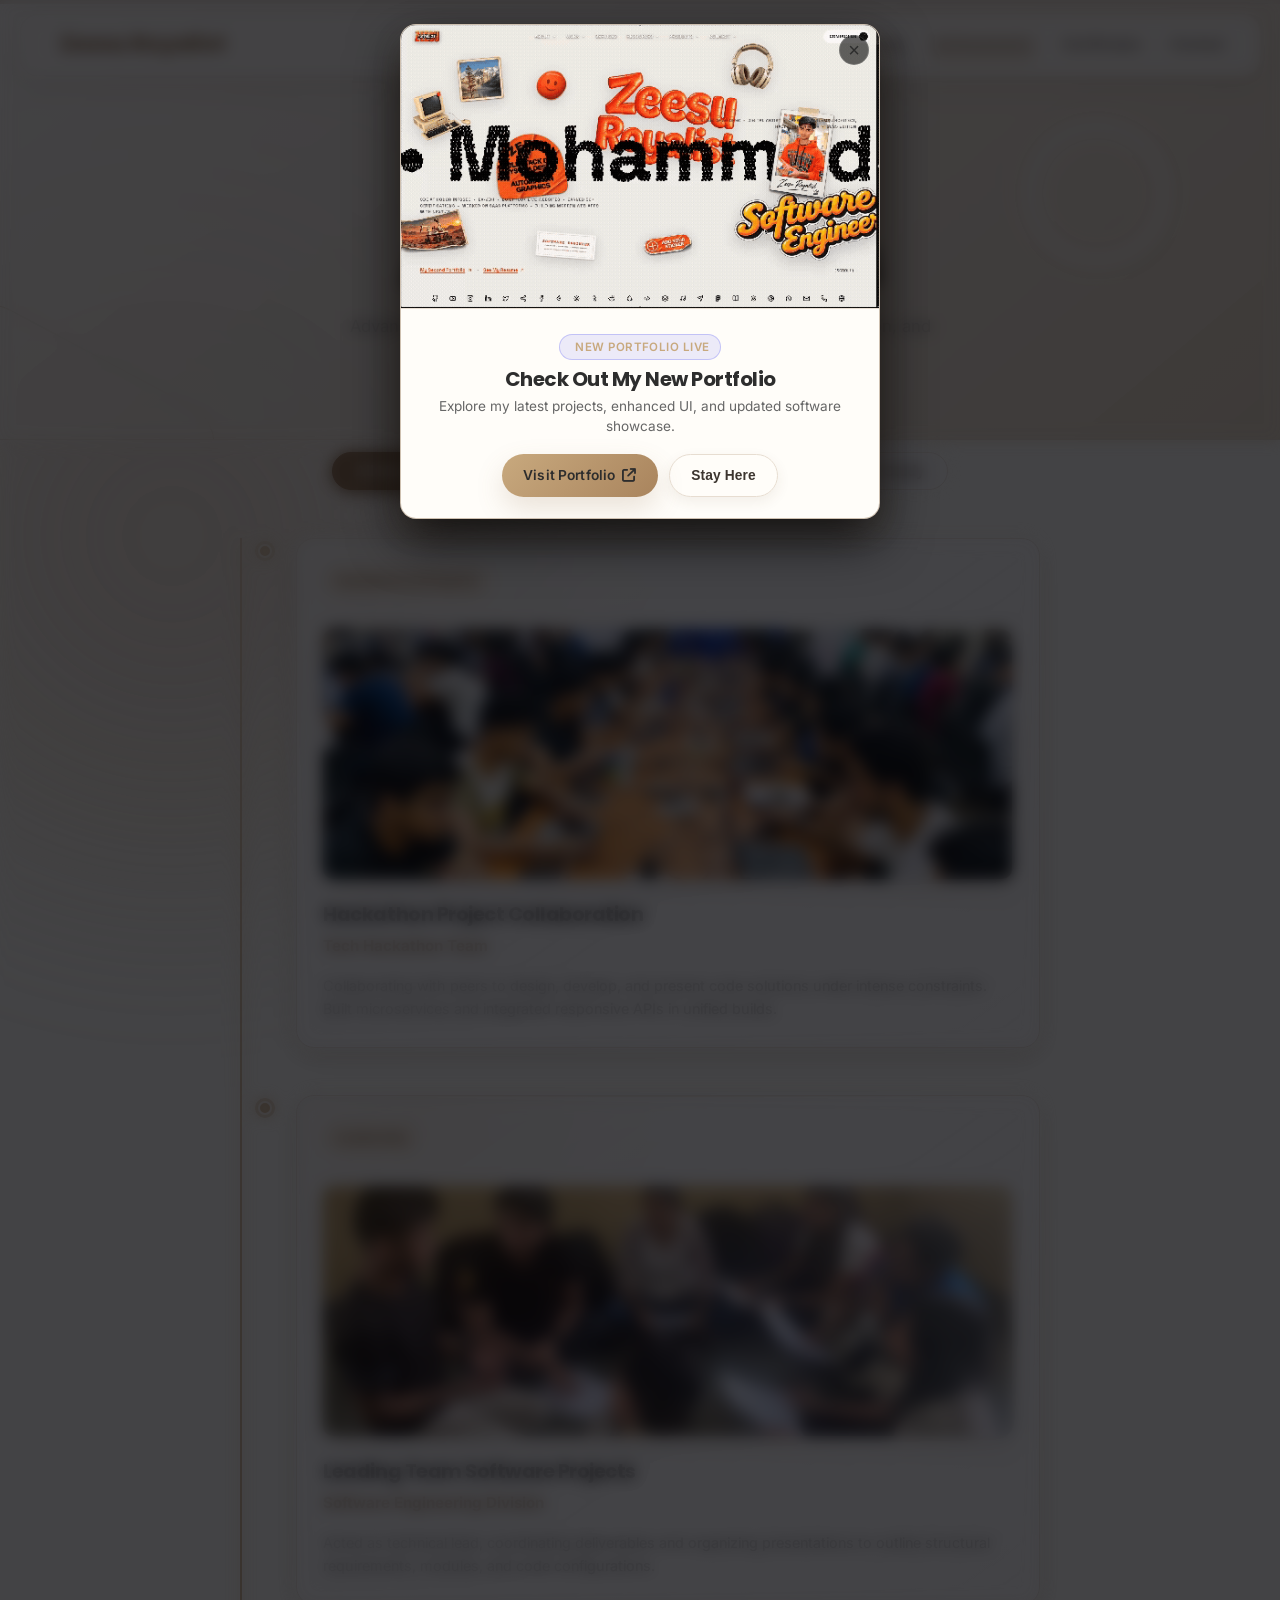
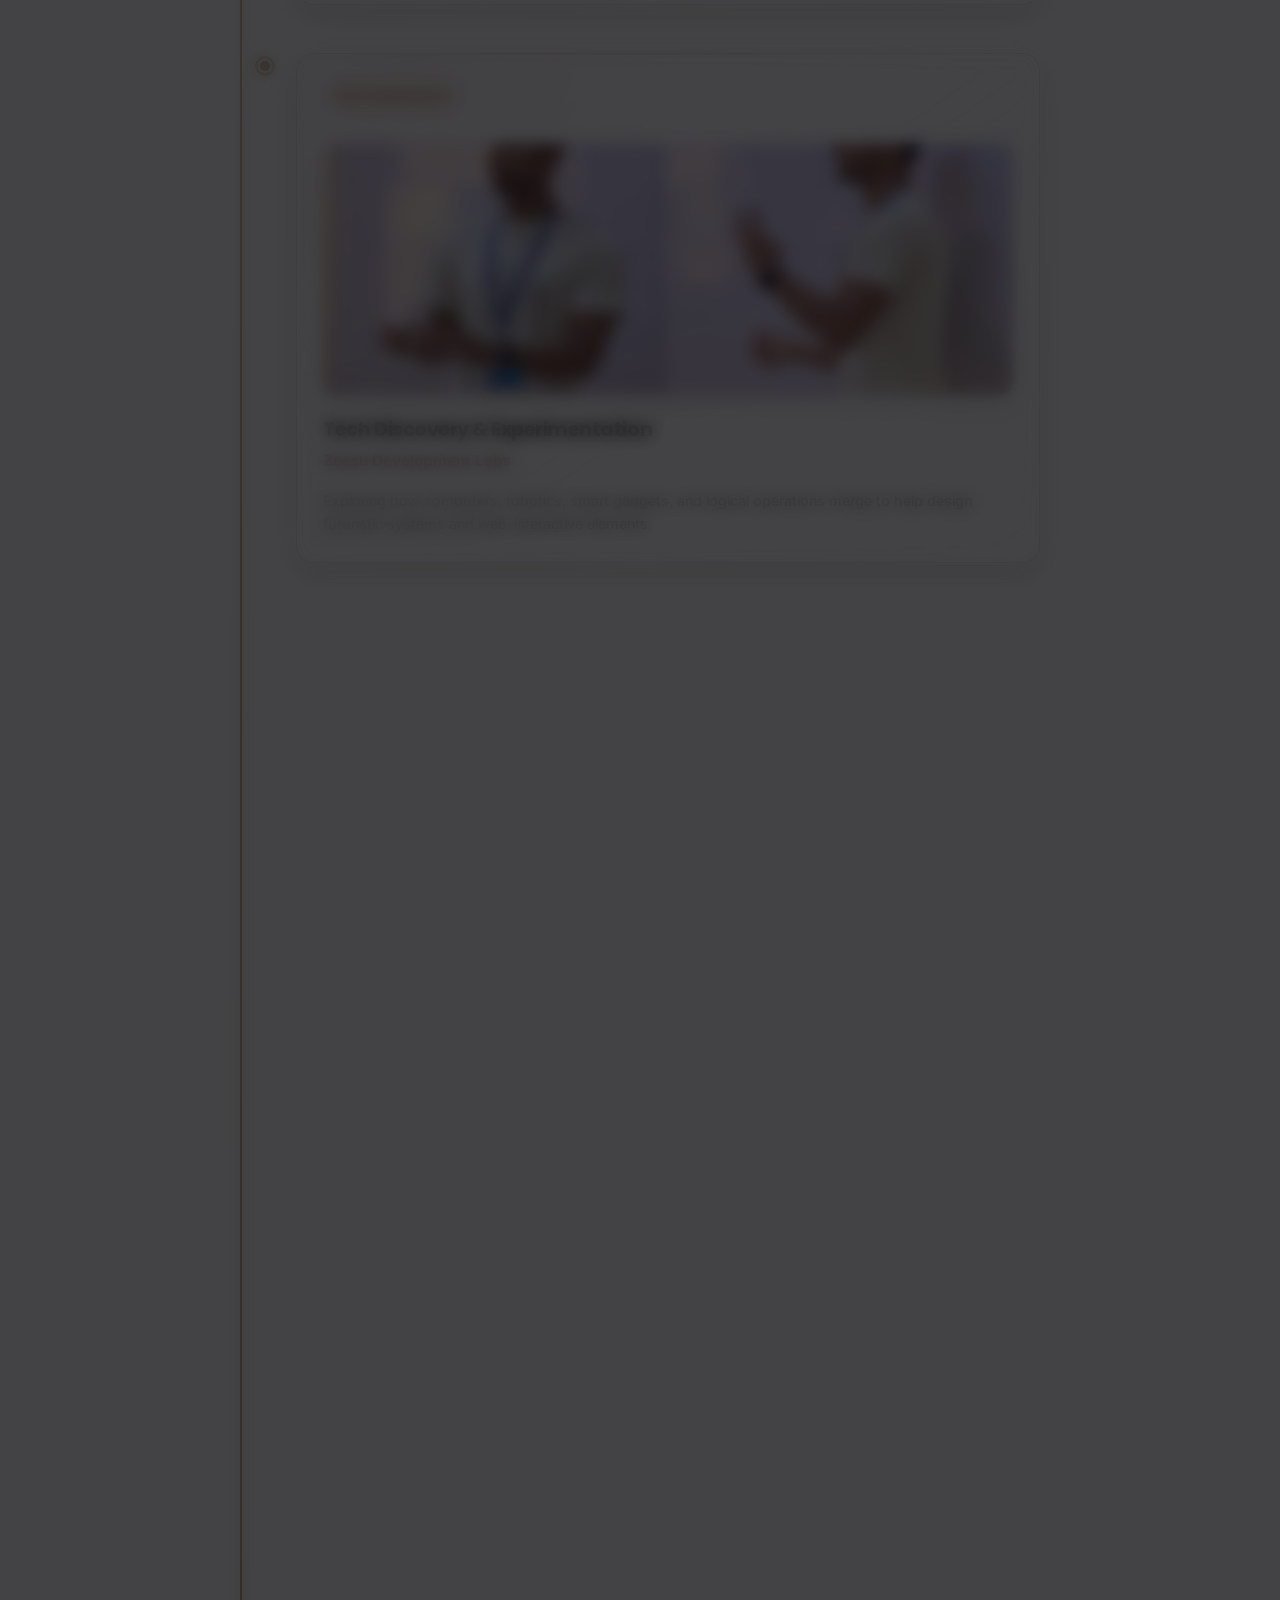
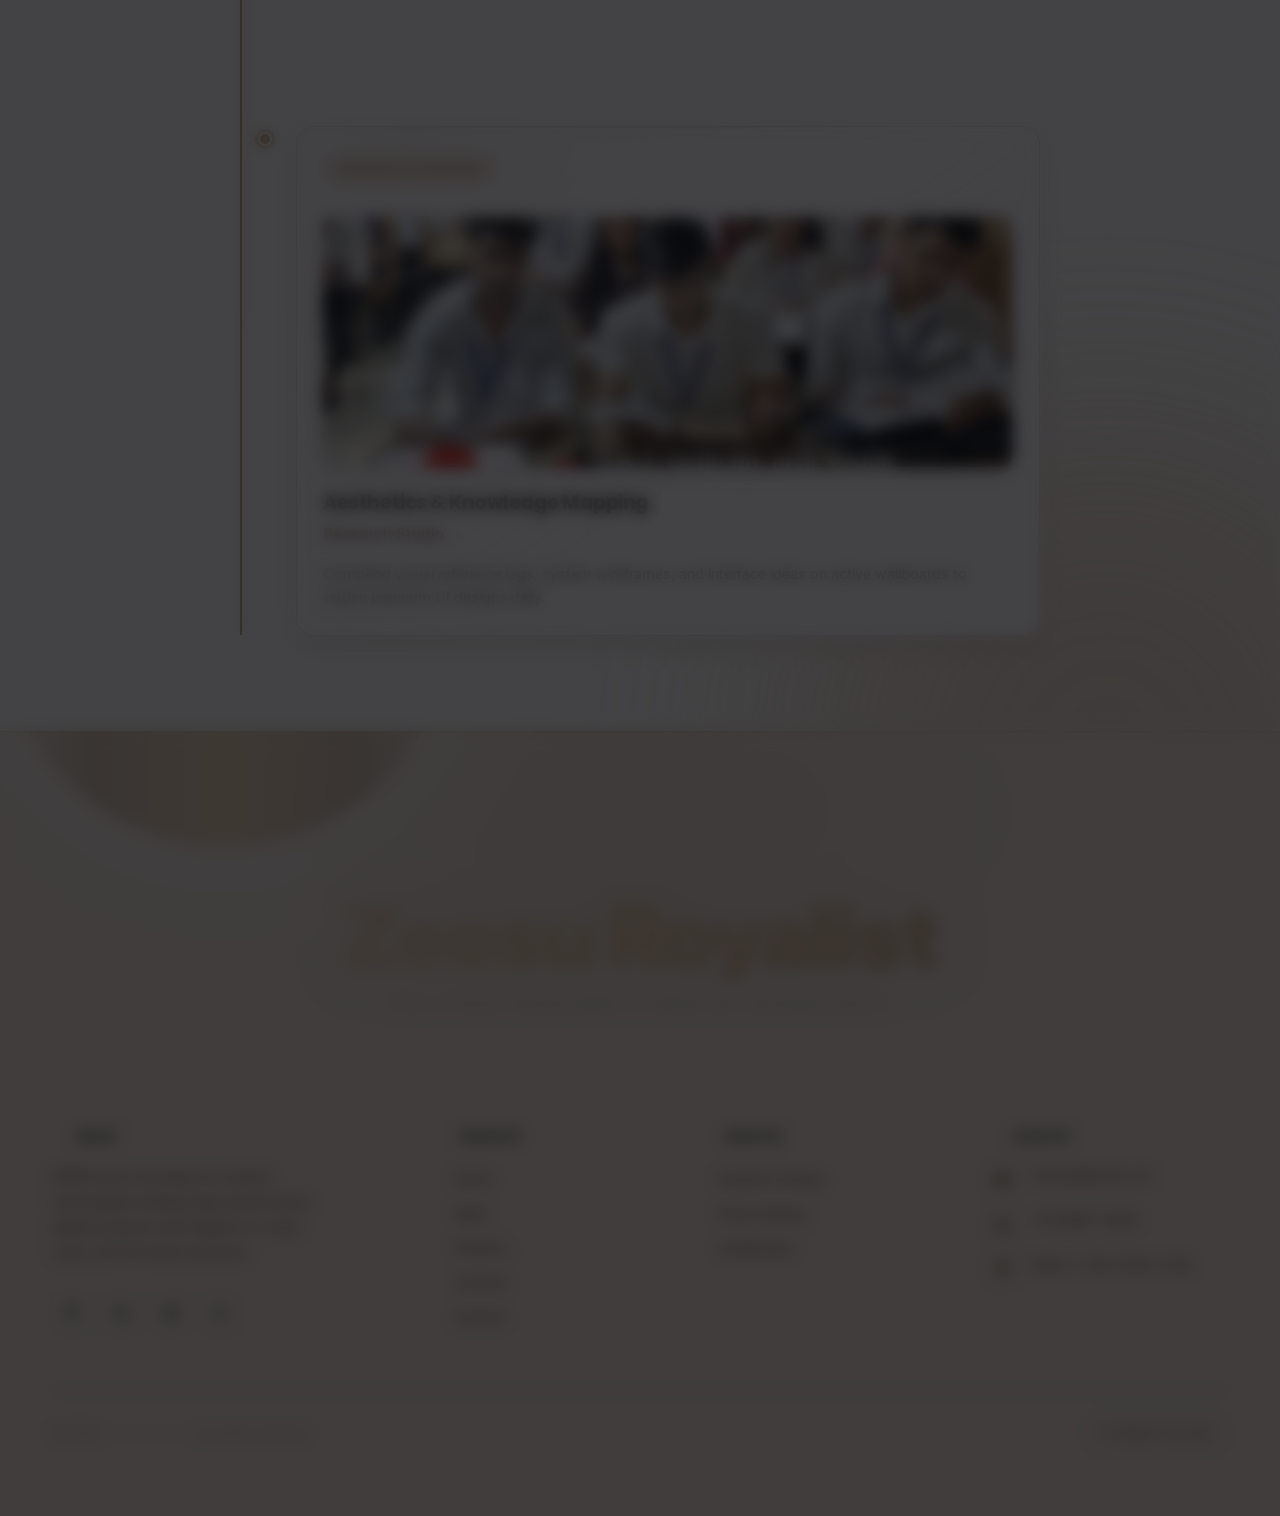
==== commit bc759171: "new things added" ====
--- a/achievements.html
+++ b/achievements.html
@@ -1,15 +1,24 @@
 <!DOCTYPE html>
 <html lang="en">
+
 <head>
     <meta charset="UTF-8">
     <meta name="viewport" content="width=device-width, initial-scale=1.0">
     <title>Journey & Achievements - Zeesu Royalist</title>
-    <meta name="description" content="Trace Zeesu Royalist's professional path, milestones, collaborations, hackathons, and achievements.">
-    
+    <meta name="description"
+        content="Trace Zeesu Royalist's professional path, milestones, collaborations, hackathons, and achievements.">
+
+    <!-- Favicon & Apple Safari Icons -->
+    <link rel="icon" type="image/x-icon" href="favicon.ico">
+    <link rel="icon" type="image/png" sizes="32x32" href="favicon-32x32.png">
+    <link rel="icon" type="image/png" sizes="16x16" href="favicon-16x16.png">
+    <link rel="apple-touch-icon" sizes="180x180" href="apple-touch-icon.png">
+
     <!-- CSS and Fonts -->
     <link rel="stylesheet" href="https://cdnjs.cloudflare.com/ajax/libs/font-awesome/6.5.0/css/all.min.css">
     <link rel="stylesheet" href="styles.css">
 </head>
+
 <body>
 
     <!-- Header Section -->
@@ -56,17 +65,20 @@
 
         <!-- Custom Centered Timeline Wrapper -->
         <div class="timeline" style="max-width: 800px; margin: 0 auto; border-left: 2px solid var(--border-glass);">
-            
+
             <!-- Moment 1: Hackathon -->
             <div class="timeline-item reveal" data-category="collaboration">
                 <div class="timeline-card glass-card tilt">
                     <span class="timeline-date">Hackathons & Projects</span>
                     <div style="display: flex; gap: 1.5rem; margin-top: 1rem; flex-wrap: wrap;">
-                        <img src="images/BB.jpeg" alt="Hackathon Project" style="width: 100%; max-height: 250px; object-fit: cover; border-radius: var(--radius-sm);">
+                        <img src="images/BB.jpeg" alt="Hackathon Project"
+                            style="width: 100%; max-height: 250px; object-fit: cover; border-radius: var(--radius-sm);">
                         <div>
                             <h4>Hackathon Project Collaboration</h4>
                             <p class="timeline-org">Tech Hackathon Team</p>
-                            <p class="timeline-desc">Collaborating with peers to design, develop, and present code solutions under intense constraints. Built microservices and integrated responsive APIs in unified builds.</p>
+                            <p class="timeline-desc">Collaborating with peers to design, develop, and present code
+                                solutions under intense constraints. Built microservices and integrated responsive APIs
+                                in unified builds.</p>
                         </div>
                     </div>
                 </div>
@@ -77,11 +89,13 @@
                 <div class="timeline-card glass-card tilt">
                     <span class="timeline-date">Leadership</span>
                     <div style="display: flex; gap: 1.5rem; margin-top: 1rem; flex-wrap: wrap;">
-                        <img src="images/1.jpeg" alt="Leading Team" style="width: 100%; max-height: 250px; object-fit: cover; border-radius: var(--radius-sm);">
+                        <img src="images/1.jpeg" alt="Leading Team"
+                            style="width: 100%; max-height: 250px; object-fit: cover; border-radius: var(--radius-sm);">
                         <div>
                             <h4>Leading Team Software Projects</h4>
                             <p class="timeline-org">Software Engineering Division</p>
-                            <p class="timeline-desc">Acted as technical lead, coordinating deliverables and organizing presentations to outline structural requirements, modules, and code configurations.</p>
+                            <p class="timeline-desc">Acted as technical lead, coordinating deliverables and organizing
+                                presentations to outline structural requirements, modules, and code configurations.</p>
                         </div>
                     </div>
                 </div>
@@ -92,11 +106,13 @@
                 <div class="timeline-card glass-card tilt">
                     <span class="timeline-date">Tech Explorations</span>
                     <div style="display: flex; gap: 1.5rem; margin-top: 1rem; flex-wrap: wrap;">
-                        <img src="images/AA.jpeg" alt="Tech Discovery" style="width: 100%; max-height: 250px; object-fit: cover; border-radius: var(--radius-sm);">
+                        <img src="images/AA.jpeg" alt="Tech Discovery"
+                            style="width: 100%; max-height: 250px; object-fit: cover; border-radius: var(--radius-sm);">
                         <div>
                             <h4>Tech Discovery & Experimentation</h4>
                             <p class="timeline-org">Zeesu Development Labs</p>
-                            <p class="timeline-desc">Exploring how computers, robotics, smart gadgets, and logical operations merge to help design futuristic systems and web-interactive elements.</p>
+                            <p class="timeline-desc">Exploring how computers, robotics, smart gadgets, and logical
+                                operations merge to help design futuristic systems and web-interactive elements.</p>
                         </div>
                     </div>
                 </div>
@@ -107,11 +123,13 @@
                 <div class="timeline-card glass-card tilt">
                     <span class="timeline-date">Speaking & Demos</span>
                     <div style="display: flex; gap: 1.5rem; margin-top: 1rem; flex-wrap: wrap;">
-                        <img src="images/3.jpeg" alt="Team presentation" style="width: 100%; max-height: 250px; object-fit: cover; border-radius: var(--radius-sm);">
+                        <img src="images/3.jpeg" alt="Team presentation"
+                            style="width: 100%; max-height: 250px; object-fit: cover; border-radius: var(--radius-sm);">
                         <div>
                             <h4>Technical Presentations & Pitching</h4>
                             <p class="timeline-org">Innovation Hub</p>
-                            <p class="timeline-desc">Explaining system architectures, UI animations, and algorithms to development teams. Facilitating reviews and code walk-throughs.</p>
+                            <p class="timeline-desc">Explaining system architectures, UI animations, and algorithms to
+                                development teams. Facilitating reviews and code walk-throughs.</p>
                         </div>
                     </div>
                 </div>
@@ -122,11 +140,13 @@
                 <div class="timeline-card glass-card tilt">
                     <span class="timeline-date">Research</span>
                     <div style="display: flex; gap: 1.5rem; margin-top: 1rem; flex-wrap: wrap;">
-                        <img src="images/2.jpeg" alt="Knowledge library" style="width: 100%; max-height: 250px; object-fit: cover; border-radius: var(--radius-sm);">
+                        <img src="images/2.jpeg" alt="Knowledge library"
+                            style="width: 100%; max-height: 250px; object-fit: cover; border-radius: var(--radius-sm);">
                         <div>
                             <h4>Gaining Knowledge Through Literatures</h4>
                             <p class="timeline-org">University & Tech Libraries</p>
-                            <p class="timeline-desc">Devoting hours to studying systems, object-oriented concepts, algorithms, and project planning paradigms through classical text books.</p>
+                            <p class="timeline-desc">Devoting hours to studying systems, object-oriented concepts,
+                                algorithms, and project planning paradigms through classical text books.</p>
                         </div>
                     </div>
                 </div>
@@ -137,11 +157,13 @@
                 <div class="timeline-card glass-card tilt">
                     <span class="timeline-date">Aesthetics & Inspiration</span>
                     <div style="display: flex; gap: 1.5rem; margin-top: 1rem; flex-wrap: wrap;">
-                        <img src="images/4.jpeg" alt="Inspiration wall" style="width: 100%; max-height: 250px; object-fit: cover; border-radius: var(--radius-sm);">
+                        <img src="images/4.jpeg" alt="Inspiration wall"
+                            style="width: 100%; max-height: 250px; object-fit: cover; border-radius: var(--radius-sm);">
                         <div>
                             <h4>Aesthetics & Knowledge Mapping</h4>
                             <p class="timeline-org">Research Studio</p>
-                            <p class="timeline-desc">Compiling visual reference logs, system wireframes, and interface ideas on active wallboards to inspire premium UI designs daily.</p>
+                            <p class="timeline-desc">Compiling visual reference logs, system wireframes, and interface
+                                ideas on active wallboards to inspire premium UI designs daily.</p>
                         </div>
                     </div>
                 </div>
@@ -169,18 +191,23 @@
                     <!-- Col 1 – About -->
                     <div class="footer-col footer-about">
                         <h3>About</h3>
-                        <p>MERN stack developer &amp; creative technologist building high-performance digital products with elegant UI, clean code, and full-stack precision.</p>
+                        <p>MERN stack developer &amp; creative technologist building high-performance digital products
+                            with elegant UI, clean code, and full-stack precision.</p>
                         <div class="footer-socials">
-                            <a href="https://github.com/zeesu-royalist" class="footer-social-btn" title="GitHub" target="_blank" rel="noopener">
+                            <a href="https://github.com/zeesu-royalist" class="footer-social-btn" title="GitHub"
+                                target="_blank" rel="noopener">
                                 <i class="fab fa-github"></i>
                             </a>
-                            <a href="https://www.linkedin.com/in/mohammad-jishan-4361972ba/" class="footer-social-btn" title="LinkedIn" target="_blank" rel="noopener">
+                            <a href="https://www.linkedin.com/in/mohammad-jishan-4361972ba/" class="footer-social-btn"
+                                title="LinkedIn" target="_blank" rel="noopener">
                                 <i class="fab fa-linkedin-in"></i>
                             </a>
-                            <a href="https://x.com/zeesu_royalist" class="footer-social-btn" title="Twitter / X" target="_blank" rel="noopener">
+                            <a href="https://x.com/zeesu_royalist" class="footer-social-btn" title="Twitter / X"
+                                target="_blank" rel="noopener">
                                 <i class="fab fa-twitter"></i>
                             </a>
-                            <a href="https://www.instagram.com/zeesu_royalist/" class="footer-social-btn" title="Instagram" target="_blank" rel="noopener">
+                            <a href="https://www.instagram.com/zeesu_royalist/" class="footer-social-btn"
+                                title="Instagram" target="_blank" rel="noopener">
                                 <i class="fab fa-instagram"></i>
                             </a>
                         </div>
@@ -257,7 +284,7 @@
 
                     timelineItems.forEach(item => {
                         const itemCategory = item.getAttribute('data-category');
-                        
+
                         if (filterValue === 'all' || itemCategory === filterValue) {
                             item.style.display = 'block';
                             // Trigger slight transition delay recalculations
@@ -271,4 +298,5 @@
         });
     </script>
 </body>
-</html>
+
+</html>
--- a/styles.css
+++ b/styles.css
@@ -374,7 +374,8 @@
 .profile-frame video {
     width: 100%;
     height: 100%;
-    object-fit: cover; /* Image ki tarah crop hoke fill karega */
+    object-fit: cover;
+    /* Image ki tarah crop hoke fill karega */
     display: block;
 }
 
@@ -1142,25 +1143,31 @@
     overflow: hidden;
     padding: 0;
 }
+
 footer::before {
     content: '';
     position: absolute;
-    top: 0; left: 0;
-    width: 100%; height: 1px;
+    top: 0;
+    left: 0;
+    width: 100%;
+    height: 1px;
     background: linear-gradient(90deg,
-        transparent 0%,
-        rgba(139,107,74,0.25) 20%,
-        rgba(231,200,155,0.55) 50%,
-        rgba(139,107,74,0.25) 80%,
-        transparent 100%);
-}
+            transparent 0%,
+            rgba(139, 107, 74, 0.25) 20%,
+            rgba(231, 200, 155, 0.55) 50%,
+            rgba(139, 107, 74, 0.25) 80%,
+            transparent 100%);
+}
+
 footer::after {
     content: '';
     position: absolute;
-    top: -120px; left: 50%;
+    top: -120px;
+    left: 50%;
     transform: translateX(-50%);
-    width: 800px; height: 400px;
-    background: radial-gradient(ellipse, rgba(139,107,74,0.07) 0%, transparent 70%);
+    width: 800px;
+    height: 400px;
+    background: radial-gradient(ellipse, rgba(139, 107, 74, 0.07) 0%, transparent 70%);
     pointer-events: none;
 }
 
@@ -1171,23 +1178,25 @@
     position: relative;
     z-index: 1;
 }
+
 .footer-brand-name {
     font-family: var(--font-heading);
     font-size: clamp(2.8rem, 7vw, 5.5rem);
     font-weight: 900;
     letter-spacing: -2px;
     background: linear-gradient(135deg,
-        rgba(231,221,209,0.35) 0%,
-        rgba(231,200,155,0.8) 45%,
-        rgba(169,127,90,0.6) 100%);
+            rgba(231, 221, 209, 0.35) 0%,
+            rgba(231, 200, 155, 0.8) 45%,
+            rgba(169, 127, 90, 0.6) 100%);
     -webkit-background-clip: text;
     -webkit-text-fill-color: transparent;
     background-clip: text;
     line-height: 1;
     display: block;
     margin-bottom: 0.9rem;
-    filter: drop-shadow(0 0 30px rgba(139,107,74,0.2));
-}
+    filter: drop-shadow(0 0 30px rgba(139, 107, 74, 0.2));
+}
+
 .footer-tagline {
     font-size: 0.82rem;
     color: var(--text-gray);
@@ -1195,24 +1204,39 @@
     text-transform: uppercase;
     opacity: 0.55;
 }
+
 .footer-divider {
-    width: 100%; height: 1px;
+    width: 100%;
+    height: 1px;
     background: linear-gradient(90deg, transparent, var(--border-glass) 30%, var(--border-glass) 70%, transparent);
 }
 
 /* Main grid */
-.footer-main { padding: 4rem 0 2.5rem; position: relative; z-index: 1; }
+.footer-main {
+    padding: 4rem 0 2.5rem;
+    position: relative;
+    z-index: 1;
+}
+
 .footer-grid {
     display: grid;
     grid-template-columns: 1.4fr 0.9fr 1fr 1fr;
     gap: 3rem;
     margin-bottom: 3.5rem;
 }
+
 @media (max-width: 1100px) {
-    .footer-grid { grid-template-columns: 1fr 1fr; gap: 2.5rem 3rem; }
-}
+    .footer-grid {
+        grid-template-columns: 1fr 1fr;
+        gap: 2.5rem 3rem;
+    }
+}
+
 @media (max-width: 600px) {
-    .footer-grid { grid-template-columns: 1fr; gap: 2.5rem; }
+    .footer-grid {
+        grid-template-columns: 1fr;
+        gap: 2.5rem;
+    }
 }
 
 /* Column headings */
@@ -1220,7 +1244,7 @@
     font-family: var(--font-heading);
     font-size: 0.7rem;
     font-weight: 800;
-    color: rgba(231,200,155,0.65);
+    color: rgba(231, 200, 155, 0.65);
     text-transform: uppercase;
     letter-spacing: 2.5px;
     margin-bottom: 1.4rem;
@@ -1228,11 +1252,13 @@
     align-items: center;
     gap: 0.5rem;
 }
+
 .footer-col h3::before {
     content: '';
     display: inline-block;
-    width: 16px; height: 1px;
-    background: rgba(231,200,155,0.45);
+    width: 16px;
+    height: 1px;
+    background: rgba(231, 200, 155, 0.45);
     flex-shrink: 0;
 }
 
@@ -1246,87 +1272,142 @@
 }
 
 /* Social icons */
-.footer-socials { display: flex; gap: 0.6rem; flex-wrap: wrap; }
+.footer-socials {
+    display: flex;
+    gap: 0.6rem;
+    flex-wrap: wrap;
+}
+
 .footer-social-btn {
-    width: 40px; height: 40px;
+    width: 40px;
+    height: 40px;
     border-radius: 10px;
-    background: rgba(255,255,255,0.03);
+    background: rgba(255, 255, 255, 0.03);
     border: 1px solid var(--border-glass);
-    display: inline-flex; align-items: center; justify-content: center;
+    display: inline-flex;
+    align-items: center;
+    justify-content: center;
     color: var(--text-gray);
     font-size: 0.92rem;
-    transition: all 0.3s cubic-bezier(0.34,1.56,0.64,1);
+    transition: all 0.3s cubic-bezier(0.34, 1.56, 0.64, 1);
     text-decoration: none;
-    position: relative; overflow: hidden;
-}
+    position: relative;
+    overflow: hidden;
+}
+
 .footer-social-btn::before {
     content: '';
-    position: absolute; inset: 0;
+    position: absolute;
+    inset: 0;
     background: var(--gradient-primary);
     opacity: 0;
     transition: opacity 0.3s ease;
     border-radius: inherit;
 }
-.footer-social-btn i { position: relative; z-index: 1; transition: transform 0.3s cubic-bezier(0.34,1.56,0.64,1); }
+
+.footer-social-btn i {
+    position: relative;
+    z-index: 1;
+    transition: transform 0.3s cubic-bezier(0.34, 1.56, 0.64, 1);
+}
+
 .footer-social-btn:hover {
-    border-color: rgba(231,200,155,0.4);
+    border-color: rgba(231, 200, 155, 0.4);
     color: #fff;
     transform: translateY(-4px) scale(1.08);
-    box-shadow: 0 8px 20px rgba(139,107,74,0.28);
-}
-.footer-social-btn:hover::before { opacity: 1; }
-.footer-social-btn:hover i { transform: scale(1.15) rotate(-8deg); }
+    box-shadow: 0 8px 20px rgba(139, 107, 74, 0.28);
+}
+
+.footer-social-btn:hover::before {
+    opacity: 1;
+}
+
+.footer-social-btn:hover i {
+    transform: scale(1.15) rotate(-8deg);
+}
 
 /* Links */
-.footer-links { list-style: none; display: flex; flex-direction: column; gap: 0.55rem; }
+.footer-links {
+    list-style: none;
+    display: flex;
+    flex-direction: column;
+    gap: 0.55rem;
+}
+
 .footer-links a {
     font-size: 0.87rem;
     color: var(--text-gray);
-    display: inline-flex; align-items: center;
+    display: inline-flex;
+    align-items: center;
     transition: all 0.25s ease;
     position: relative;
 }
+
 .footer-links a::before {
     content: '→';
     font-size: 0.72rem;
     opacity: 0;
     transform: translateX(-8px);
     transition: all 0.25s ease;
-    color: rgba(231,200,155,0.8);
+    color: rgba(231, 200, 155, 0.8);
     display: inline-block;
     margin-right: 0;
 }
-.footer-links a:hover { color: rgba(231,200,155,0.95); padding-left: 18px; }
-.footer-links a:hover::before { opacity: 1; transform: translateX(-18px); }
+
+.footer-links a:hover {
+    color: rgba(231, 200, 155, 0.95);
+    padding-left: 18px;
+}
+
+.footer-links a:hover::before {
+    opacity: 1;
+    transform: translateX(-18px);
+}
 
 /* Contact */
-.footer-contact-list { list-style: none; display: flex; flex-direction: column; gap: 0.9rem; }
+.footer-contact-list {
+    list-style: none;
+    display: flex;
+    flex-direction: column;
+    gap: 0.9rem;
+}
+
 .footer-contact-list li {
-    display: flex; align-items: flex-start; gap: 0.75rem;
-    font-size: 0.84rem; color: var(--text-gray); line-height: 1.5;
-}
+    display: flex;
+    align-items: flex-start;
+    gap: 0.75rem;
+    font-size: 0.84rem;
+    color: var(--text-gray);
+    line-height: 1.5;
+}
+
 .footer-contact-list i {
-    width: 30px; height: 30px;
+    width: 30px;
+    height: 30px;
     border-radius: 8px;
-    background: rgba(139,107,74,0.07);
+    background: rgba(139, 107, 74, 0.07);
     border: 1px solid var(--border-glass);
-    display: flex; align-items: center; justify-content: center;
-    color: rgba(231,200,155,0.65);
+    display: flex;
+    align-items: center;
+    justify-content: center;
+    color: rgba(231, 200, 155, 0.65);
     font-size: 0.75rem;
     flex-shrink: 0;
     transition: all 0.25s ease;
 }
+
 .footer-contact-list li:hover i {
-    background: rgba(139,107,74,0.16);
-    border-color: rgba(231,200,155,0.3);
-    color: rgba(231,200,155,1);
+    background: rgba(139, 107, 74, 0.16);
+    border-color: rgba(231, 200, 155, 0.3);
+    color: rgba(231, 200, 155, 1);
     transform: scale(1.1);
 }
 
 /* Bottom bar */
 .footer-bottom {
-    position: relative; z-index: 1;
-    border-top: 1px solid rgba(255,255,255,0.04);
+    position: relative;
+    z-index: 1;
+    border-top: 1px solid rgba(255, 255, 255, 0.04);
     padding: 1.5rem 0;
     display: flex;
     align-items: center;
@@ -1334,37 +1415,67 @@
     gap: 1rem;
     flex-wrap: wrap;
 }
-.footer-bottom p { font-size: 0.78rem; color: var(--text-dark); opacity: 0.55; }
-.footer-bottom p span { color: rgba(231,200,155,0.55); }
+
+.footer-bottom p {
+    font-size: 0.78rem;
+    color: var(--text-dark);
+    opacity: 0.55;
+}
+
+.footer-bottom p span {
+    color: rgba(231, 200, 155, 0.55);
+}
 
 /* Back-to-top */
 .footer-back-to-top {
-    display: inline-flex; align-items: center; gap: 0.45rem;
-    font-size: 0.75rem; font-weight: 700;
+    display: inline-flex;
+    align-items: center;
+    gap: 0.45rem;
+    font-size: 0.75rem;
+    font-weight: 700;
     color: var(--text-gray);
-    text-transform: uppercase; letter-spacing: 1px;
-    background: rgba(139,107,74,0.06);
+    text-transform: uppercase;
+    letter-spacing: 1px;
+    background: rgba(139, 107, 74, 0.06);
     border: 1px solid var(--border-glass);
     padding: 0.5rem 1rem;
     border-radius: 50px;
     cursor: pointer;
     transition: all 0.3s ease;
-    text-decoration: none; opacity: 0.65;
-}
-.footer-back-to-top i { transition: transform 0.3s cubic-bezier(0.34,1.56,0.64,1); font-size: 0.68rem; }
+    text-decoration: none;
+    opacity: 0.65;
+}
+
+.footer-back-to-top i {
+    transition: transform 0.3s cubic-bezier(0.34, 1.56, 0.64, 1);
+    font-size: 0.68rem;
+}
+
 .footer-back-to-top:hover {
     opacity: 1;
-    color: rgba(231,200,155,0.9);
-    border-color: rgba(231,200,155,0.25);
-    background: rgba(139,107,74,0.12);
+    color: rgba(231, 200, 155, 0.9);
+    border-color: rgba(231, 200, 155, 0.25);
+    background: rgba(139, 107, 74, 0.12);
     transform: translateY(-2px);
 }
-.footer-back-to-top:hover i { transform: translateY(-3px); }
+
+.footer-back-to-top:hover i {
+    transform: translateY(-3px);
+}
 
 @media (max-width: 600px) {
-    .footer-brand-name { font-size: clamp(2rem, 11vw, 3rem); }
-    .footer-bottom { justify-content: center; text-align: center; }
-    .footer-brand-banner { padding: 3rem 1rem 2.5rem; }
+    .footer-brand-name {
+        font-size: clamp(2rem, 11vw, 3rem);
+    }
+
+    .footer-bottom {
+        justify-content: center;
+        text-align: center;
+    }
+
+    .footer-brand-banner {
+        padding: 3rem 1rem 2.5rem;
+    }
 }
 
 /* --- Pages Layout Specifics (Filter and details) --- */
@@ -1604,6 +1715,194 @@
     font-size: 2rem;
     cursor: pointer;
 }
+
+/* ================= New Portfolio Modal ================= */
+.np-overlay {
+    position: fixed;
+    inset: 0;
+    background: rgba(4, 4, 9, 0.75);
+    backdrop-filter: blur(8px);
+    -webkit-backdrop-filter: blur(8px);
+    z-index: 9999999;
+    display: flex;
+    align-items: flex-start;
+    justify-content: center;
+    padding: 24px 1rem;
+    overflow-y: auto;
+    opacity: 0;
+    visibility: hidden;
+    transition: opacity 0.25s ease, visibility 0.25s ease;
+}
+
+.np-overlay.active {
+    opacity: 1;
+    visibility: visible;
+}
+
+.np-card {
+    position: relative;
+    background: var(--bg-dark, #07070f);
+    border: 1px solid var(--border-glass-focus, rgba(99, 102, 241, 0.35));
+    border-radius: var(--radius-md, 16px);
+    max-width: 480px;
+    width: 100%;
+    overflow: hidden;
+    box-shadow: 0 20px 50px rgba(0, 0, 0, 0.8), var(--shadow-glow);
+    transform: translateY(-20px) scale(0.98);
+    transition: transform 0.3s cubic-bezier(0.16, 1, 0.3, 1);
+}
+
+.np-overlay.active .np-card {
+    transform: translateY(0) scale(1);
+}
+
+.np-close-icon {
+    position: absolute;
+    top: 10px;
+    right: 10px;
+    width: 30px;
+    height: 30px;
+    border-radius: 50%;
+    background: rgba(0, 0, 0, 0.6);
+    border: 1px solid rgba(255, 255, 255, 0.15);
+    color: var(--text-white, #fff);
+    font-size: 1.25rem;
+    line-height: 1;
+    display: flex;
+    align-items: center;
+    justify-content: center;
+    cursor: pointer;
+    z-index: 10;
+    transition: var(--transition-fast, all 0.2s ease);
+}
+
+.np-close-icon:hover {
+    background: rgba(239, 68, 68, 0.85);
+    transform: scale(1.08);
+}
+
+.np-media {
+    width: 100%;
+    background: #000;
+    border-bottom: 1px solid var(--border-glass, rgba(255, 255, 255, 0.08));
+}
+
+.np-media img {
+    width: 100%;
+    height: auto;
+    display: block;
+    object-fit: contain;
+}
+
+.np-body {
+    padding: 1.25rem 1.4rem 1.35rem;
+    text-align: center;
+}
+
+.np-badge {
+    display: inline-flex;
+    align-items: center;
+    gap: 5px;
+    padding: 3px 10px;
+    background: rgba(99, 102, 241, 0.12);
+    border: 1px solid rgba(99, 102, 241, 0.3);
+    color: var(--accent-indigo, #818cf8);
+    border-radius: var(--radius-full, 9999px);
+    font-size: 0.72rem;
+    font-weight: 600;
+    text-transform: uppercase;
+    letter-spacing: 0.04em;
+    margin-bottom: 0.45rem;
+}
+
+.np-body h3 {
+    font-family: var(--font-heading, 'Outfit', sans-serif);
+    font-size: 1.25rem;
+    font-weight: 700;
+    color: var(--text-white, #fff);
+    margin-bottom: 0.3rem;
+}
+
+.np-body p {
+    font-size: 0.85rem;
+    color: var(--text-gray, #94a3b8);
+    line-height: 1.45;
+    margin-bottom: 1.1rem;
+}
+
+.np-actions {
+    display: flex;
+    gap: 0.65rem;
+    justify-content: center;
+    flex-wrap: wrap;
+}
+
+.np-actions .btn {
+    padding: 0.65rem 1.35rem;
+    font-size: 0.86rem;
+    font-weight: 600;
+    border-radius: var(--radius-full, 9999px);
+    display: inline-flex;
+    align-items: center;
+    gap: 0.45rem;
+    text-decoration: none;
+    cursor: pointer;
+    transition: var(--transition-smooth, all 0.4s cubic-bezier(0.16, 1, 0.3, 1));
+}
+
+.np-actions .btn-primary {
+    background: var(--gradient-primary);
+    color: var(--text-white, #fff);
+    box-shadow: var(--shadow-glow);
+    border: none;
+}
+
+.np-actions .btn-primary:hover {
+    transform: translateY(-2px);
+    box-shadow: 0 10px 25px rgba(99, 102, 241, 0.5);
+}
+
+.np-actions .btn-secondary {
+    background: rgba(255, 255, 255, 0.05);
+    color: var(--text-silver, #f1f5f9);
+    border: 1px solid var(--border-glass, rgba(255, 255, 255, 0.08));
+}
+
+.np-actions .btn-secondary:hover {
+    background: rgba(255, 255, 255, 0.1);
+    color: var(--text-white, #fff);
+    transform: translateY(-2px);
+}
+
+@media (max-width: 576px) {
+    .np-overlay {
+        padding: 12px 10px;
+    }
+
+    .np-body {
+        padding: 1rem 0.85rem 1.15rem;
+    }
+
+    .np-body h3 {
+        font-size: 1.1rem;
+    }
+
+    .np-body p {
+        font-size: 0.8rem;
+    }
+
+    .np-actions {
+        flex-direction: column;
+        width: 100%;
+    }
+
+    .np-actions .btn {
+        width: 100%;
+        justify-content: center;
+    }
+}
+
+
 
 /* --- Intersection Observer Animations classes --- */
 .reveal {
@@ -5936,6 +6235,7 @@
     .nav-links {
         gap: 1.0rem !important;
     }
+
     .nav-links a {
         font-size: 0.88rem !important;
     }
@@ -5947,6 +6247,7 @@
     text-align: left;
     position: relative;
 }
+
 .section-title-wrap h2 {
     font-family: var(--font-heading);
     font-size: 2.4rem;
@@ -5956,6 +6257,7 @@
     margin-bottom: 1rem;
     letter-spacing: -0.5px;
 }
+
 .section-title-wrap p {
     color: var(--text-gray);
     font-size: 1.1rem;
@@ -5969,6 +6271,7 @@
     width: 100%;
     overflow: hidden;
 }
+
 .skills-grid-overlay {
     position: absolute;
     top: 0;
@@ -5979,7 +6282,7 @@
     opacity: 0.07;
     z-index: -2;
     background-size: 30px 30px;
-    background-image: 
+    background-image:
         linear-gradient(to right, rgba(139, 107, 74, 0.12) 1px, transparent 1px),
         linear-gradient(to bottom, rgba(139, 107, 74, 0.12) 1px, transparent 1px);
 }
@@ -5992,6 +6295,7 @@
     align-items: center;
     margin-bottom: 5rem;
 }
+
 @media (max-width: 900px) {
     .skills-hero-grid {
         grid-template-columns: 1fr;
@@ -5999,6 +6303,7 @@
         margin-bottom: 4rem;
     }
 }
+
 .skills-stats-dock {
     padding: 2.5rem;
     border-radius: var(--radius-lg);
@@ -6011,6 +6316,7 @@
     flex-direction: column;
     gap: 1.5rem;
 }
+
 .skills-stats-dock::before {
     content: '';
     position: absolute;
@@ -6024,6 +6330,7 @@
     filter: blur(25px);
     pointer-events: none;
 }
+
 .skills-stats-dock h3 {
     font-family: var(--font-heading);
     font-size: 1.15rem;
@@ -6038,9 +6345,11 @@
     align-items: center;
     gap: 0.6rem;
 }
+
 .skills-stats-dock h3 i {
     color: var(--accent-indigo);
 }
+
 .stats-list {
     display: flex;
     flex-direction: column;
@@ -6049,16 +6358,19 @@
     padding: 0;
     margin: 0;
 }
+
 .stats-item {
     display: flex;
     justify-content: space-between;
     align-items: center;
 }
+
 .stats-item span {
     font-size: 0.95rem;
     color: var(--text-gray);
     font-weight: 500;
 }
+
 .stats-item strong {
     font-family: var(--font-heading);
     font-size: 0.8rem;
@@ -6086,15 +6398,18 @@
     border-bottom: 1px solid var(--border-glass);
     padding-bottom: 0.6rem;
 }
+
 .featured-stack-title i {
     color: var(--accent-indigo);
 }
+
 .featured-stack-row {
     display: grid;
     grid-template-columns: repeat(auto-fit, minmax(230px, 1fr));
     gap: 2rem;
     margin-bottom: 5.5rem;
 }
+
 .radial-dial-card {
     padding: 2.5rem 1.8rem;
     border-radius: var(--radius-lg);
@@ -6110,11 +6425,13 @@
     position: relative;
     overflow: hidden;
 }
+
 .radial-dial-card:hover {
     transform: translateY(-8px);
     border-color: var(--brand-color);
     box-shadow: 0 15px 40px -15px var(--brand-glow), var(--shadow-glass);
 }
+
 .radial-dial-box {
     position: relative;
     width: 110px;
@@ -6123,26 +6440,32 @@
     align-items: center;
     justify-content: center;
 }
+
 .radial-dial-box svg {
     width: 110px;
     height: 110px;
     transform: rotate(-90deg);
 }
+
 .radial-dial-box svg circle {
     fill: none;
     stroke-width: 8;
     stroke-linecap: round;
 }
+
 .dial-track {
     stroke: rgba(139, 107, 74, 0.06);
 }
+
 .dial-progress {
     stroke: var(--brand-color);
-    stroke-dasharray: 283; /* 2 * PI * r (r=45) */
+    stroke-dasharray: 283;
+    /* 2 * PI * r (r=45) */
     stroke-dashoffset: 283;
     transition: stroke-dashoffset 2s cubic-bezier(0.16, 1, 0.3, 1);
     filter: drop-shadow(0 0 3px var(--brand-color));
 }
+
 .dial-percentage {
     position: absolute;
     font-family: var(--font-heading);
@@ -6154,6 +6477,7 @@
     align-items: center;
     line-height: 1.1;
 }
+
 .dial-percentage span {
     font-size: 0.65rem;
     color: var(--text-gray);
@@ -6162,11 +6486,13 @@
     letter-spacing: 0.5px;
     margin-top: 1px;
 }
+
 .radial-dial-info {
     display: flex;
     flex-direction: column;
     gap: 0.4rem;
 }
+
 .radial-dial-info h4 {
     font-family: var(--font-heading);
     font-weight: 800;
@@ -6175,12 +6501,14 @@
     margin: 0;
     letter-spacing: -0.2px;
 }
+
 .radial-dial-info p {
     font-size: 0.85rem;
     color: var(--text-gray);
     line-height: 1.5;
     margin: 0;
 }
+
 .radial-dial-tags {
     display: flex;
     flex-wrap: wrap;
@@ -6188,6 +6516,7 @@
     gap: 0.4rem;
     margin-top: 0.15rem;
 }
+
 .dial-tag {
     font-size: 0.72rem;
     font-weight: 700;
@@ -6198,6 +6527,7 @@
     border: 1px solid transparent;
     transition: var(--transition-fast);
 }
+
 .radial-dial-card:hover .dial-tag {
     border-color: var(--brand-color);
 }
@@ -6209,17 +6539,20 @@
     grid-template-columns: repeat(3, 1fr);
     gap: 2.5rem;
 }
+
 @media (max-width: 1100px) {
     .dashboard-layout-grid {
         grid-template-columns: repeat(2, 1fr);
     }
 }
+
 @media (max-width: 768px) {
     .dashboard-layout-grid {
         grid-template-columns: 1fr;
         gap: 2rem;
     }
 }
+
 .dashboard-column {
     display: flex;
     flex-direction: column;
@@ -6233,6 +6566,7 @@
     box-shadow: var(--shadow-glass);
     height: fit-content;
 }
+
 .dashboard-col-header {
     display: flex;
     align-items: center;
@@ -6241,6 +6575,7 @@
     padding-bottom: 1.2rem;
     margin-bottom: 0.5rem;
 }
+
 .dashboard-col-header h3 {
     font-family: var(--font-heading);
     font-weight: 800;
@@ -6252,10 +6587,12 @@
     margin: 0;
     letter-spacing: -0.2px;
 }
+
 .dashboard-col-header h3 i {
     color: var(--accent-indigo);
     font-size: 1.05rem;
 }
+
 .dashboard-col-count {
     font-family: var(--font-heading);
     font-weight: 800;
@@ -6266,11 +6603,13 @@
     border-radius: 6px;
     border: 1px solid rgba(231, 221, 209, 0.5);
 }
+
 .dashboard-cards-stack {
     display: flex;
     flex-direction: column;
     gap: 1.4rem;
 }
+
 .skill-horizontal-card {
     padding: 1.4rem;
     border-radius: var(--radius-md);
@@ -6284,22 +6623,26 @@
     position: relative;
     overflow: hidden;
 }
+
 .skill-horizontal-card:hover {
     transform: translateY(-5px);
     border-color: var(--brand-color);
     box-shadow: 0 10px 25px -10px var(--brand-glow), var(--shadow-glass);
 }
+
 .skill-horizontal-top {
     display: flex;
     align-items: center;
     justify-content: space-between;
     gap: 0.8rem;
 }
+
 .skill-horizontal-title-box {
     display: flex;
     align-items: center;
     gap: 0.75rem;
 }
+
 .skill-horizontal-icon {
     width: 36px;
     height: 36px;
@@ -6312,12 +6655,14 @@
     border: 1px solid rgba(231, 221, 209, 0.4);
     transition: var(--transition-smooth);
 }
+
 .skill-horizontal-card:hover .skill-horizontal-icon {
     background: var(--brand-glow);
     border-color: var(--brand-color);
     color: var(--brand-color) !important;
     transform: scale(1.08) rotate(4deg);
 }
+
 .skill-horizontal-title-box h4 {
     font-family: var(--font-heading);
     font-weight: 700;
@@ -6325,18 +6670,21 @@
     color: var(--text-white);
     margin: 0;
 }
+
 .skill-horizontal-percentage {
     font-family: var(--font-heading);
     font-weight: 700;
     font-size: 0.88rem;
     color: var(--text-dark);
 }
+
 .skill-horizontal-desc {
     font-size: 0.82rem;
     color: var(--text-gray);
     line-height: 1.5;
     margin: 0;
 }
+
 .skill-horizontal-meter {
     height: 4px;
     width: 100%;
@@ -6345,6 +6693,7 @@
     overflow: hidden;
     position: relative;
 }
+
 .skill-horizontal-meter i em {
     position: absolute;
     top: 0;
@@ -6396,6 +6745,7 @@
     /* equal height across row */
     align-self: stretch;
 }
+
 .creative-skill-card:hover {
     transform: translateY(-5px);
     border-color: var(--accent-pink);
@@ -6436,6 +6786,7 @@
     background: rgba(139, 107, 74, 0.04);
     transition: var(--transition-smooth);
 }
+
 .creative-skill-card:hover .creative-skill-orb {
     transform: scale(1.12) rotate(8deg);
     border-color: var(--accent-pink);
@@ -6471,19 +6822,34 @@
         padding: 1.1rem 0.9rem 1.2rem;
         gap: 0.6rem;
     }
-    .creative-skill-card h4 { font-size: 0.9rem; }
-    .creative-skill-card p  { font-size: 0.74rem; -webkit-line-clamp: 3; }
-    .creative-skill-orb     { display: none; }
-    .creative-skill-index   { font-size: 0.65rem; }
+
+    .creative-skill-card h4 {
+        font-size: 0.9rem;
+    }
+
+    .creative-skill-card p {
+        font-size: 0.74rem;
+        -webkit-line-clamp: 3;
+    }
+
+    .creative-skill-orb {
+        display: none;
+    }
+
+    .creative-skill-index {
+        font-size: 0.65rem;
+    }
 }
 
 /* --- Floating Design Theme Accents --- */
-.design-accent, .editing-accent {
+.design-accent,
+.editing-accent {
     position: absolute;
     z-index: -1;
     opacity: 0.12;
     pointer-events: none;
 }
+
 .accent-circle-1 {
     width: 140px;
     height: 140px;
@@ -6493,6 +6859,7 @@
     left: 4%;
     animation: floatSlow 12s infinite alternate;
 }
+
 .accent-square-1 {
     width: 110px;
     height: 110px;
@@ -6502,6 +6869,7 @@
     transform: rotate(45deg);
     animation: floatSlow 15s infinite alternate-reverse;
 }
+
 .accent-triangle-1 {
     width: 0;
     height: 0;
@@ -6513,6 +6881,7 @@
     transform: rotate(18deg);
     animation: floatSlow 13s infinite alternate;
 }
+
 .lens-ring-1 {
     width: 180px;
     height: 180px;
@@ -6522,6 +6891,7 @@
     right: 6%;
     animation: spinSlow 40s linear infinite;
 }
+
 .aperture-blade-1 {
     width: 130px;
     height: 130px;
@@ -6534,11 +6904,19 @@
 }
 
 @keyframes floatSlow {
-    0% { transform: translateY(0) rotate(0deg); }
-    100% { transform: translateY(-24px) rotate(12deg); }
-}
+    0% {
+        transform: translateY(0) rotate(0deg);
+    }
+
+    100% {
+        transform: translateY(-24px) rotate(12deg);
+    }
+}
+
 @keyframes spinSlow {
-    100% { transform: rotate(360deg); }
+    100% {
+        transform: rotate(360deg);
+    }
 }
 
 /* --- Graphics Gallery & Masonry layout --- */
@@ -6548,6 +6926,7 @@
     gap: 2.2rem;
     margin-top: 3rem;
 }
+
 .graphics-card {
     border-radius: var(--radius-md);
     overflow: hidden;
@@ -6557,11 +6936,13 @@
     cursor: pointer;
     box-shadow: var(--shadow-glass);
 }
+
 .graphics-card:hover {
     transform: translateY(-8px);
     border-color: var(--border-glass-focus);
     box-shadow: var(--shadow-glow);
 }
+
 .graphics-img-wrapper {
     position: relative;
     width: 100%;
@@ -6569,15 +6950,18 @@
     overflow: hidden;
     background: var(--bg-darker);
 }
+
 .graphics-img-wrapper img {
     width: 100%;
     height: 100%;
     object-fit: cover;
     transition: var(--transition-smooth);
 }
+
 .graphics-card:hover .graphics-img-wrapper img {
     transform: scale(1.08);
 }
+
 .graphics-overlay {
     position: absolute;
     top: 0;
@@ -6592,9 +6976,11 @@
     opacity: 0;
     transition: var(--transition-smooth);
 }
+
 .graphics-card:hover .graphics-overlay {
     opacity: 1;
 }
+
 .graphics-card-category {
     font-size: 0.72rem;
     font-weight: 800;
@@ -6602,6 +6988,7 @@
     margin-bottom: 0.5rem;
     letter-spacing: 1.5px;
 }
+
 .graphics-overlay h3 {
     font-family: var(--font-heading);
     font-size: 1.3rem;
@@ -6609,6 +6996,7 @@
     color: #ffffff !important;
     margin-bottom: 0.75rem;
 }
+
 .graphics-overlay .view-btn {
     font-size: 0.85rem;
     font-weight: 600;
@@ -6619,7 +7007,8 @@
 }
 
 /* --- Split Lightbox Grid Layout --- */
-.graphics-lightbox-content, .editing-lightbox-content {
+.graphics-lightbox-content,
+.editing-lightbox-content {
     max-width: 950px !important;
     width: 92% !important;
     padding: 0 !important;
@@ -6628,11 +7017,13 @@
     background: var(--bg-darker);
     border: 1px solid var(--border-glass);
 }
+
 .lightbox-grid {
     display: grid;
     grid-template-columns: 1.4fr 1fr;
     min-height: 480px;
 }
+
 .lightbox-img-pane {
     background: #0d0a08;
     display: flex;
@@ -6641,12 +7032,14 @@
     position: relative;
     padding: 1rem;
 }
+
 .lightbox-img-pane img {
     max-width: 100%;
     max-height: 78vh;
     object-fit: contain;
     border-radius: 4px;
 }
+
 .lightbox-info-pane {
     padding: 3rem 2.5rem;
     display: flex;
@@ -6656,12 +7049,14 @@
     background: var(--bg-card);
     border-left: 1px solid var(--border-glass);
 }
+
 .lightbox-tag {
     font-size: 0.75rem;
     font-weight: 800;
     color: var(--accent-indigo);
     letter-spacing: 2px;
 }
+
 .lightbox-info-pane h3 {
     font-family: var(--font-heading);
     font-size: 1.9rem;
@@ -6669,6 +7064,7 @@
     color: var(--text-white);
     margin: 0;
 }
+
 .lightbox-info-pane p {
     font-size: 0.95rem;
     color: var(--text-gray);
@@ -6680,11 +7076,13 @@
     .lightbox-grid {
         grid-template-columns: 1fr;
     }
+
     .lightbox-info-pane {
         padding: 2.2rem 1.8rem;
         border-left: 0;
         border-top: 1px solid var(--border-glass);
     }
+
     .lightbox-info-pane h3 {
         font-size: 1.6rem;
     }
@@ -6697,6 +7095,7 @@
     gap: 2.2rem;
     margin-top: 3rem;
 }
+
 .editing-card {
     border-radius: var(--radius-md);
     overflow: hidden;
@@ -6706,11 +7105,13 @@
     cursor: pointer;
     box-shadow: var(--shadow-glass);
 }
+
 .editing-card:hover {
     transform: translateY(-8px);
     border-color: var(--border-glass-focus);
     box-shadow: var(--shadow-glow);
 }
+
 .editing-img-wrapper {
     position: relative;
     width: 100%;
@@ -6718,15 +7119,18 @@
     overflow: hidden;
     background: var(--bg-darker);
 }
+
 .editing-img-wrapper img {
     width: 100%;
     height: 100%;
     object-fit: cover;
     transition: var(--transition-smooth);
 }
+
 .editing-card:hover .editing-img-wrapper img {
     transform: scale(1.08);
 }
+
 .editing-overlay {
     position: absolute;
     top: 0;
@@ -6741,9 +7145,11 @@
     opacity: 0;
     transition: var(--transition-smooth);
 }
+
 .editing-card:hover .editing-overlay {
     opacity: 1;
 }
+
 .editing-card-category {
     font-size: 0.72rem;
     font-weight: 800;
@@ -6751,6 +7157,7 @@
     margin-bottom: 0.5rem;
     letter-spacing: 1.5px;
 }
+
 .editing-overlay h3 {
     font-family: var(--font-heading);
     font-size: 1.3rem;
@@ -6758,6 +7165,7 @@
     color: #ffffff !important;
     margin-bottom: 0.75rem;
 }
+
 .editing-overlay .view-btn {
     font-size: 0.85rem;
     font-weight: 600;
@@ -6774,12 +7182,14 @@
     gap: 3rem;
     margin-top: 3.5rem;
 }
+
 @media (max-width: 860px) {
     .sliders-grid {
         grid-template-columns: 1fr;
         gap: 2.5rem;
     }
 }
+
 .slider-wrapper {
     border-radius: var(--radius-lg);
     overflow: hidden;
@@ -6791,6 +7201,7 @@
     gap: 1.4rem;
     box-shadow: var(--shadow-glass);
 }
+
 .before-after-slider {
     position: relative;
     width: 100%;
@@ -6801,6 +7212,7 @@
     -webkit-user-select: none;
     background: var(--bg-darker);
 }
+
 .before-after-slider img {
     width: 100%;
     height: 100%;
@@ -6810,13 +7222,16 @@
     top: 0;
     left: 0;
 }
+
 .before-image {
     z-index: 1;
 }
+
 .after-image {
     z-index: 2;
     clip-path: inset(0 0 0 50%);
 }
+
 .slider-handle {
     position: absolute;
     top: 0;
@@ -6827,13 +7242,15 @@
     z-index: 10;
     pointer-events: none;
     transform: translateX(-50%);
-    filter: drop-shadow(0 0 3px rgba(0,0,0,0.4));
-}
+    filter: drop-shadow(0 0 3px rgba(0, 0, 0, 0.4));
+}
+
 .slider-line {
     height: 100%;
     width: 2px;
     background: #ffffff;
 }
+
 .slider-button {
     position: absolute;
     top: 50%;
@@ -6852,9 +7269,11 @@
     border: 2px solid #ffffff;
     transition: transform 0.2s ease;
 }
+
 .before-after-slider:hover .slider-button {
     transform: translate(-50%, -50%) scale(1.12);
 }
+
 .slider-input {
     position: absolute;
     top: 0;
@@ -6865,6 +7284,7 @@
     cursor: ew-resize;
     z-index: 20;
 }
+
 .slider-badge {
     position: absolute;
     bottom: 14px;
@@ -6875,25 +7295,29 @@
     backdrop-filter: blur(10px);
     -webkit-backdrop-filter: blur(10px);
     pointer-events: none;
-    border: 1px solid rgba(255,255,255,0.25);
-    box-shadow: 0 4px 10px rgba(0,0,0,0.15);
+    border: 1px solid rgba(255, 255, 255, 0.25);
+    box-shadow: 0 4px 10px rgba(0, 0, 0, 0.15);
     letter-spacing: 0.5px;
 }
+
 .slider-badge-before {
     left: 14px;
     background: rgba(30, 20, 10, 0.72);
     color: #ffffff;
     z-index: 5;
 }
+
 .slider-badge-after {
     right: 14px;
     background: rgba(139, 107, 74, 0.85);
     color: #ffffff;
     z-index: 5;
 }
+
 .slider-info {
     padding: 0.25rem 0.5rem 0.5rem 0.5rem;
 }
+
 .slider-info h3 {
     font-family: var(--font-heading);
     font-size: 1.3rem;
@@ -6902,6 +7326,7 @@
     margin-bottom: 0.5rem;
     margin-top: 0;
 }
+
 .slider-info p {
     font-size: 0.88rem;
     color: var(--text-gray);
@@ -6935,8 +7360,14 @@
 }
 
 /* Hide scrollbar on mobile for the tabs row */
-.skills-tabs::-webkit-scrollbar { display: none; }
-.skills-tabs { -ms-overflow-style: none; scrollbar-width: none; }
+.skills-tabs::-webkit-scrollbar {
+    display: none;
+}
+
+.skills-tabs {
+    -ms-overflow-style: none;
+    scrollbar-width: none;
+}
 
 /* Sliding pill background indicator */
 .skills-tab-indicator {
@@ -6947,7 +7378,7 @@
     background: var(--gradient-primary);
     border-radius: 50px;
     transition: left 0.35s cubic-bezier(0.4, 0, 0.2, 1),
-                width 0.35s cubic-bezier(0.4, 0, 0.2, 1);
+        width 0.35s cubic-bezier(0.4, 0, 0.2, 1);
     pointer-events: none;
     z-index: 0;
     box-shadow: 0 4px 14px rgba(92, 67, 43, 0.25);
@@ -6998,11 +7429,13 @@
         gap: 0;
         padding: 4px;
     }
+
     .skills-tab-btn {
         padding: 0.5rem 0.9rem;
         font-size: 0.8rem;
         gap: 0.3rem;
     }
+
     .skills-tab-btn i {
         font-size: 0.78rem;
     }
@@ -7018,6 +7451,7 @@
         opacity: 0;
         transform: translateY(28px);
     }
+
     to {
         opacity: 1;
         transform: translateY(0);
@@ -7057,10 +7491,226 @@
     transition: width 0.38s cubic-bezier(0.16, 1, 0.3, 1);
     opacity: 0.8;
 }
+
 .creative-skill-card:hover .creative-skill-accent {
     width: 100%;
 }
+
 /* Disable the old ::after gradient (accent div replaces it) */
 .creative-skill-card::after {
     display: none !important;
 }
+
+/* ==========================================================================
+   Compact, Modern & Clean 2-Column Project Cards on Mobile Screens
+   ========================================================================== */
+@media (max-width: 768px) {
+
+    #projects-grid,
+    .projects-grid {
+        grid-template-columns: repeat(2, minmax(0, 1fr)) !important;
+        gap: 0.75rem !important;
+        margin-bottom: 2.5rem !important;
+    }
+
+    #projects-grid .project-card,
+    .projects-grid .project-card {
+        border-radius: 12px !important;
+        display: flex !important;
+        flex-direction: column !important;
+        height: auto !important;
+        overflow: hidden !important;
+        background: rgba(255, 255, 255, 0.03) !important;
+        border: 1px solid var(--border-glass) !important;
+        box-shadow: 0 4px 15px rgba(0, 0, 0, 0.2) !important;
+    }
+
+    #projects-grid .project-img-wrapper,
+    .projects-grid .project-img-wrapper {
+        height: 100px !important;
+        min-height: 100px !important;
+        max-height: 100px !important;
+        border-radius: 12px 12px 0 0 !important;
+        position: relative !important;
+        overflow: hidden !important;
+    }
+
+    #projects-grid .project-img-wrapper img,
+    .projects-grid .project-img-wrapper img {
+        width: 100% !important;
+        height: 100% !important;
+        object-fit: cover !important;
+    }
+
+    #projects-grid .project-overlay,
+    .projects-grid .project-overlay {
+        display: none !important;
+    }
+
+    #projects-grid .project-body,
+    .projects-grid .project-body {
+        padding: 0.55rem 0.55rem 0.65rem !important;
+        display: flex !important;
+        flex-direction: column !important;
+        flex-grow: 1 !important;
+        justify-content: space-between !important;
+    }
+
+    #projects-grid .project-body h3,
+    .projects-grid .project-body h3 {
+        font-size: 0.84rem !important;
+        font-weight: 700 !important;
+        line-height: 1.25 !important;
+        margin-bottom: 0.2rem !important;
+        display: -webkit-box !important;
+        -webkit-line-clamp: 1 !important;
+        -webkit-box-orient: vertical !important;
+        overflow: hidden !important;
+        text-overflow: ellipsis !important;
+        white-space: normal !important;
+    }
+
+    #projects-grid .project-body p,
+    .projects-grid .project-body p {
+        font-size: 0.7rem !important;
+        line-height: 1.3 !important;
+        color: var(--text-gray) !important;
+        margin-bottom: 0.35rem !important;
+        display: -webkit-box !important;
+        -webkit-line-clamp: 1 !important;
+        -webkit-box-orient: vertical !important;
+        overflow: hidden !important;
+        text-overflow: ellipsis !important;
+    }
+
+    #projects-grid .project-tech,
+    .projects-grid .project-tech {
+        display: flex !important;
+        flex-wrap: nowrap !important;
+        gap: 0.2rem !important;
+        margin-bottom: 0.4rem !important;
+        overflow: hidden !important;
+        height: 1.4rem !important;
+    }
+
+    #projects-grid .project-tech .tech-badge:nth-child(n+3),
+    .projects-grid .project-tech .tech-badge:nth-child(n+3) {
+        display: none !important;
+    }
+
+    #projects-grid .tech-badge,
+    .projects-grid .tech-badge {
+        font-size: 0.6rem !important;
+        padding: 0.1rem 0.35rem !important;
+        border-radius: 4px !important;
+        line-height: 1.2 !important;
+        white-space: nowrap !important;
+        text-overflow: ellipsis !important;
+        overflow: hidden !important;
+        max-width: 75px !important;
+    }
+
+    #projects-grid .project-links,
+    .projects-grid .project-links {
+        display: flex !important;
+        flex-direction: row !important;
+        justify-content: space-between !important;
+        align-items: center !important;
+        gap: 0.2rem !important;
+        margin-top: auto !important;
+        padding-top: 0.35rem !important;
+        border-top: 1px solid rgba(255, 255, 255, 0.08) !important;
+    }
+
+    #projects-grid .project-links a.btn-link,
+    #projects-grid .project-links a.btn-main,
+    .projects-grid .project-links a.btn-link,
+    .projects-grid .project-links a.btn-main {
+        font-size: 0.68rem !important;
+        padding: 0.22rem 0.38rem !important;
+        border-radius: 5px !important;
+        white-space: nowrap !important;
+        display: inline-flex !important;
+        align-items: center !important;
+        gap: 0.2rem !important;
+    }
+
+    .filter-bar {
+        gap: 0.4rem !important;
+        margin-bottom: 1.8rem !important;
+    }
+
+    .filter-btn {
+        padding: 0.35rem 0.75rem !important;
+        font-size: 0.75rem !important;
+    }
+}
+
+@media (max-width: 480px) {
+
+    #projects-grid,
+    .projects-grid {
+        gap: 0.5rem !important;
+    }
+
+    #projects-grid .project-card,
+    .projects-grid .project-card {
+        border-radius: 10px !important;
+    }
+
+    #projects-grid .project-img-wrapper,
+    .projects-grid .project-img-wrapper {
+        height: 85px !important;
+        min-height: 85px !important;
+        max-height: 85px !important;
+        border-radius: 10px 10px 0 0 !important;
+    }
+
+    #projects-grid .project-body,
+    .projects-grid .project-body {
+        padding: 0.45rem 0.45rem 0.55rem !important;
+    }
+
+    #projects-grid .project-body h3,
+    .projects-grid .project-body h3 {
+        font-size: 0.76rem !important;
+        margin-bottom: 0.15rem !important;
+    }
+
+    #projects-grid .project-body p,
+    .projects-grid .project-body p {
+        font-size: 0.64rem !important;
+        margin-bottom: 0.25rem !important;
+    }
+
+    #projects-grid .project-tech,
+    .projects-grid .project-tech {
+        margin-bottom: 0.3rem !important;
+        height: 1.25rem !important;
+    }
+
+    #projects-grid .tech-badge,
+    .projects-grid .tech-badge {
+        font-size: 0.54rem !important;
+        padding: 0.08rem 0.26rem !important;
+        max-width: 65px !important;
+    }
+
+    #projects-grid .project-links,
+    .projects-grid .project-links {
+        padding-top: 0.25rem !important;
+    }
+
+    #projects-grid .project-links a.btn-link,
+    #projects-grid .project-links a.btn-main,
+    .projects-grid .project-links a.btn-link,
+    .projects-grid .project-links a.btn-main {
+        font-size: 0.62rem !important;
+        padding: 0.18rem 0.3rem !important;
+    }
+
+    .filter-btn {
+        padding: 0.3rem 0.55rem !important;
+        font-size: 0.68rem !important;
+    }
+}
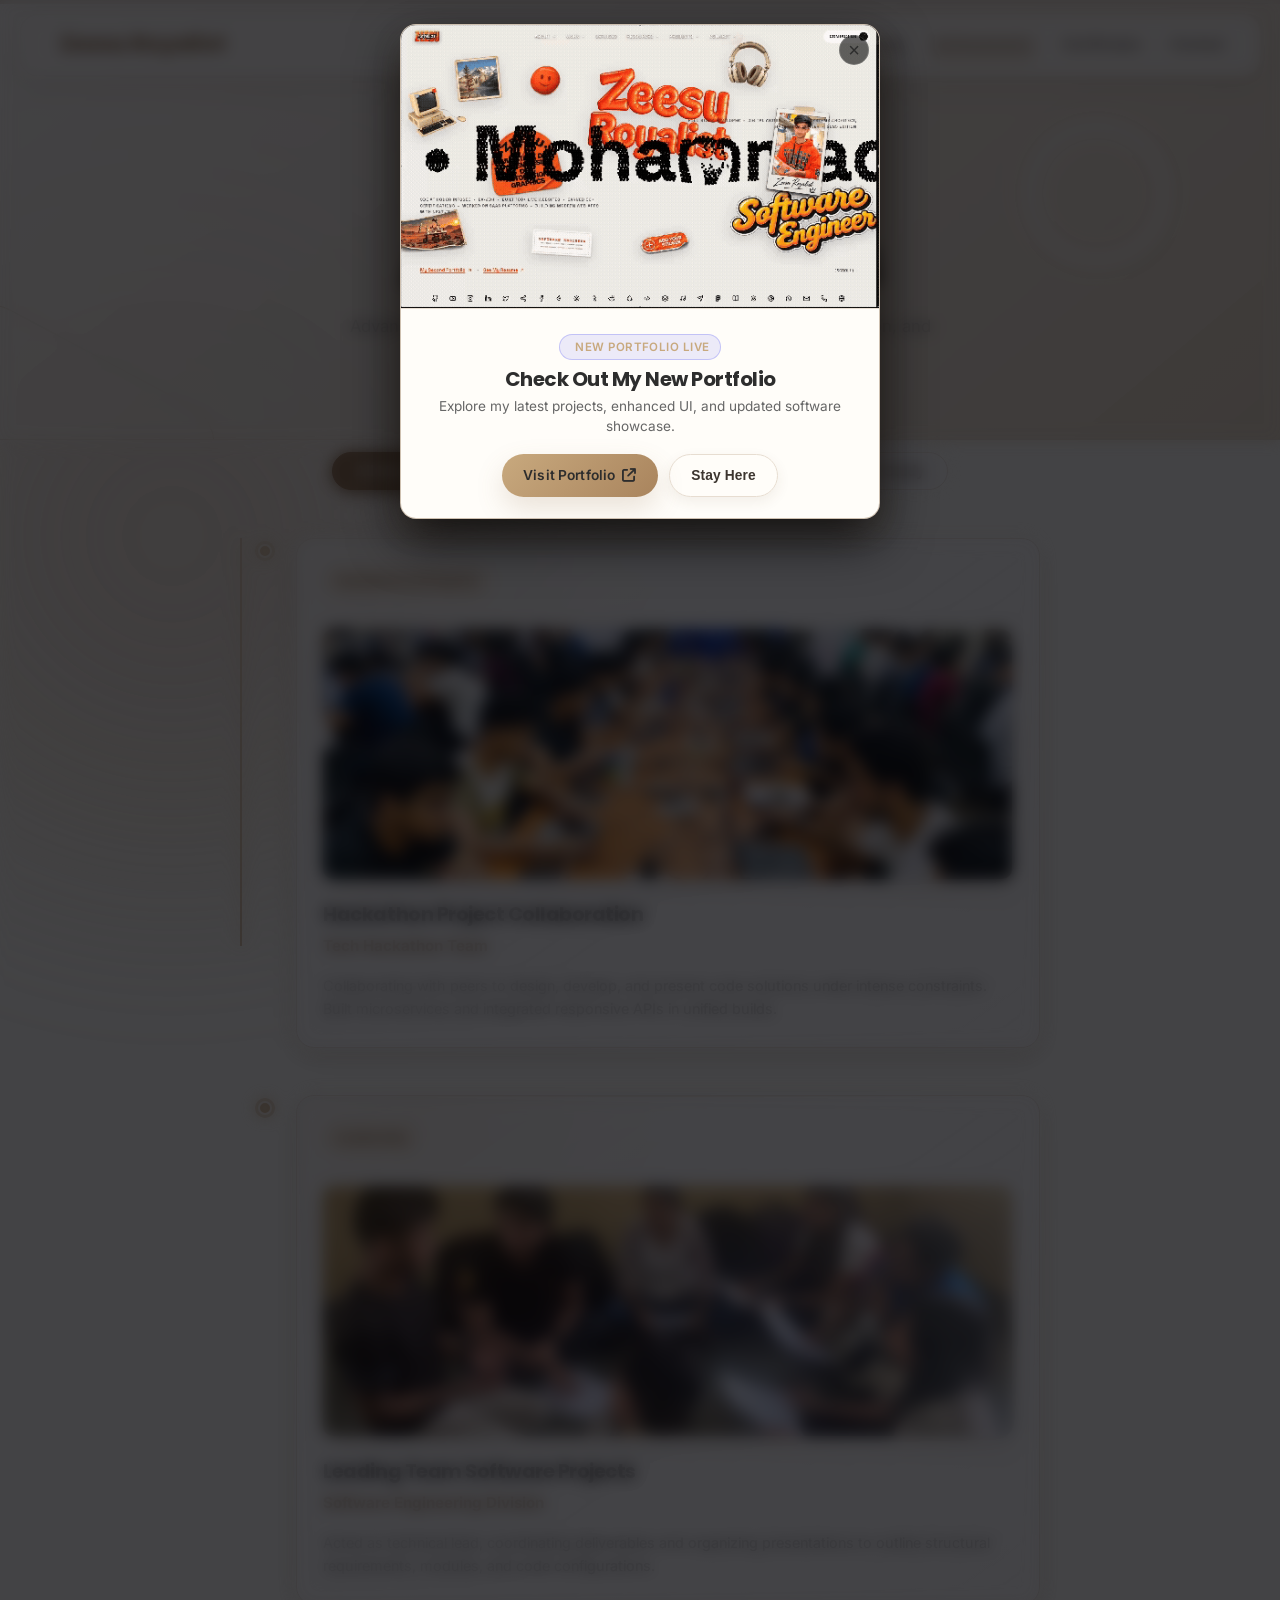
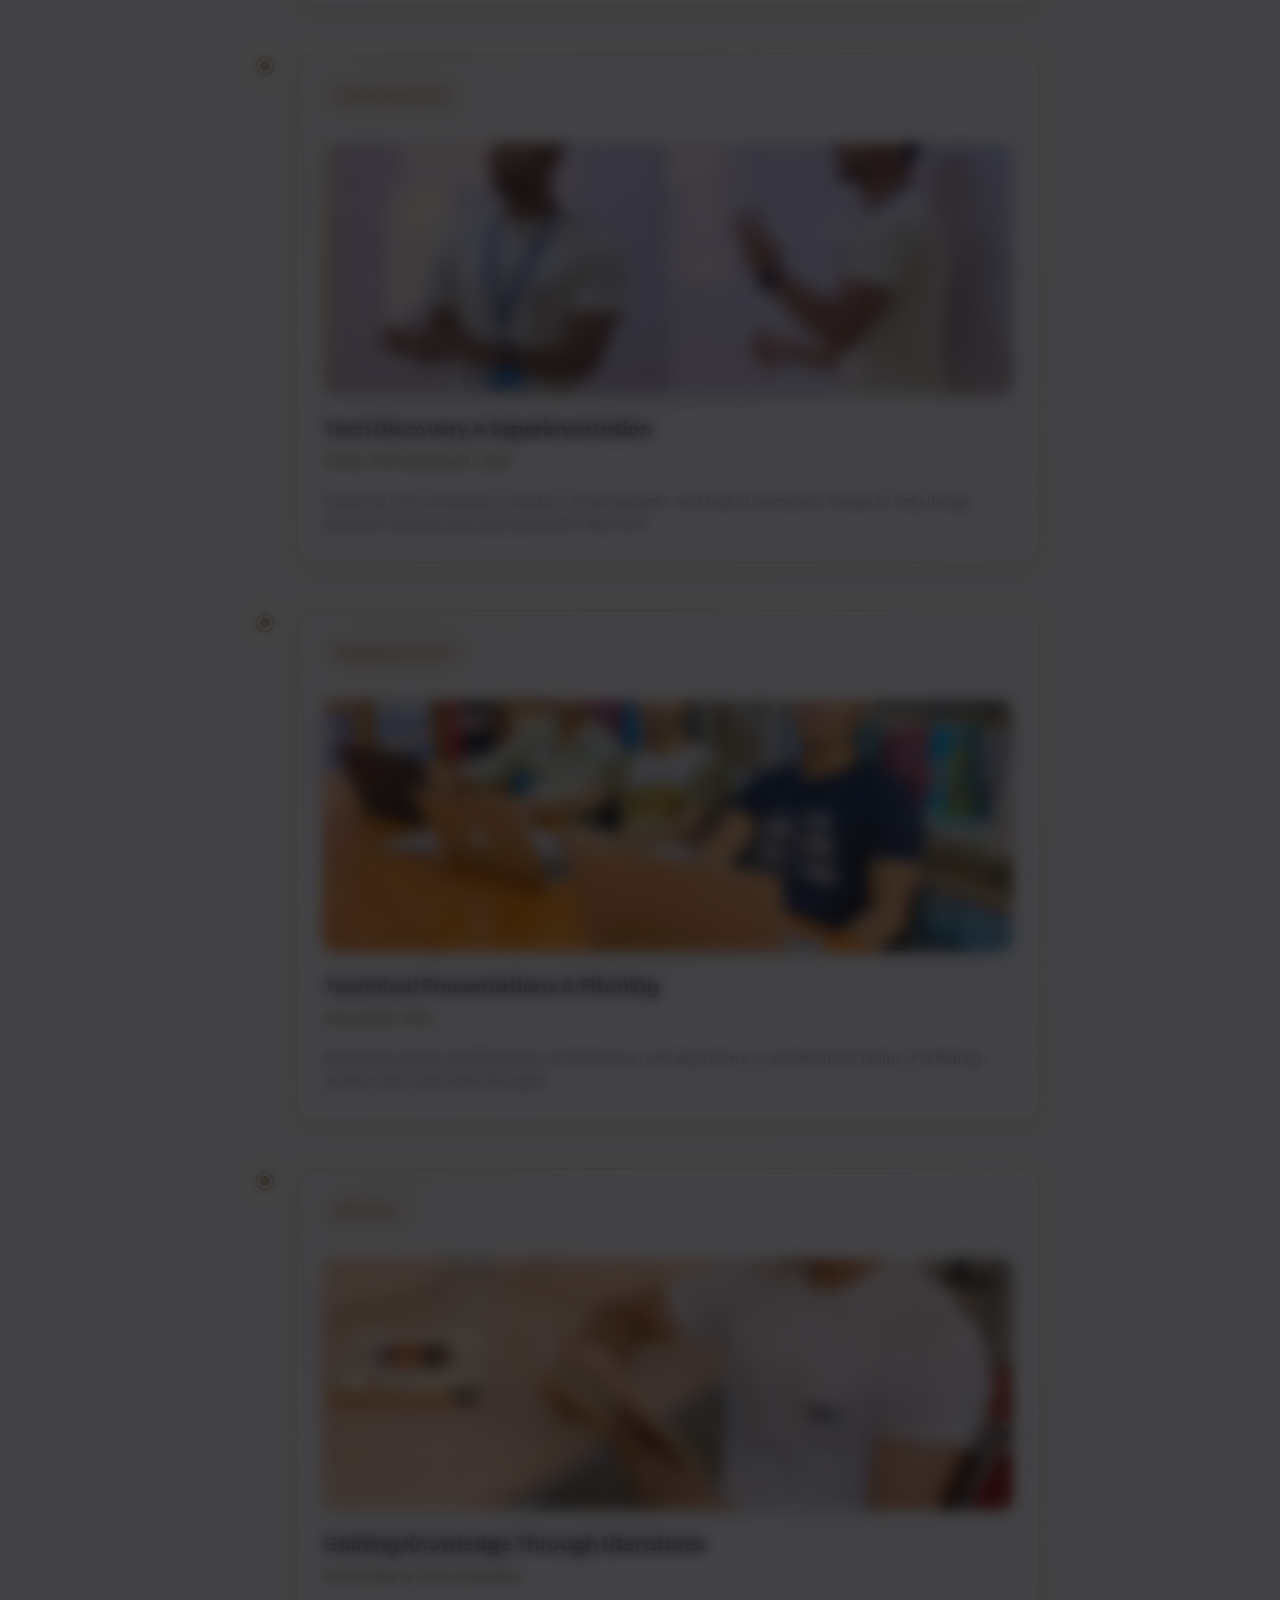
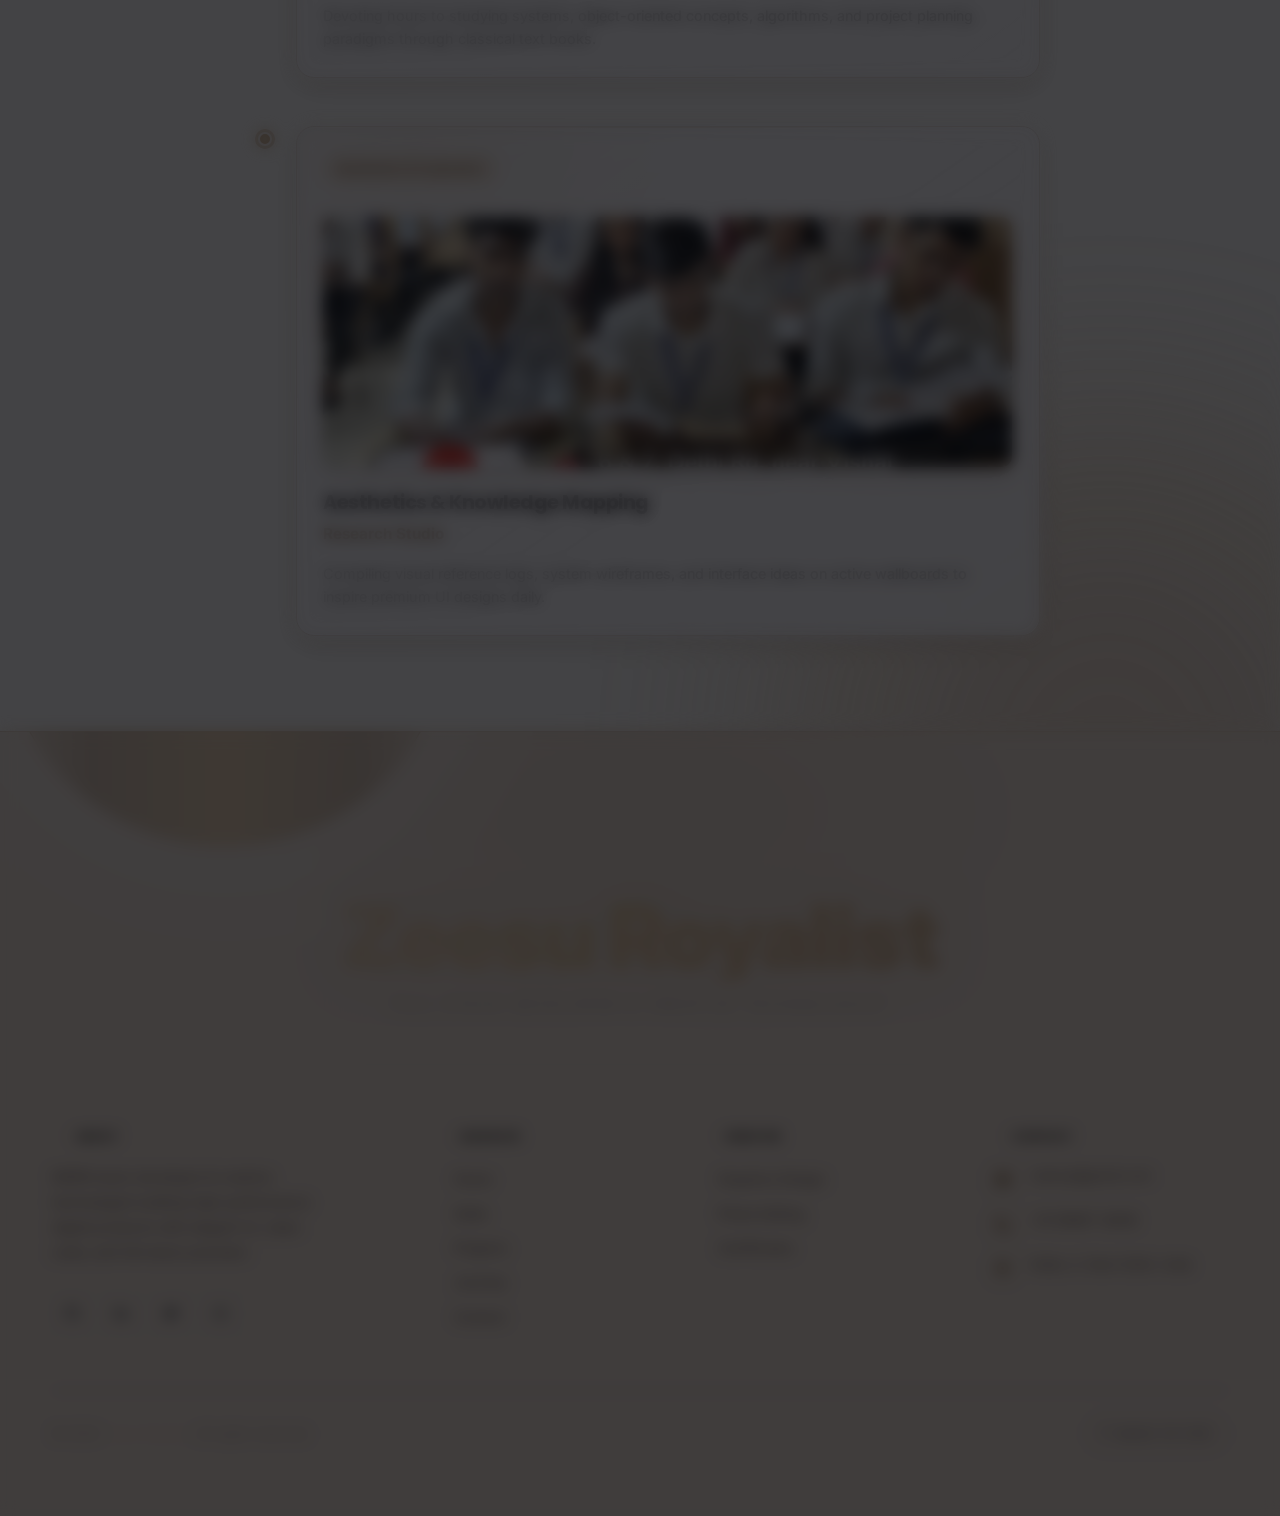
==== commit 9d620c3e: "favicon fix, and new" ====
--- a/achievements.html
+++ b/achievements.html
@@ -8,11 +8,8 @@
     <meta name="description"
         content="Trace Zeesu Royalist's professional path, milestones, collaborations, hackathons, and achievements.">
 
-    <!-- Favicon & Apple Safari Icons -->
-    <link rel="icon" type="image/x-icon" href="favicon.ico">
-    <link rel="icon" type="image/png" sizes="32x32" href="favicon-32x32.png">
-    <link rel="icon" type="image/png" sizes="16x16" href="favicon-16x16.png">
-    <link rel="apple-touch-icon" sizes="180x180" href="apple-touch-icon.png">
+    <!-- Favicon -->
+    <link rel="icon" type="image/png" href="favicon/new-favicon.png">
 
     <!-- CSS and Fonts -->
     <link rel="stylesheet" href="https://cdnjs.cloudflare.com/ajax/libs/font-awesome/6.5.0/css/all.min.css">
